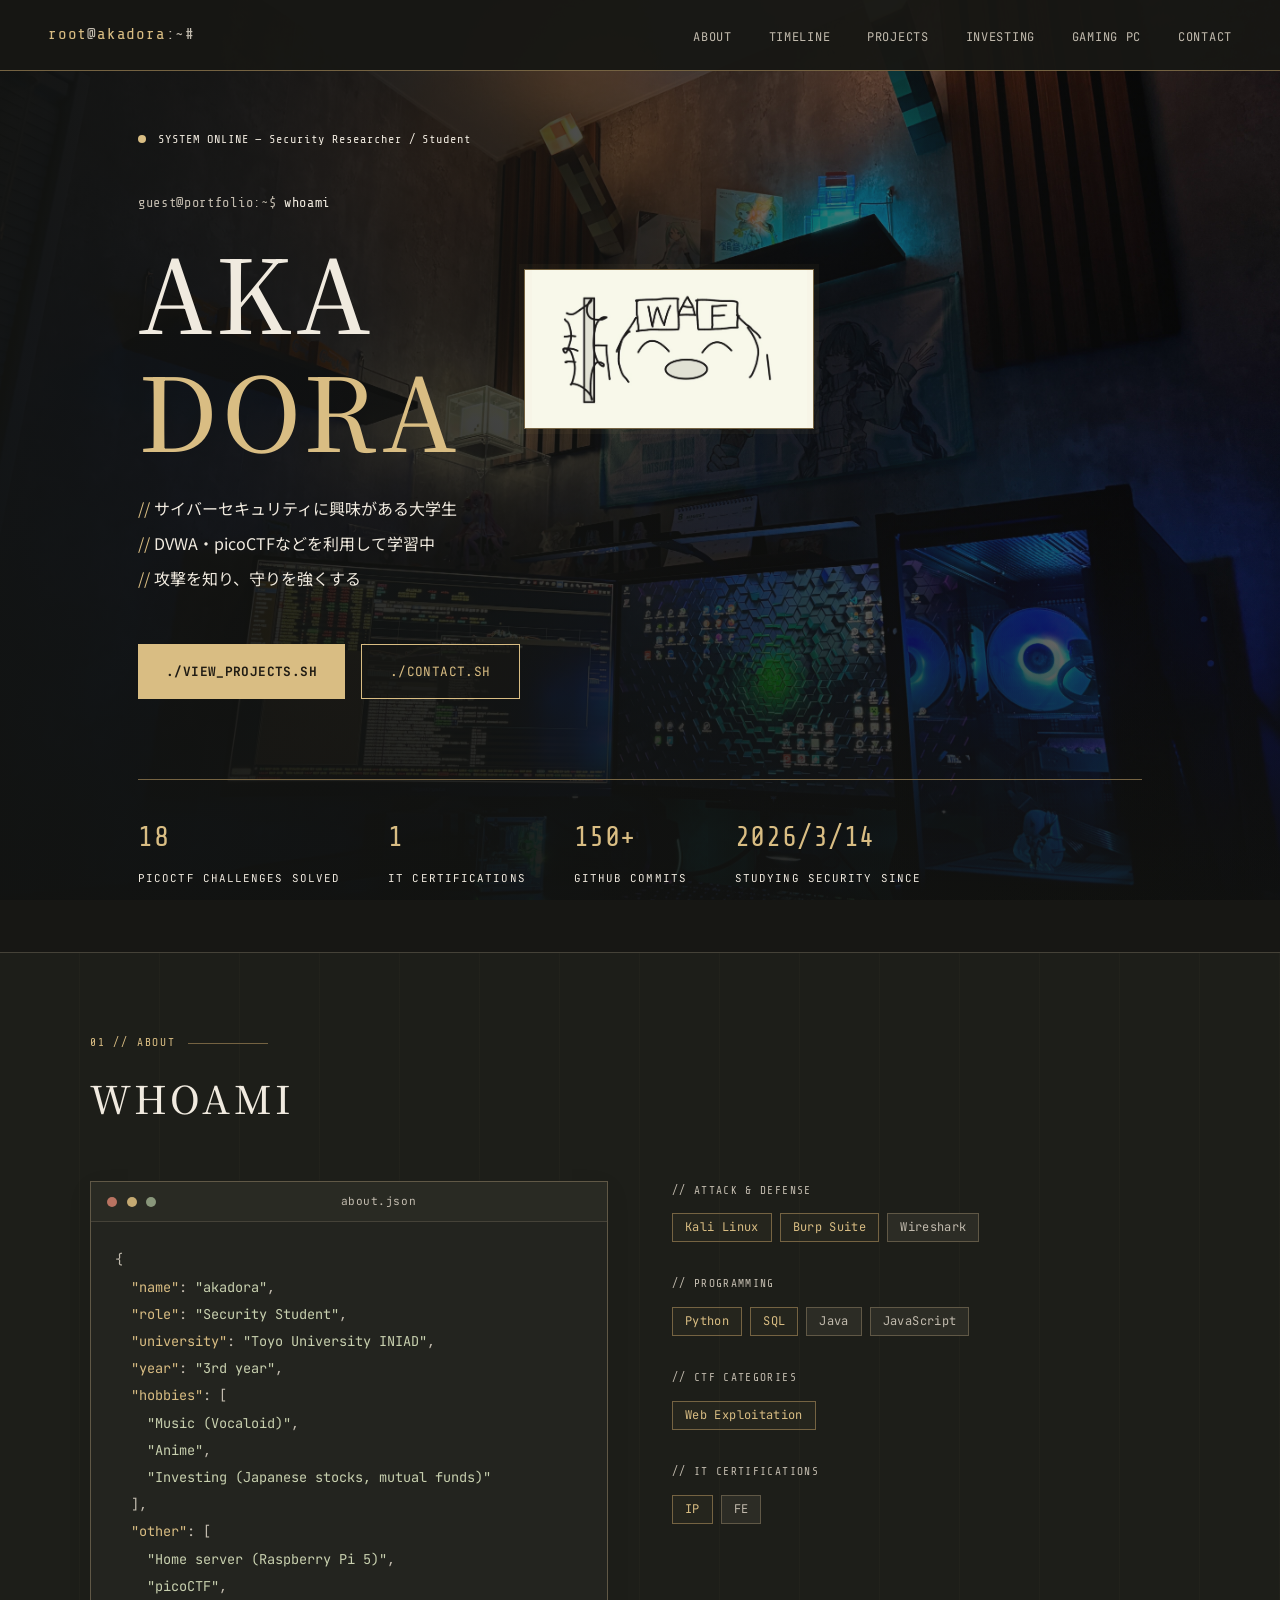
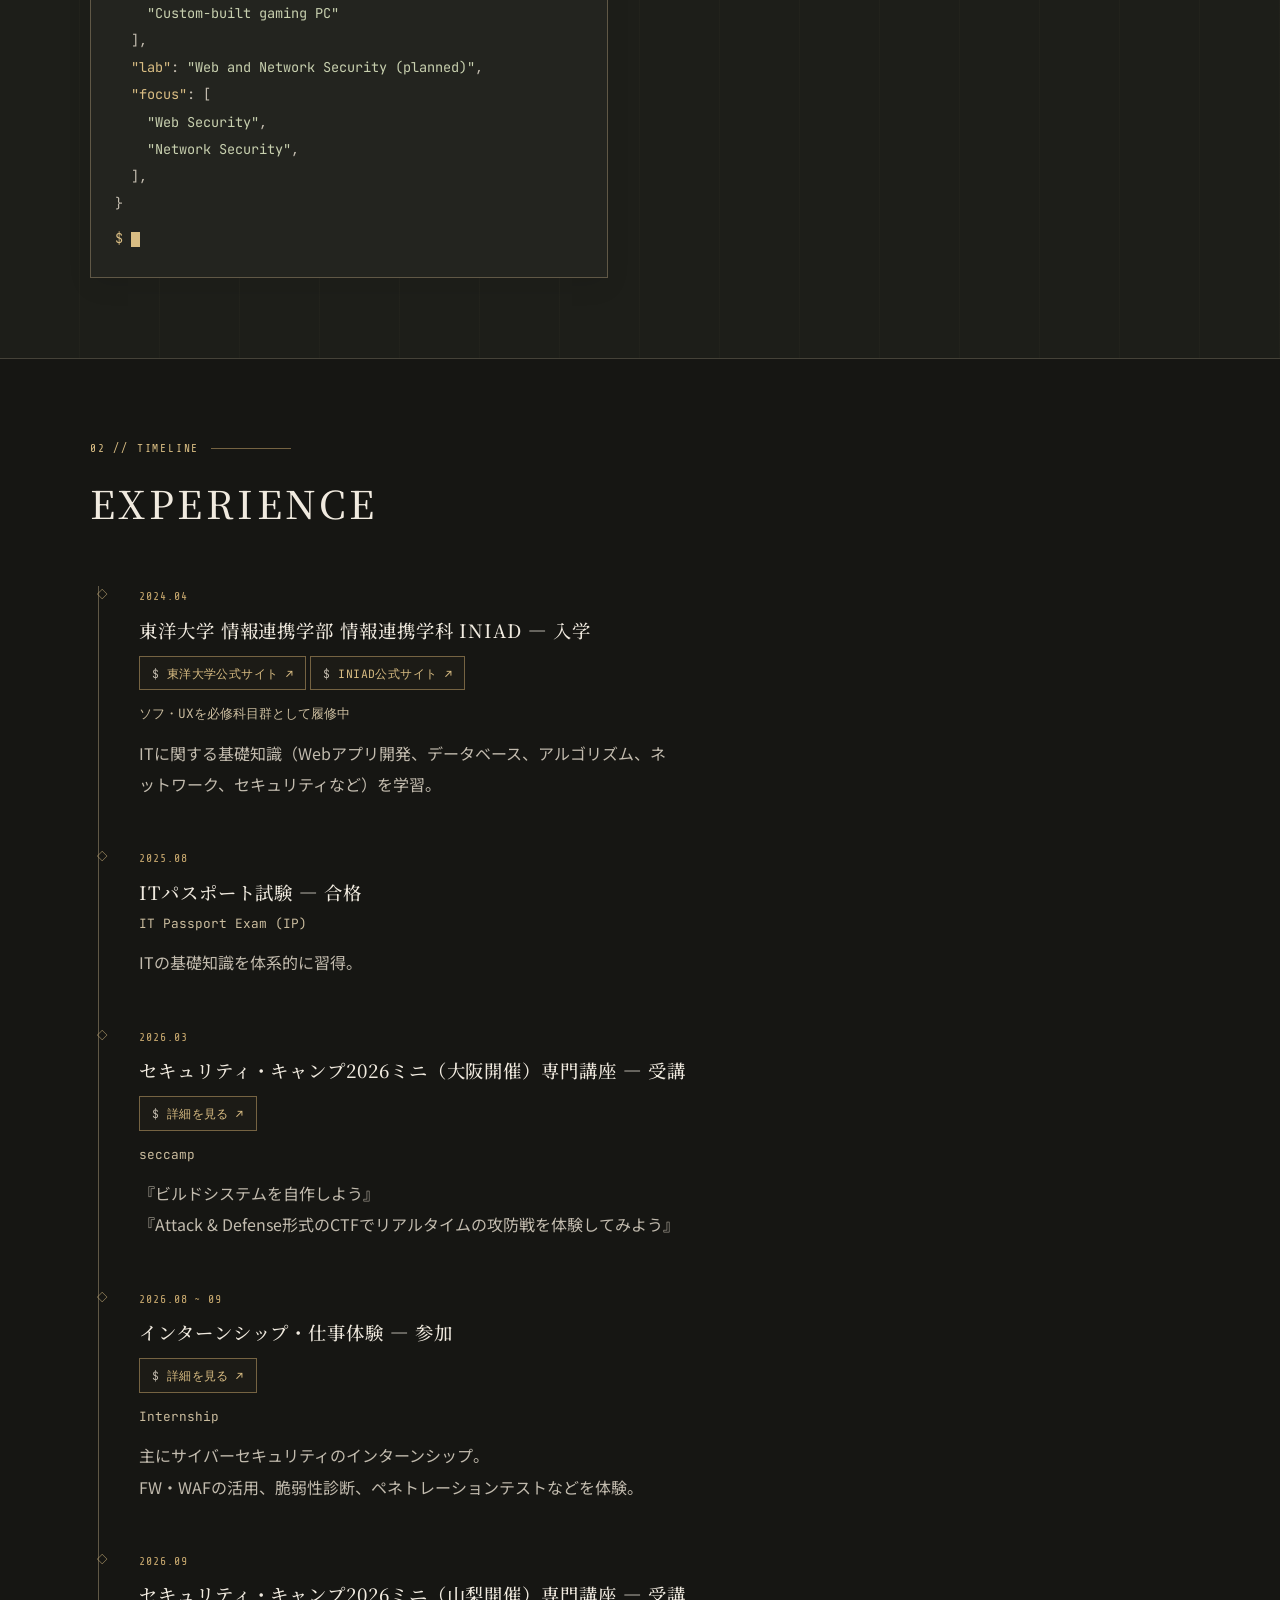
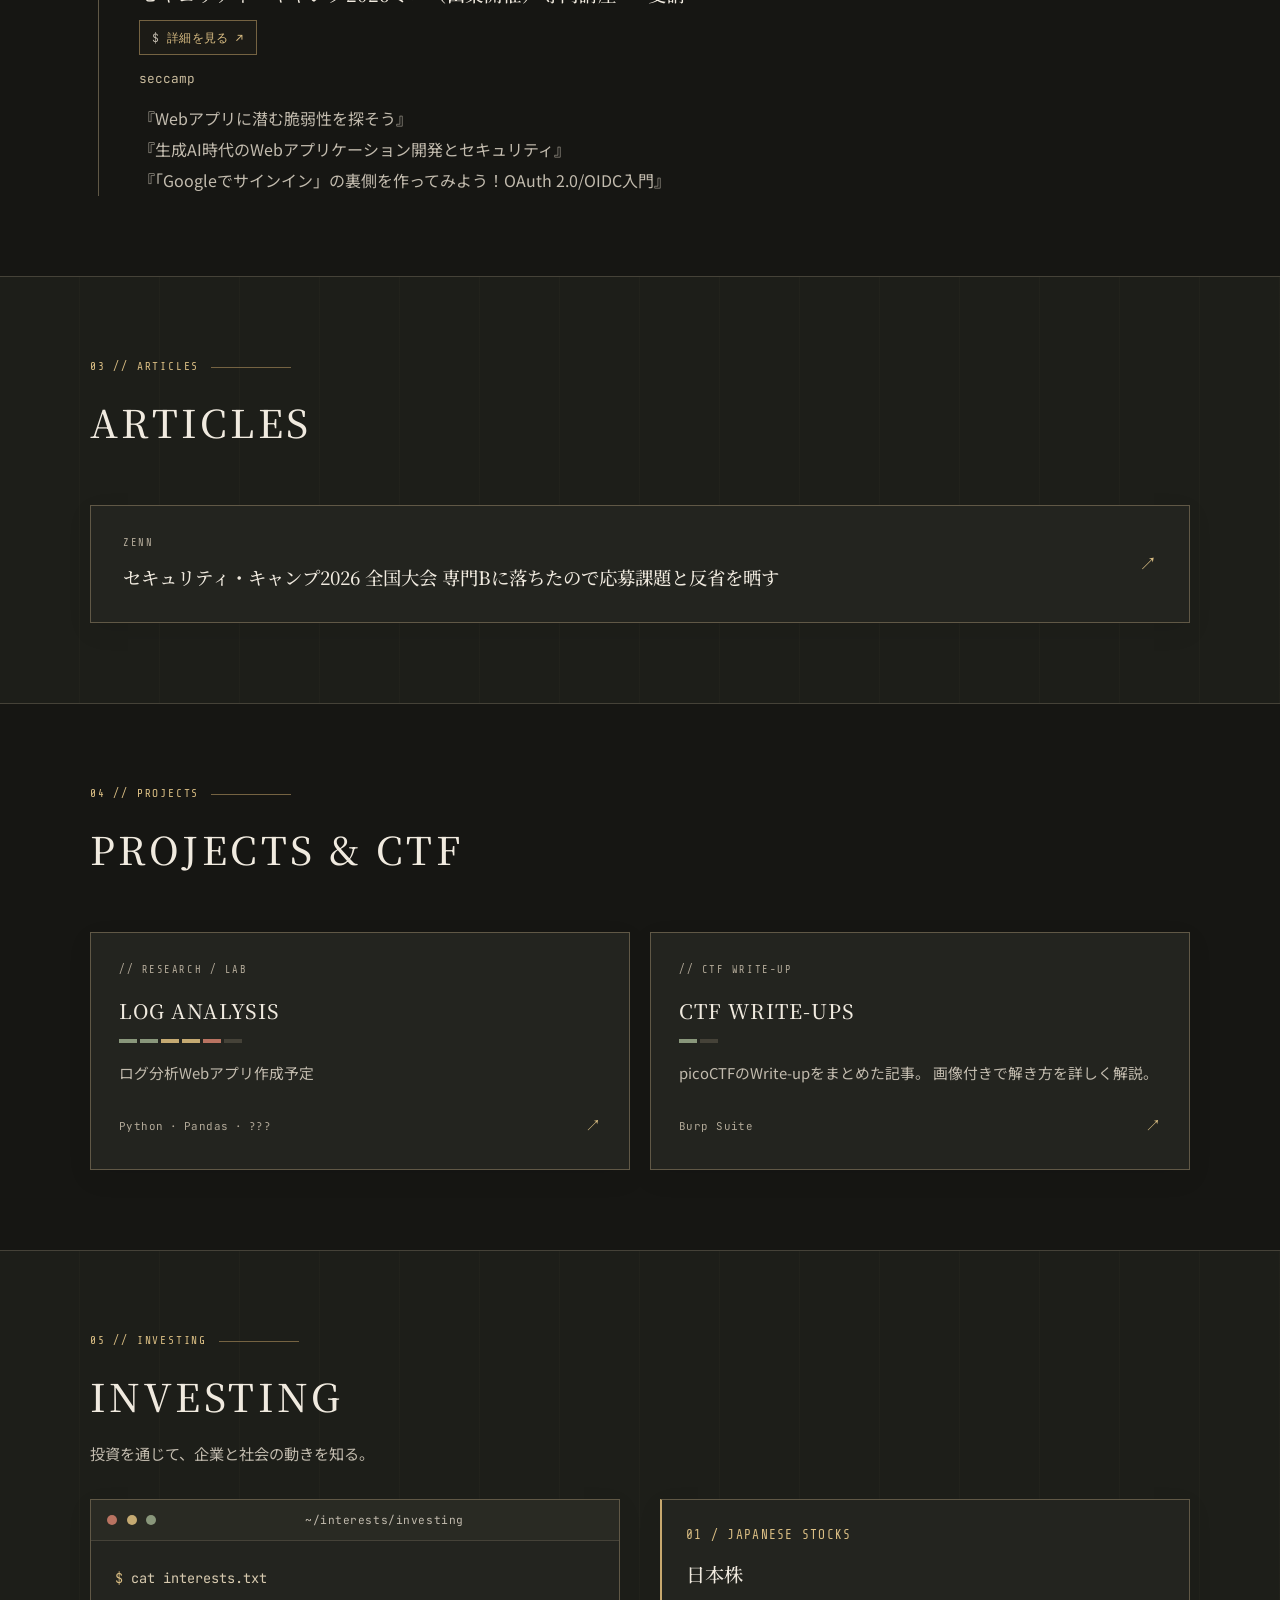
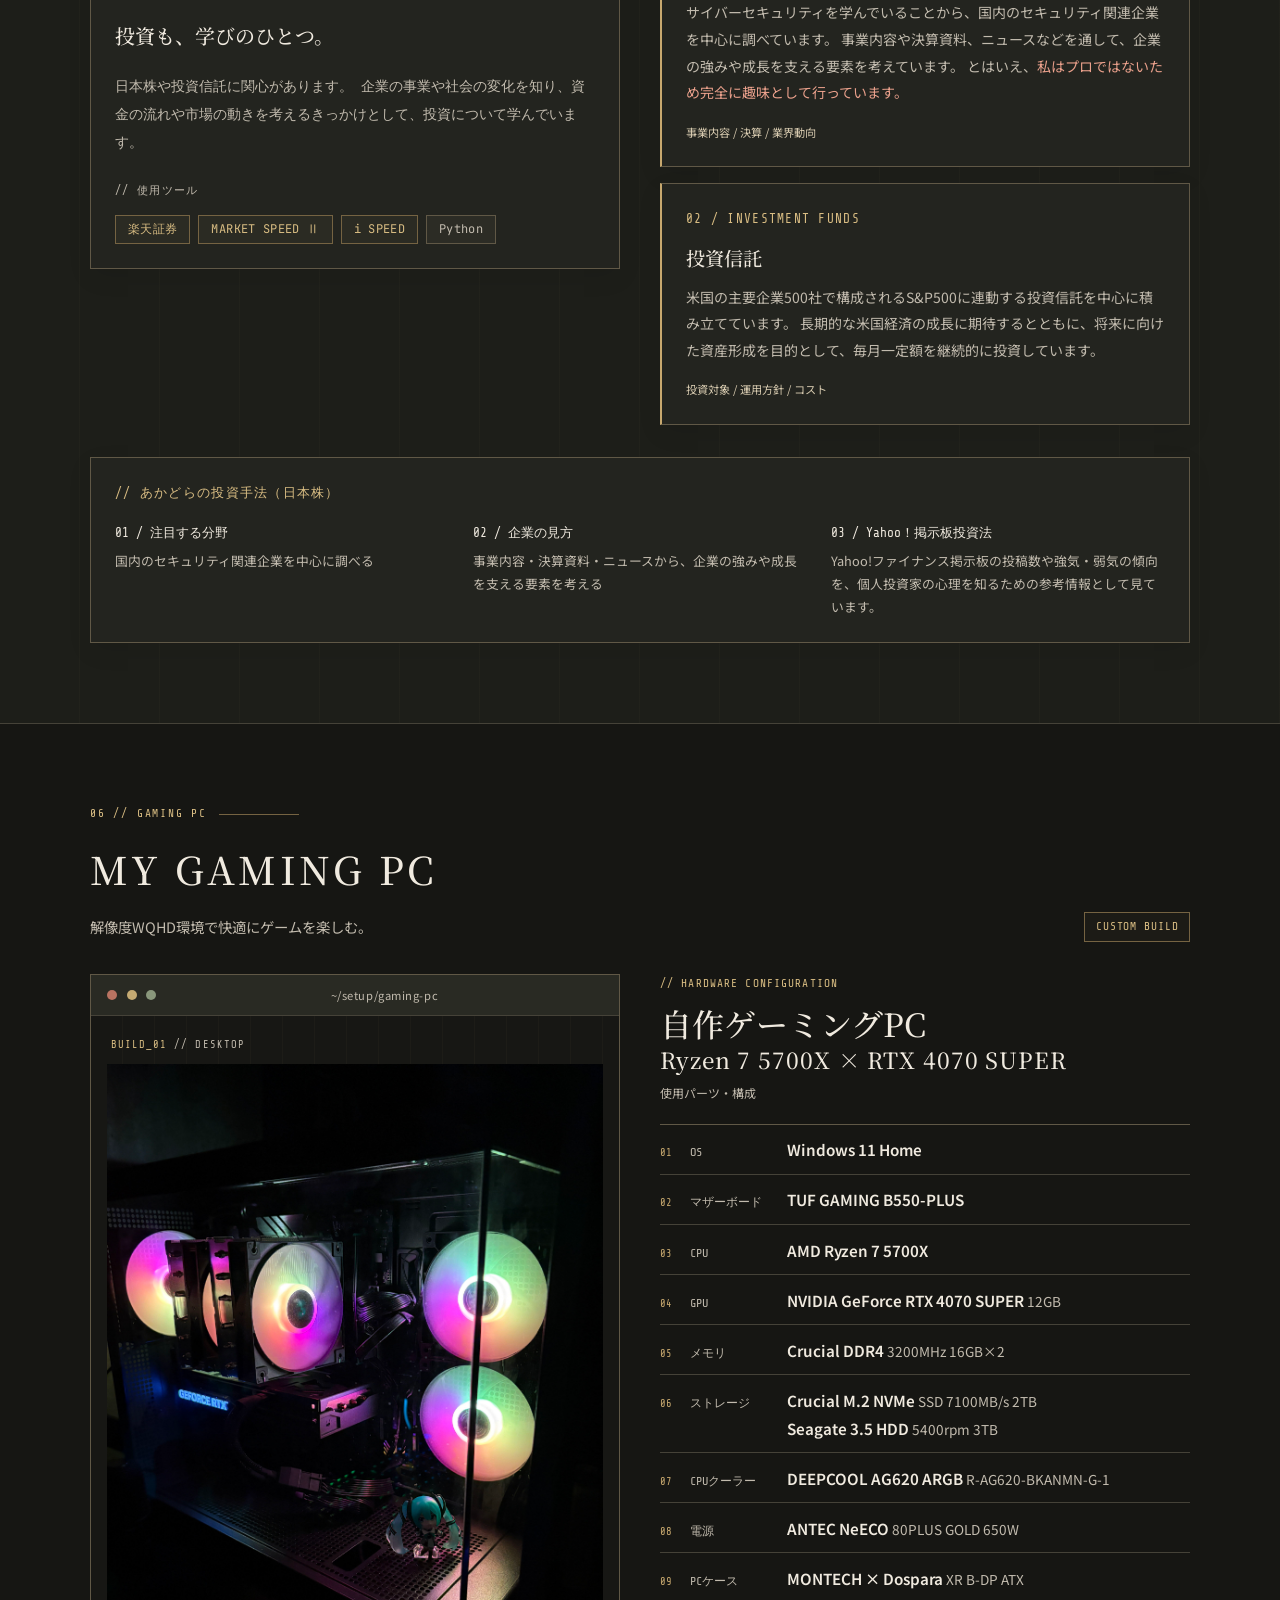
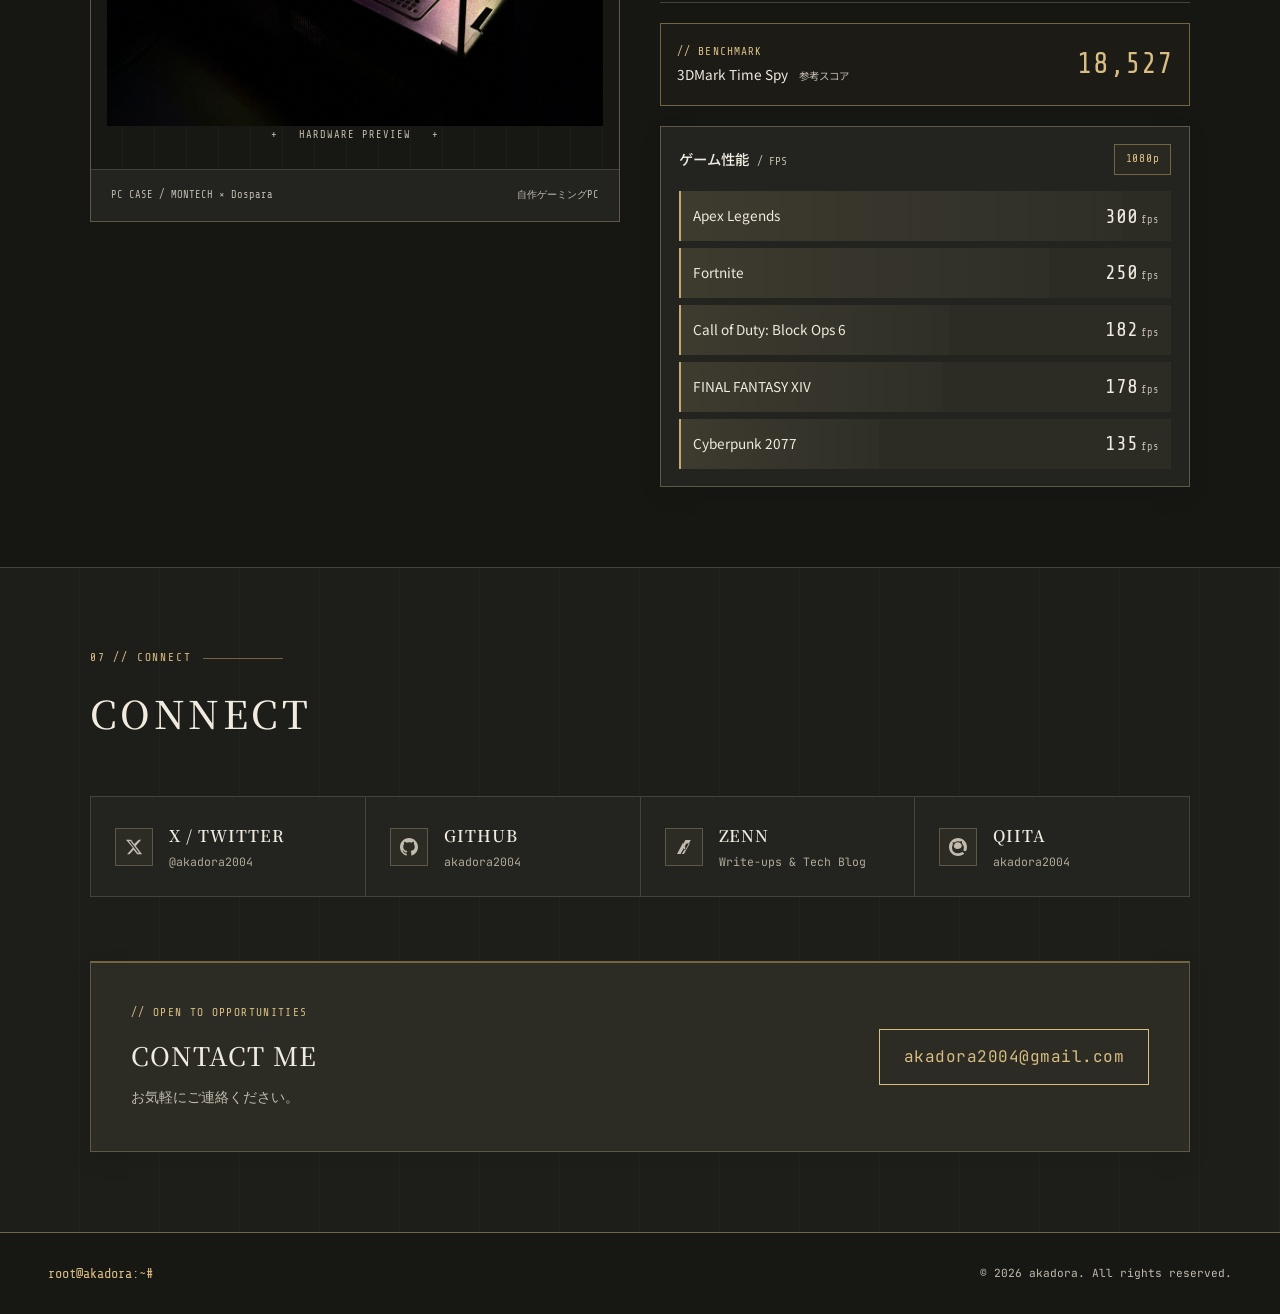
==== index.html @ 21200eb2 "Update contact email link" ====
<!DOCTYPE html>
<html lang="ja">
    <head>
        <meta charset="UTF-8">
        <meta name="viewport" content="width=device-width, initial-scale=1.0">
        <title>AKADORA // Security Researcher</title>
        <link rel="preconnect" href="https://fonts.googleapis.com">
        <link rel="stylesheet" href="css/style.css">
        <link href="https://fonts.googleapis.com/css2?family=Share+Tech+Mono&family=JetBrains+Mono:wght@300;400;700&display=swap" rel="stylesheet">
        <link href="https://fonts.googleapis.com/css2?family=Noto+Sans+JP:wght@400;500;600;700&family=Noto+Serif+JP:wght@400;500;600&display=swap" rel="stylesheet">
        <link rel="stylesheet" href="css/wa-theme.css">
    </head>
    <body>
        <!-- Navigation -->
        <nav>
            <a href="#" class="nav-logo">root<span>@</span>akadora<span>:~#</span></a>
            <ul class="nav-links">
                <li><a href="#about">about</a></li>
                <li><a href="#experience">timeline</a></li>
                <li><a href="#projects">projects</a></li>
                <li><a href="#investing">investing</a></li>
                <li><a href="#gaming-pc">gaming pc</a></li>
                <li><a href="#contact">contact</a></li>
            </ul>
        </nav>

        <!-- Hero -->
        <div class="hero">
            <div class="container">
                <div class="hero-status">
                    <span class="status-dot"></span>
                    <span>SYSTEM ONLINE — Security Researcher / Student</span>
                    </div>
                    <p class="hero-prompt">
                    <span>guest@portfolio</span>:~$ <span class="hero-command">whoami</span>
                    </p>
                    <div class="hero-identity">
                        <h1>aka<span class="accent">dora</span></h1>
                        <div class="avatar-box">
                            <img src="img/myicon/IMG_2033.png" alt="akadora icon">
                        </div>
                    </div>
                    <p class="hero-tagline">
                        <span class="hi">// </span>サイバーセキュリティに興味がある大学生<br>
                        <span class="hi">// </span>DVWA・picoCTFなどを利用して学習中<br>
                        <span class="hi">// </span>攻撃を知り、守りを強くする
                    </p>
                    <div class="hero-cta">
                        <a href="#projects" class="btn btn-primary">./view_projects.sh</a>
                        <a href="#contact" class="btn btn-outline">./contact.sh</a>
                    </div>
                    <div class="hero-stats">
                    <div class="stat">
                        <span class="stat-num">18</span>
                        <span class="stat-label">picoCTF Challenges Solved</span>
                    </div>
                    <div class="stat">
                        <span class="stat-num">1</span>
                        <span class="stat-label">IT Certifications</span>
                    </div>
                    <div class="stat">
                        <span class="stat-num">150+</span>
                        <span class="stat-label">GitHub Commits</span>
                    </div>
                    <div class="stat">
                        <span class="stat-num">2026/3/14</span>
                        <span class="stat-label">Studying Security Since</span>
                    </div>
                </div>
            </div>
        </div>

        <!-- About -->
        <section id="about">
        <div class="container">
        <p class="section-tag">01 // about</p>
        <h2>whoami</h2>
        <div class="about-grid">
        <!-- Terminal card -->
        <div class="terminal">
            <div class="terminal-bar">
            <span class="dot dot-red"></span>
            <span class="dot dot-amber"></span>
            <span class="dot dot-green"></span>
            <span class="terminal-title">about.json</span>
            </div>
            <div class="terminal-body">
            <div><span class="t-muted">{</span></div>
            <div>&nbsp;&nbsp;<span class="t-key">"name"</span><span class="t-muted">:</span> <span class="t-str">"akadora"</span><span class="t-muted">,</span></div>
            <div>&nbsp;&nbsp;<span class="t-key">"role"</span><span class="t-muted">:</span> <span class="t-str">"Security Student"</span><span class="t-muted">,</span></div>
            <div>&nbsp;&nbsp;<span class="t-key">"university"</span><span class="t-muted">:</span> <span class="t-str">"Toyo University INIAD"</span><span class="t-muted">,</span></div>
            <div>&nbsp;&nbsp;<span class="t-key">"year"</span><span class="t-muted">:</span> <span class="t-str">"3rd year"</span><span class="t-muted">,</span></div>
            <div>&nbsp;&nbsp;<span class="t-key">"hobbies"</span><span class="t-muted">: [</span></div>
            <div>&nbsp;&nbsp;&nbsp;&nbsp;<span class="t-str">"Music (Vocaloid)"</span><span class="t-muted">,</span></div>
            <div>&nbsp;&nbsp;&nbsp;&nbsp;<span class="t-str">"Anime"</span><span class="t-muted">,</span></div>
            <div>&nbsp;&nbsp;&nbsp;&nbsp;<span class="t-str">"Investing (Japanese stocks, mutual funds)"</span></div>
            <div>&nbsp;&nbsp;<span class="t-muted">],</span></div>
            <div>&nbsp;&nbsp;<span class="t-key">"other"</span><span class="t-muted">: [</span></div>
            <div>&nbsp;&nbsp;&nbsp;&nbsp;<span class="t-str">"Home server (Raspberry Pi 5)"</span><span class="t-muted">,</span></div>
            <div>&nbsp;&nbsp;&nbsp;&nbsp;<span class="t-str">"picoCTF"</span><span class="t-muted">,</span></div>
            <div>&nbsp;&nbsp;&nbsp;&nbsp;<span class="t-str">"Custom-built gaming PC"</span></div>
            <div>&nbsp;&nbsp;<span class="t-muted">],</span></div>
            <div>&nbsp;&nbsp;<span class="t-key">"lab"</span><span class="t-muted">:</span> <span class="t-str">"Web and Network Security (planned)"</span><span class="t-muted">,</span></div>
            <div>&nbsp;&nbsp;<span class="t-key">"focus"</span><span class="t-muted">: [</span></div>
            <div>&nbsp;&nbsp;&nbsp;&nbsp;<span class="t-str">"Web Security"</span><span class="t-muted">,</span></div>
            <div>&nbsp;&nbsp;&nbsp;&nbsp;<span class="t-str">"Network Security"</span><span class="t-muted">,</span></div>
            <div>&nbsp;&nbsp;<span class="t-muted">],</span></div>
            <div><span class="t-muted">}</span></div>
            <div style="margin-top:0.5rem"><span class="t-prompt">$</span> <span class="t-cursor"></span></div>
            </div>
        </div>

        <!-- Skills -->
        <div class="skills-section">
            <div>
                <p class="skill-label">// Attack & Defense</p>
                <div class="skill-tags">
                    <span class="tag tag-hot">Kali Linux</span>
                    <span class="tag tag-hot">Burp Suite</span>
                    <span class="tag">Wireshark</span>
                </div>
                </div>
                <div>
                <p class="skill-label">// Programming</p>
                <div class="skill-tags">
                    <span class="tag tag-hot">Python</span>
                    <span class="tag tag-hot">SQL</span>
                    <span class="tag">Java</span>
                    <span class="tag">JavaScript</span>
                </div>
                </div>
                <div>
                <p class="skill-label">// CTF Categories</p>
                <div class="skill-tags">
                    <span class="tag tag-hot">Web Exploitation</span>
                </div>
                </div>
                <div>
                <p class="skill-label">// IT Certifications</p>
                <div class="skill-tags">
                    <span class="tag tag-hot">IP</span>
                    <span class="tag">FE</span>
                </div>
                </div>
            </div>
            </div>
        </div>
        </section>

        <!-- Experience -->
        <section id="experience">
            <div class="container">
            <p class="section-tag">02 // timeline</p>
            <h2>Experience</h2>
            <div class="timeline">

            <div class="tl-item">
                <p class="tl-time">2024.04</p>
                <p class="tl-title">東洋大学 情報連携学部 情報連携学科 INIAD — 入学</p>
                <a href="https://www.toyo.ac.jp/" target="_blank" class="tl-link">東洋大学公式サイト</a>
                <a href="https://www.iniad.org/" target="_blank" class="tl-link">INIAD公式サイト</a>
                <p class="tl-org">ソフ・UXを必修科目群として履修中</p>
                <p class="tl-desc">
                    ITに関する基礎知識（Webアプリ開発、データベース、アルゴリズム、ネットワーク、セキュリティなど）を学習。
                </p>
            </div>

            <div class="tl-item">
                <p class="tl-time">2025.08</p>
                <p class="tl-title">ITパスポート試験 — 合格</p>
                <p class="tl-org">IT Passport Exam (IP)</p>
                <p class="tl-desc">
                    ITの基礎知識を体系的に習得。
                </p>
            </div>

            <div class="tl-item">
                <p class="tl-time">2026.03</p>
                <p class="tl-title">セキュリティ・キャンプ2026ミニ（大阪開催）専門講座 — 受講</p>
                <a href="https://www.security-camp.or.jp/minicamp/osaka2026.html" target="_blank" class="tl-link">詳細を見る</a>
                <p class="tl-org">seccamp</p>
                <p class="tl-desc">
                    『ビルドシステムを自作しよう』<br>
                    『Attack & Defense形式のCTFでリアルタイムの攻防戦を体験してみよう』
                </p>
            </div>

            <div class="tl-item">
                <p class="tl-time">2026.08 ~ 09</p>
                <p class="tl-title">インターンシップ・仕事体験 — 参加</p>
                <a href="internship.html" class="tl-link">詳細を見る</a>
                <p class="tl-org">Internship</p>
                <p class="tl-desc">
                    主にサイバーセキュリティのインターンシップ。<br>
                    FW・WAFの活用、脆弱性診断、ペネトレーションテストなどを体験。
                </p>
            </div>

            <div class="tl-item">
                <p class="tl-time">2026.09</p>
                <p class="tl-title">セキュリティ・キャンプ2026ミニ（山梨開催）専門講座 — 受講</p>
                <a href="https://www.security-camp.or.jp/minicamp/yamanashi2026.html" target="_blank" class="tl-link">詳細を見る</a>
                <p class="tl-org">seccamp</p>
                <p class="tl-desc">
                    『Webアプリに潜む脆弱性を探そう』<br>
                    『生成AI時代のWebアプリケーション開発とセキュリティ』<br>
                    『「Googleでサインイン」の裏側を作ってみよう！OAuth 2.0/OIDC入門』
                </p>
            </div>
            </div>

            </div>
        </section>

        <section id="articles">
            <div class="container">
            <p class="section-tag">03 // articles</p>
            <h2>ARTICLES</h2>

            <a href="https://zenn.dev/akadora2004/articles/f4b39bf74d5157" target="_blank" class="article-card">
                <div>
                <p class="article-tag">Zenn</p>
                <p class="article-title">セキュリティ・キャンプ2026 全国大会 専門Bに落ちたので応募課題と反省を晒す</p>
                </div>
                <span class="article-arrow">↗</span>
            </a>
            </div>
        </section>

        <!-- Projects / CTF Write-ups -->
        <section id="projects">
            <div class="container">
            <p class="section-tag">04 // projects</p>
            <h2>Projects & CTF</h2>
            <div class="projects-grid">

            <!--<a href="https://github.com/yourusername/project-a" target="_blank" class="proj-card">
                <p class="proj-type">// Tool / OSS</p>
                <p class="proj-title">Port Scanner CLI</p>
                <div class="diff-bar">
                <div class="diff-pip on"></div>
                <div class="diff-pip on"></div>
                <div class="diff-pip on"></div>
                <div class="diff-pip"></div>
                <div class="diff-pip"></div>
                </div>
                <p class="proj-desc">
                Pythonで実装した高速ポートスキャナ。
                マルチスレッド処理・サービス検出・レポート出力に対応。
                GitHub Stars 40+。
                </p>
                <div class="proj-footer">
                <div class="proj-stack">
                    <span>Python</span><span> · </span><span>socket</span><span> · </span><span>argparse</span>
                </div>
                <span class="proj-arrow">↗</span>
                </div>
            </a>-->

            <!--<a href="https://github.com/yourusername/project-c" target="_blank" class="proj-card">
                <p class="proj-type">// Research / Lab</p>
                <p class="proj-title">Honeypot Network</p>
                <div class="diff-bar">
                <div class="diff-pip on"></div>
                <div class="diff-pip on"></div>
                <div class="diff-pip med"></div>
                <div class="diff-pip med"></div>
                <div class="diff-pip hard"></div>
                </div>
                <p class="proj-desc">
                自宅ラボにハニーポットを構築し、実際の攻撃トラフィックを収集・分析。
                攻撃パターンの可視化ダッシュボードをGrafanaで実装。
                </p>
                <div class="proj-footer">
                <div class="proj-stack">
                    <span>Cowrie</span><span> · </span><span>Docker</span><span> · </span><span>Grafana</span>
                </div>
                <span class="proj-arrow">↗</span>
                </div>
            </a>-->

            <a href="unreleased.html" target="_blank" class="proj-card">
                <p class="proj-type">// Research / Lab</p>
                <p class="proj-title">Log analysis</p>
                <div class="diff-bar">
                <div class="diff-pip on"></div>
                <div class="diff-pip on"></div>
                <div class="diff-pip med"></div>
                <div class="diff-pip med"></div>
                <div class="diff-pip hard"></div>
                <div class="diff-pip"></div>
                </div>
                <p class="proj-desc">
                    ログ分析Webアプリ作成予定
                </p>
                <div class="proj-footer">
                <div class="proj-stack">
                    <span>Python</span><span> · </span><span>Pandas</span><span> · </span><span>???</span>
                </div>
                <span class="proj-arrow">↗</span>
                </div>
            </a>

            <a href="ctf-writeups.html" class="proj-card">
                <p class="proj-type">// CTF Write-up</p>
                <p class="proj-title">CTF Write-ups</p>
                <div class="diff-bar">
                <div class="diff-pip on"></div>
                <div class="diff-pip"></div>
                </div>
                <p class="proj-desc">
                    picoCTFのWrite-upをまとめた記事。
                    画像付きで解き方を詳しく解説。
                </p>
                <div class="proj-footer">
                <div class="proj-stack">
                    <span>Burp Suite</span>
                </div>
                <span class="proj-arrow">↗</span>
                </div>
            </a>

            </div>
            </div>
        </section>

        <!-- Investing -->
        <section id="investing" aria-labelledby="investing-heading">
            <div class="container">
                <p class="section-tag">05 // investing</p>
                <h2 id="investing-heading">Investing</h2>
                <p class="investing-intro">投資を通じて、企業と社会の動きを知る。</p>

                <div class="investing-grid">
                    <div class="terminal investing-terminal">
                        <div class="terminal-bar">
                            <span class="dot dot-red"></span>
                            <span class="dot dot-amber"></span>
                            <span class="dot dot-green"></span>
                            <span class="terminal-title">~/interests/investing</span>
                        </div>
                        <div class="terminal-body">
                            <p><span class="t-prompt">$</span> <span class="t-cmd">cat interests.txt</span></p>
                            <h3>投資も、学びのひとつ。</h3>
                            <p class="investing-copy">
                                日本株や投資信託に関心があります。
                                企業の事業や社会の変化を知り、資金の流れや市場の動きを考えるきっかけとして、投資について学んでいます。
                            </p>
                            <p class="skill-label">// 使用ツール</p>
                            <div class="skill-tags">
                                <span class="tag tag-hot">楽天証券</span>
                                <span class="tag tag-hot">MARKET SPEED Ⅱ</span>
                                <span class="tag tag-hot">i SPEED</span>
                                <span class="tag">Python</span>
                            </div>
                        </div>
                    </div>

                    <div class="investing-topics">
                        <article class="investing-card">
                            <p class="investing-label">01 / JAPANESE STOCKS</p>
                            <h3>日本株</h3>
                            <p>
                                サイバーセキュリティを学んでいることから、国内のセキュリティ関連企業を中心に調べています。
                                事業内容や決算資料、ニュースなどを通して、企業の強みや成長を支える要素を考えています。
                                とはいえ、<span class="notice">私はプロではないため完全に趣味として行っています。</span>
                            </p>
                            <span class="investing-keywords">事業内容 / 決算 / 業界動向</span>
                        </article>
                        <article class="investing-card">
                            <p class="investing-label">02 / INVESTMENT FUNDS</p>
                            <h3>投資信託</h3>
                            <p>
                                米国の主要企業500社で構成されるS&P500に連動する投資信託を中心に積み立てています。
                                長期的な米国経済の成長に期待するとともに、将来に向けた資産形成を目的として、毎月一定額を継続的に投資しています。
                            </p>
                            <span class="investing-keywords">投資対象 / 運用方針 / コスト</span>
                        </article>
                    </div>
                </div>

                <div class="investing-learning">
                    <p class="investing-label">// あかどらの投資手法（日本株）</p>
                    <ul>
                        <li><span>01 / 注目する分野</span> 国内のセキュリティ関連企業を中心に調べる</li>
                        <li><span>02 / 企業の見方</span> 事業内容・決算資料・ニュースから、企業の強みや成長を支える要素を考える</li>
                        <li><span>03 / Yahoo！掲示板投資法</span> Yahoo!ファイナンス掲示板の投稿数や強気・弱気の傾向を、個人投資家の心理を知るための参考情報として見ています。</li>
                    </ul>
                </div>
            </div>
        </section>

        <!-- Gaming PC -->
        <section id="gaming-pc" aria-labelledby="pc-heading">
            <div class="container">
                <p class="section-tag">06 // gaming pc</p>
                <h2 id="pc-heading">My Gaming PC</h2>
                <div class="pc-intro">
                    <p>解像度WQHD環境で快適にゲームを楽しむ。</p>
                    <span class="pc-build-label">CUSTOM BUILD</span>
                </div>

                <div class="pc-grid">
                    <figure class="pc-visual">
                        <div class="terminal-bar">
                            <span class="dot dot-red"></span>
                            <span class="dot dot-amber"></span>
                            <span class="dot dot-green"></span>
                            <span class="terminal-title">~/setup/gaming-pc</span>
                        </div>
                        <div class="pc-image-stage">
                            <span class="pc-image-label">BUILD_01 <span>// DESKTOP</span></span>
                            <img src="img/gaming-pc/IMG_2362.jpeg" alt="RGBファンとGeForce RTXを搭載した自作ゲーミングPCの内部" width="4284" height="5712" loading="lazy">
                            <span class="pc-image-marker" aria-hidden="true">+ &nbsp; HARDWARE PREVIEW &nbsp; +</span>
                        </div>
                        <figcaption>
                            <span>PC CASE / MONTECH × Dospara</span>
                            <span>自作ゲーミングPC</span>
                        </figcaption>
                    </figure>

                    <div>
                        <div class="pc-build-heading">
                            <p class="pc-eyebrow">// hardware configuration</p>
                            <h3>自作ゲーミングPC <span>Ryzen 7 5700X × RTX 4070 SUPER</span></h3>
                            <p class="pc-build-caption">使用パーツ・構成</p>
                        </div>

                        <dl class="pc-specs">
                            <div><dt><span aria-hidden="true">01</span> OS</dt><dd>Windows 11 Home</dd></div>
                            <div><dt><span aria-hidden="true">02</span> マザーボード</dt><dd>TUF GAMING B550-PLUS</dd></div>
                            <div><dt><span aria-hidden="true">03</span> CPU</dt><dd>AMD Ryzen 7 5700X</dd></div>
                            <div><dt><span aria-hidden="true">04</span> GPU</dt><dd>NVIDIA GeForce RTX 4070 SUPER <span>12GB</span></dd></div>
                            <div><dt><span aria-hidden="true">05</span> メモリ</dt><dd>Crucial DDR4 <span>3200MHz 16GB×2</span></dd></div>
                            <div><dt><span aria-hidden="true">06</span> ストレージ</dt><dd>Crucial M.2 NVMe <span>SSD 7100MB/s 2TB</span><br>Seagate 3.5 HDD <span>5400rpm 3TB</span></dd></div>
                            <div><dt><span aria-hidden="true">07</span> CPUクーラー</dt><dd>DEEPCOOL AG620 ARGB <span>R-AG620-BKANMN-G-1</span></dd></div>
                            <div><dt><span aria-hidden="true">08</span> 電源</dt><dd>ANTEC NeECO <span>80PLUS GOLD 650W</span></dd></div>
                            <div><dt><span aria-hidden="true">09</span> PCケース</dt><dd>MONTECH × Dospara <span>XR B-DP ATX</span></dd></div>
                        </dl>

                        <div class="pc-benchmark">
                            <div><p class="pc-eyebrow">// benchmark</p><p>3DMark Time Spy <span>参考スコア</span></p></div>
                            <strong>18,527</strong>
                        </div>

                        <div class="pc-performance">
                            <div class="pc-performance-heading">
                                <h4>ゲーム性能 <span>/ FPS</span></h4>
                                <span class="pc-resolution">1080p</span>
                            </div>
                            <ul class="pc-game-list" aria-label="参考画像に掲載された1080pのフレームレート">
                                <li style="--bar-width: 90%"><span>Apex Legends</span><strong>300<small>fps</small></strong></li>
                                <li style="--bar-width: 75%"><span>Fortnite</span><strong>250<small>fps</small></strong></li>
                                <li style="--bar-width: 54.6%"><span>Call of Duty: Block Ops 6</span><strong>182<small>fps</small></strong></li>
                                <li style="--bar-width: 53.4%"><span>FINAL FANTASY XIV</span><strong>178<small>fps</small></strong></li>
                                <li style="--bar-width: 40.5%"><span>Cyberpunk 2077</span><strong>135<small>fps</small></strong></li>
                            </ul>
                        </div>
                    </div>
                </div>
            </div>
        </section>

        <!-- Contact & Links -->
        <section id="contact">
            <div class="container">
            <p class="section-tag">07 // connect</p>
            <h2>Connect</h2>

            <div class="links-grid">
            <a href="https://x.com/akadora2004" target="_blank" class="link-card">
                <div class="link-icon">
                <svg viewBox="0 0 24 24"><path d="M18.244 2.25h3.308l-7.227 8.26 8.502 11.24H16.17l-4.714-6.231-5.401 6.231H2.744l7.73-8.835L1.254 2.25H8.08l4.259 5.63 5.905-5.63zm-1.161 17.52h1.833L7.084 4.126H5.117z"/></svg>
                </div>
                <div>
                <p class="link-name">X / Twitter</p>
                <p class="link-handle">@akadora2004</p>
                </div>
            </a>

            <a href="https://github.com/akadora2004" target="_blank" class="link-card">
                <div class="link-icon">
                <svg viewBox="0 0 24 24"><path d="M12 0C5.374 0 0 5.373 0 12c0 5.302 3.438 9.8 8.207 11.387.599.111.793-.261.793-.577v-2.234c-3.338.726-4.033-1.416-4.033-1.416-.546-1.387-1.333-1.756-1.333-1.756-1.089-.745.083-.729.083-.729 1.205.084 1.839 1.237 1.839 1.237 1.07 1.834 2.807 1.304 3.492.997.107-.775.418-1.305.762-1.604-2.665-.305-5.467-1.334-5.467-5.931 0-1.311.469-2.381 1.236-3.221-.124-.303-.535-1.524.117-3.176 0 0 1.008-.322 3.301 1.23A11.509 11.509 0 0 1 12 5.803c1.02.005 2.047.138 3.006.404 2.291-1.552 3.297-1.23 3.297-1.23.653 1.653.242 2.874.118 3.176.77.84 1.235 1.911 1.235 3.221 0 4.609-2.807 5.624-5.479 5.921.43.372.823 1.102.823 2.222v3.293c0 .319.192.694.801.576C20.566 21.797 24 17.3 24 12c0-6.627-5.373-12-12-12z"/></svg>
                </div>
                <div>
                <p class="link-name">GitHub</p>
                <p class="link-handle">akadora2004</p>
                </div>
            </a>

            <a href="https://zenn.dev/akadora2004" target="_blank" class="link-card">
                <div class="link-icon">
                <svg viewBox="0 0 88 88"><path d="M9.87 78.65L38.36 24.3 51.67 48.7 33.73 78.65H9.87ZM43.86 78.65L72.16 26.6H55.4L27.1 78.65H43.86ZM51.29 9.35H77.13L48.84 61.3 35.53 36.9 51.29 9.35Z"/></svg>
                </div>
                <div>
                <p class="link-name">Zenn</p>
                <p class="link-handle">Write-ups & Tech Blog</p>
                </div>
            </a>

            <a href="https://qiita.com/akadora2004" target="_blank" class="link-card">
                <div class="link-icon">
                <svg viewBox="0 0 24 24"><path d="M12 0C5.3726 0 0 5.3726 0 12s5.3726 12 12 12c3.3984 0 6.4665-1.413 8.6498-3.6832-.383-.0574-.7746-.2062-1.1466-.4542-.7145-.4763-1.3486-.9263-1.6817-1.674-1.2945 1.3807-3.0532 1.835-5.1822 2.0503-4.311.4359-8.0456-1.4893-8.4979-6.2996-.1922-2.045.2628-3.989 1.1804-5.582l-.5342-2.1009c-.0862-.3652.2498-.7126.6057-.6262l1.8456.448c1.0974-.9012 2.4249-1.49 3.8892-1.638 1.2526-.1267 2.467.0834 3.571.5624l1.7348-1.0494c.3265-.1974.7399.0257.7711.4164l.1 2.4747v.0002c1.334 1.4084 2.2424 3.3319 2.4478 5.516.116 1.2339-.012 2.1776-.339 3.078-.1531.4215-.1992.7778.0776 1.1305.2674.3408.6915 1.0026 1.1644.8917.7107-.1666 1.4718-.1223 1.9422.1715C23.4925 15.9525 24 14.0358 24 12c0-6.6274-5.3726-12-12-12Zm-.0727 5.727a5.2731 5.2731 0 0 0-.6146.0273c-2.2084.2233-3.9572 1.8135-4.4937 3.8484l-1.3176-.1996-.014.2589 1.2972.1407c-.0352.1497-.0643.2384-.086.3923l-1.1319.0902.0103.2025 1.1032-.088c-.0194.1713-.031.2814-.0332.4565l-1.0078.412.0495.2499.9598-.4492c.002.1339.008.2053.0207.3407.2667 2.8371 2.6364 3.3981 5.4677 3.1118 2.8312-.2863 5.0517-1.3114 4.785-4.1486-.013-.1361-.0324-.2068-.0553-.3392l1.0397.2257.0242-.229-1.0906-.207c-.0342-.1687-.0765-.271-.1264-.4327l1.1208-.1374-.0158-.2019-1.1499.1409a5.1093 5.1093 0 0 0-.1665-.4259l1.2665-.4042-.0397-.2536-1.3471.4667c-.819-1.7168-2.5002-2.8224-4.4546-2.8482Z"/></svg>
                </div>
                <div>
                <p class="link-name">Qiita</p>
                <p class="link-handle">akadora2004</p>
                </div>
            </a>

            </div>

            <div class="contact-footer">
            <div>
                <p class="contact-label">// open to opportunities</p>
                <h3>Contact Me</h3>
                <p style="font-family:'JetBrains Mono',monospace;font-size:0.85rem;color:var(--text-muted);margin-top:0.4rem;">
                お気軽にご連絡ください。
                </p>
            </div>
            <a href="mailto:akadora2004@gmail.com" class="contact-email">akadora2004@gmail.com</a>
            </div>

            </div>
        </section>

        <!-- Footer -->
        <footer>
            <span class="footer-logo">root@akadora:~#</span>
            <p>&copy; 2026 akadora. All rights reserved.</p>
        </footer>
    </body>
</html>
---- css/style.css ----
*, *::before, *::after { box-sizing: border-box; margin: 0; padding: 0; }

.avatar-box {
    width: clamp(240px, 26vw, 290px);
    height: 160px;
    position: relative;
    flex-shrink: 0;
    overflow: hidden;
}
.avatar-box img {
    width: 100%;
    height: 100%;
    object-fit: contain;
    object-position: center;
    display: block;
}

html { scroll-behavior: smooth; }

body {
    background: var(--bg);
    color: var(--text);
    overflow-x: hidden;
}

/* Background layer; photo and colors are defined in wa-theme.css. */
body::before {
    content: '';
    position: fixed;
    inset: 0;
    pointer-events: none;
}

/* ── Nav ── */
nav {
    position: fixed;
    top: 0; left: 0; right: 0;
    z-index: 100;
    display: flex;
    justify-content: space-between;
    align-items: center;
    padding: 1.25rem 3rem;
    border-bottom: 1px solid var(--border);
}

.nav-logo {
    font-family: 'Share Tech Mono', monospace;
    font-size: 1rem;
    color: var(--green);
    text-decoration: none;
    letter-spacing: 0.05em;
}

.nav-logo span { color: var(--text-muted); }

.nav-links {
    display: flex;
    list-style: none;
}

.nav-links a {
    font-family: 'JetBrains Mono', monospace;
    font-size: 0.75rem;
    color: var(--text-muted);
    text-decoration: none;
    text-transform: uppercase;
    transition: color 0.2s;
    position: relative;
}

.nav-links a::before {
    color: var(--green);
    opacity: 0;
    transition: opacity 0.2s;
}

.nav-links a:hover { color: var(--green); }
.nav-links a:hover::before { opacity: 1; }

/* ── Hero ── */
.hero {
    min-height: 100vh;
    display: flex;
    flex-direction: column;
    justify-content: center;
    padding: 8rem 3rem 4rem;
    max-width: 1100px;
    margin: 0 auto;
}

.hero-status {
    display: flex;
    align-items: center;
    gap: 0.75rem;
    margin-bottom: 2.5rem;
    font-family: 'Share Tech Mono', monospace;
    font-size: 0.75rem;
}

.status-dot {
    width: 8px;
    height: 8px;
    border-radius: 50%;
}

.hero-prompt {
    font-family: 'Share Tech Mono', monospace;
    font-size: 0.85rem;
    margin-bottom: 1rem;
    letter-spacing: 0.05em;
}

.hero-prompt span { color: var(--text-muted); }

h1 {
    font-size: clamp(3rem, 8vw, 7rem);
    margin-bottom: 1.5rem;
    text-transform: uppercase;
}

.hero-identity {
    display: flex;
    align-items: center;
    gap: clamp(1.5rem, 5vw, 4rem);
    width: fit-content;
    margin-bottom: 1.5rem;
}

.hero-identity h1 { margin-bottom: 0; }

h1 .accent {
    color: var(--green);
    display: block;
}

.hero-tagline {
    font-size: 1rem;
    max-width: 55ch;
    margin-bottom: 3rem;
}

.hero-cta {
    display: flex;
    gap: 1rem;
    flex-wrap: wrap;
}

.btn {
    display: inline-flex;
    align-items: center;
    gap: 0.5rem;
    padding: 0.7rem 1.75rem;
    font-family: 'JetBrains Mono', monospace;
    font-size: 0.8rem;
    text-decoration: none;
    transition: all 0.2s;
    cursor: pointer;
    border: none;
    text-transform: uppercase;
}

.btn-primary {
    font-weight: 700;
}
.btn-primary:hover { background: var(--green-dim); }

.btn-outline {
    color: var(--green);
    border: 1px solid var(--green);
}
.btn-outline:hover {
    background: var(--green-glow);
}

/* hero bottom stats */
.hero-stats {
    display: flex;
    gap: 3rem;
    margin-top: 5rem;
    padding-top: 2rem;
    border-top: 1px solid var(--border);
    flex-wrap: wrap;
}

.stat {
    display: flex;
    flex-direction: column;
    gap: 0.25rem;
}

.stat-num {
    font-family: 'Share Tech Mono', monospace;
    font-size: 1.75rem;
    color: var(--green);
    letter-spacing: 0.02em;
}

.stat-label {
    font-family: 'JetBrains Mono', monospace;
    text-transform: uppercase;
    letter-spacing: 0.1em;
}

/* ── Section base ── */
section { padding: 5rem 3rem; scroll-margin-top: 5rem; }

.container { max-width: 1100px; margin: 0 auto; }

.section-tag {
    font-family: 'Share Tech Mono', monospace;
    font-size: 0.7rem;
    color: var(--green);
    text-transform: uppercase;
    margin-bottom: 0.5rem;
    display: flex;
    align-items: center;
    gap: 0.75rem;
}

.section-tag::after {
    content: '';
    flex: 1;
    height: 1px;
}

h2 {
    font-size: clamp(1.8rem, 3vw, 2.75rem);
    text-transform: uppercase;
    margin-bottom: 3rem;
}

/* ── About ── */

.about-grid {
    display: grid;
    grid-template-columns: 1fr 1fr;
    gap: 4rem;
}

/* Terminal box */
.terminal {
    background: var(--bg3);
    border: 1px solid var(--border2);
    font-family: 'JetBrains Mono', monospace;
    font-size: 0.85rem;
}

.terminal-bar {
    border-bottom: 1px solid var(--border);
    padding: 0.6rem 1rem;
    display: flex;
    align-items: center;
    gap: 0.6rem;
}

.dot { width: 10px; height: 10px; border-radius: 50%; }

.terminal-title {
    font-size: 0.7rem;
    color: var(--text-muted);
    margin-left: auto;
    margin-right: auto;
    letter-spacing: 0.05em;
}

.terminal-body {
    padding: 1.5rem;
    line-height: 2;
}

.t-prompt { color: var(--green); }
.t-cmd    { color: var(--cyan); }
.t-muted  { color: var(--text-muted); }
.t-cursor {
    display: inline-block;
    width: 9px;
    height: 1.1em;
    background: var(--green);
    vertical-align: text-bottom;
    animation: blink 1s step-start infinite;
}

@keyframes blink {
    50% { opacity: 0; }
}

/* skills */
.skills-section { display: flex; flex-direction: column; gap: 2rem; }

.skill-label {
    font-family: 'Share Tech Mono', monospace;
    font-size: 0.7rem;
    color: var(--text-muted);
    letter-spacing: 0.12em;
    text-transform: uppercase;
    margin-bottom: 0.75rem;
}

.skill-tags {
    display: flex;
    flex-wrap: wrap;
    gap: 0.5rem;
}

.tag {
    padding: 0.25rem 0.75rem;
    font-family: 'JetBrains Mono', monospace;
    font-size: 0.75rem;
    border: 1px solid var(--border2);
    color: var(--text-muted);
    background: var(--surface);
    letter-spacing: 0.03em;
    transition: all 0.2s;
    cursor: default;
}

.tag:hover { border-color: var(--green); color: var(--green); }

.tag-hot { border-color: var(--green-mute); color: var(--green); }

/* ── Experience ── */

.timeline {
    border-left: 1px solid var(--border2);
    padding-left: 2.5rem;
    margin-left: 0.5rem;
    display: flex;
    flex-direction: column;
    gap: 0;
}

.tl-item {
    position: relative;
    padding-bottom: 3rem;
}

.tl-item:last-child { padding-bottom: 0; }

.tl-item::before {
    position: absolute;
    left: -2.65rem;
    top: 0;
    font-size: 0.65rem;
    line-height: 1.5;
}

.tl-time {
    font-family: 'Share Tech Mono', monospace;
    font-size: 0.72rem;
    color: var(--green-dim);
    letter-spacing: 0.08em;
    margin-bottom: 0.4rem;
}

.tl-title {
    text-transform: uppercase;
    letter-spacing: 0.05em;
    margin-bottom: 0.15rem;
}

.tl-org {
    font-family: 'JetBrains Mono', monospace;
    font-size: 0.8rem;
    color: var(--cyan-dim);
    margin-bottom: 0.75rem;
}

.tl-link {
    display: inline-flex;
    align-items: center;
    gap: 0.45rem;
    width: fit-content;
    margin: 0.4rem 0 0.75rem;
    padding: 0.35rem 0.75rem;
    border: 1px solid rgba(0, 212, 255, 0.35);
    font-family: 'JetBrains Mono', monospace;
    font-size: 0.72rem;
    letter-spacing: 0.04em;
    text-decoration: none;
    transition: color 0.2s, background-color 0.2s, border-color 0.2s;
}

.tl-link::before {
    color: var(--text-muted);
    content: '$';
}

.tl-link::after {
    content: '↗';
    transition: transform 0.2s;
}

.tl-link:hover::after {
    transform: translate(2px, -2px);
}

.tl-desc {
    font-size: 1rem;
    color: var(--text-muted);
    max-width: 60ch;
    font-weight: 400;
}

/* ── Projects / CTF ── */
.projects-grid {
    display: grid;
    grid-template-columns: repeat(auto-fit, minmax(300px, 1fr));
    gap: 1.25rem;
}

.proj-card {
    background: var(--bg3);
    border: 1px solid var(--border2);
    padding: 1.75rem;
    text-decoration: none;
    color: inherit;
    display: flex;
    flex-direction: column;
    transition: all 0.2s;
    position: relative;
    overflow: hidden;
}

.proj-card::before {
    content: '';
    position: absolute;
    top: 0; left: 0;
    width: 3px;
    height: 0;
    background: var(--green);
    transition: height 0.25s;
}

.proj-card:hover { border-color: var(--border2); background: var(--surface); }
.proj-card:hover::before { height: 100%; }

.proj-type {
    font-family: 'Share Tech Mono', monospace;
    font-size: 0.65rem;
    color: var(--text-dim);
    letter-spacing: 0.15em;
    text-transform: uppercase;
    margin-bottom: 0.75rem;
}

.proj-title {
    text-transform: uppercase;
    letter-spacing: 0.05em;
    margin-bottom: 0.6rem;
}

.proj-desc {
    font-size: 0.925rem;
    color: var(--text-muted);
    flex: 1;
    margin-bottom: 1.5rem;
}

.proj-footer {
    display: flex;
    justify-content: space-between;
    align-items: center;
}

.proj-stack {
    display: flex;
    gap: 0.4rem;
    flex-wrap: wrap;
}

.proj-stack span {
    font-family: 'JetBrains Mono', monospace;
    font-size: 0.68rem;
    color: var(--text-dim);
    letter-spacing: 0.04em;
}

.proj-arrow {
    font-family: 'Share Tech Mono', monospace;
    font-size: 1rem;
    color: var(--green);
    transition: all 0.2s;
}

.proj-card:hover .proj-arrow { opacity: 1; transform: translate(3px, -3px); }

/* difficulty bar */
.diff-bar {
    display: flex;
    gap: 3px;
    margin-bottom: 1rem;
}

.diff-pip {
    width: 18px;
    height: 4px;
    background: var(--border);
}

.diff-pip.on { background: var(--difficulty-easy); }
.diff-pip.med { background: var(--difficulty-medium); }
.diff-pip.hard { background: var(--difficulty-hard); }

/* ── Investing ── */

#investing h2 { margin-bottom: 0.5rem; }
.investing-intro { color: var(--investing-muted); font-size: 0.95rem; margin-bottom: 2rem; }
.investing-grid { display: grid; grid-template-columns: minmax(0, 1fr) minmax(0, 1fr); gap: 2.5rem; align-items: start; }
.investing-terminal h3 { font-size: 1.25rem; margin: 1.5rem 0 1rem; }
.investing-copy { color: var(--investing-muted); font-size: 0.875rem; line-height: 2; margin-bottom: 1.5rem; }
.investing-topics { display: grid; gap: 1rem; }
.investing-card { padding: 1.5rem; background: var(--bg3); border: 1px solid var(--border2); border-left: 2px solid var(--green-mute); }
.investing-label { font-family: 'Share Tech Mono', monospace; font-size: 0.8rem; letter-spacing: 0.1em; color: var(--green); }
.investing-card h3 { font-size: 1.2rem; margin: 0.5rem 0; }
.investing-card h3 + p { color: var(--investing-muted); font-size: 0.875rem; line-height: 1.9; }
.investing-keywords { display: block; color: var(--cyan); font-size: 0.7rem; margin-top: 1rem; }
.investing-learning { padding: 1.5rem; margin-top: 2rem; border: 1px solid var(--border2); background: var(--bg3); }
.investing-learning ul { display: grid; grid-template-columns: repeat(3, minmax(0, 1fr)); gap: 1.5rem; list-style: none; margin-top: 1rem; }
.investing-learning li { color: var(--investing-muted); font-size: 0.8rem; line-height: 1.8; }
.investing-learning li span { display: block; font-family: 'Share Tech Mono', monospace; font-size: 0.8rem; color: var(--text); margin-bottom: 0.25rem; }

/* ── Gaming PC ── */

#gaming-pc h2 { margin-bottom: 0.5rem; }

.pc-intro {
    display: flex;
    justify-content: space-between;
    align-items: center;
    flex-wrap: wrap;
    gap: 1rem;
    margin-bottom: 2rem;
    color: var(--pc-muted);
    font-size: 0.9rem;
}

.pc-build-label, .pc-resolution {
    padding: 0.25rem 0.65rem;
    border: 1px solid var(--green-mute);
    color: var(--green);
    font-family: 'Share Tech Mono', monospace;
    font-size: 0.7rem;
    letter-spacing: 0.08em;
}

.pc-grid {
    display: grid;
    grid-template-columns: minmax(0, 1fr) minmax(0, 1fr);
    align-items: start;
    gap: 2.5rem;
}

.pc-visual {
    overflow: hidden;
    border: 1px solid var(--border2);
    background: var(--bg);
}

.pc-image-stage {
    position: relative;
    padding: 3rem 1rem 1rem;
}

.pc-image-stage img { display: block; width: 100%; height: auto; }
.pc-image-label, .pc-image-marker {
    font-family: 'Share Tech Mono', monospace;
    font-size: 0.65rem;
    letter-spacing: 0.1em;
    color: var(--green);
}
.pc-image-label { position: absolute; top: 1.25rem; left: 1.25rem; }
.pc-image-label span { color: var(--pc-muted); }
.pc-image-marker { display: block; text-align: center; margin-bottom: 0.5rem; color: var(--pc-muted); }
.pc-visual figcaption {
    display: flex;
    justify-content: space-between;
    flex-wrap: wrap;
    gap: 0.5rem;
    padding: 1rem 1.25rem;
    border-top: 1px solid var(--border);
    background: var(--bg3);
    font-family: 'Share Tech Mono', monospace;
    font-size: 0.65rem;
    color: var(--pc-muted);
}

.pc-eyebrow {
    font-family: 'Share Tech Mono', monospace;
    font-size: 0.7rem;
    letter-spacing: 0.1em;
    text-transform: uppercase;
    color: var(--green);
}
.pc-build-heading h3 { font-size: clamp(1.5rem, 2.5vw, 2rem); line-height: 1.3; margin: 0.5rem 0; }
.pc-build-heading h3 span { display: block; font-weight: 500; font-size: 0.7em; letter-spacing: 0.04em; }
.pc-build-caption { font-size: 0.75rem; color: var(--pc-muted); }
.pc-specs { margin: 1.25rem 0; border-top: 1px solid var(--border2); }
.pc-specs > div {
    display: grid;
    grid-template-columns: 115px minmax(0, 1fr);
    gap: 0.75rem;
    align-items: baseline;
    padding: 0.65rem 0;
    border-bottom: 1px solid var(--border);
}
.pc-specs dt { font-family: 'Share Tech Mono', monospace; font-size: 0.75rem; color: var(--pc-muted); }
.pc-specs dt span { margin-right: 0.75rem; color: var(--green-dim); font-size: 0.65rem; }
.pc-specs dd { font-weight: 600; overflow-wrap: anywhere; }
.pc-specs dd span { color: var(--pc-muted); font-size: 0.85rem; font-weight: 400; }
.pc-benchmark {
    display: flex;
    justify-content: space-between;
    align-items: center;
    flex-wrap: wrap;
    gap: 0.5rem 1rem;
    padding: 0.85rem 1rem;
    border: 1px solid var(--green-mute);
    margin-bottom: 1.25rem;
}
.pc-benchmark p + p { font-size: 0.85rem; }
.pc-benchmark p span { margin-left: 0.5rem; font-size: 0.65rem; color: var(--pc-muted); }
.pc-benchmark strong { font-family: 'Share Tech Mono', monospace; font-size: 1.8rem; color: var(--green); font-weight: 400; }
.pc-performance { padding: 1.1rem; background: var(--bg3); border: 1px solid var(--border2); }
.pc-performance-heading { display: flex; justify-content: space-between; align-items: center; gap: 1rem; margin-bottom: 1rem; }
.pc-performance-heading h4 { font-size: 0.9rem; font-weight: 500; }
.pc-performance-heading h4 span { font-family: 'Share Tech Mono', monospace; color: var(--pc-muted); font-size: 0.7rem; margin-left: 0.35rem; }
.pc-game-list { list-style: none; display: grid; gap: 0.45rem; }
.pc-game-list li {
    position: relative;
    display: flex;
    justify-content: space-between;
    align-items: center;
    gap: 0.75rem;
    padding: 0.4rem 0.75rem;
    background: var(--surface);
    border-left: 2px solid var(--green-dim);
}
.pc-game-list li::before {
    content: '';
    position: absolute;
    inset: 0 auto 0 0;
    width: var(--bar-width);
    pointer-events: none;
}
.pc-game-list li > * { position: relative; }
.pc-game-list li > span { font-size: 0.85rem; }
.pc-game-list strong { flex-shrink: 0; font-family: 'Share Tech Mono', monospace; font-size: 1.25rem; font-weight: 400; }
.pc-game-list small { font-size: 0.65rem; color: var(--pc-muted); margin-left: 0.2rem; }
.nav-links a:focus-visible { color: var(--green); outline: 1px solid var(--green); outline-offset: 5px; }

/* ── Links ── */

.links-grid {
    display: grid;
    grid-template-columns: repeat(auto-fit, minmax(220px, 1fr));
    gap: 1px;
    background: var(--border);
    border: 1px solid var(--border);
    margin-bottom: 4rem;
}

.link-card {
    display: flex;
    align-items: center;
    gap: 1rem;
    padding: 1.5rem;
    background: var(--bg3);
    text-decoration: none;
    color: var(--text);
    transition: all 0.2s;
}

.link-card:hover { background: var(--surface); }
.link-card:hover .link-name { color: var(--green); }

.link-icon {
    width: 38px;
    height: 38px;
    border: 1px solid var(--border2);
    display: flex;
    align-items: center;
    justify-content: center;
    flex-shrink: 0;
    background: var(--surface);
    transition: border-color 0.2s;
}

.link-card:hover .link-icon { border-color: var(--green); }
.link-icon svg { width: 18px; height: 18px; fill: var(--text-muted); transition: fill 0.2s; }
.link-card:hover .link-icon svg { fill: var(--green); }

.link-name {
    font-weight: 600;
    font-size: 1rem;
    text-transform: uppercase;
    transition: color 0.2s;
}

.link-handle {
    font-family: 'JetBrains Mono', monospace;
    font-size: 0.72rem;
    color: var(--text-dim);
}

.contact-footer {
    display: grid;
    grid-template-columns: 1fr auto;
    align-items: center;
    gap: 2rem;
    padding: 2.5rem;
    background: var(--surface);
    border: 1px solid var(--border2);
}

.contact-label {
    font-family: 'Share Tech Mono', monospace;
    font-size: 0.7rem;
    color: var(--green);
    letter-spacing: 0.12em;
    text-transform: uppercase;
    margin-bottom: 0.5rem;
}

.contact-footer h3 {
    font-size: 1.6rem;
    text-transform: uppercase;
    letter-spacing: 0.04em;
}

.contact-email {
    font-family: 'JetBrains Mono', monospace;
    font-size: 1rem;
    color: var(--green);
    text-decoration: none;
    border: 1px solid var(--green);
    padding: 0.75rem 1.5rem;
    transition: all 0.2s;
    white-space: normal;
    overflow-wrap: anywhere;
    text-align: center;
    letter-spacing: 0.03em;
}

.contact-email:hover { background: var(--green-glow); }

/* ── Footer ── */
footer {
    border-top: 1px solid var(--border);
    padding: 1.75rem 3rem;
    display: flex;
    justify-content: space-between;
    align-items: center;
    flex-wrap: wrap;
    gap: 1rem;
}

.footer-logo {
    font-family: 'Share Tech Mono', monospace;
    font-size: 0.85rem;
    color: var(--green);
}

footer p {
    font-family: 'JetBrains Mono', monospace;
    font-size: 0.7rem;
}

/* ── Animations ── */
@keyframes fadeUp {
    from { opacity: 0; transform: translateY(20px); }
    to   { opacity: 1; transform: translateY(0); }
}

.hero-status  { animation: fadeUp 0.5s ease 0.1s both; }
.hero-prompt  { animation: fadeUp 0.5s ease 0.2s both; }
h1            { animation: fadeUp 0.5s ease 0.3s both; }
.hero-tagline { animation: fadeUp 0.5s ease 0.45s both; }
.hero-cta     { animation: fadeUp 0.5s ease 0.6s both; }
.hero-stats   { animation: fadeUp 0.5s ease 0.75s both; }
.avatar-box   { animation: fadeUp 0.5s ease 0.3s both; }

/* ── Responsive ── */
@media (min-width: 769px) and (max-width: 1000px) {
    nav { padding-inline: 1.5rem; flex-wrap: wrap; gap: 0.5rem 1.5rem; }
    section { scroll-margin-top: 8rem; }
    .hero { padding-top: 9rem; }
}

@media (max-width: 768px) {
    nav { padding: 0.75rem 1.5rem; flex-wrap: wrap; gap: 0.5rem 1.5rem; }
    .nav-links { flex-wrap: wrap; }
    .nav-links a { font-size: 0.65rem; display: inline-block; padding: 0.3rem 0; }
    .hero { padding: 9rem 1.5rem 3rem; }
    .hero-identity { gap: 1.25rem; }
    .avatar-box { width: clamp(180px, 45vw, 220px); height: 130px; }
    section { padding: 3.5rem 1.5rem; scroll-margin-top: 8rem; }
    .about-grid { grid-template-columns: 1fr; gap: 2.5rem; }
    .pc-grid { grid-template-columns: 1fr; gap: 2rem; }
    .investing-grid { grid-template-columns: 1fr; gap: 1.5rem; }
    .investing-learning ul { grid-template-columns: 1fr; gap: 1rem; }
    .pc-image-stage img { max-width: 440px; margin-inline: auto; }
    .contact-footer { grid-template-columns: 1fr; }
    footer { padding: 1.5rem; }
}

@media (max-width: 380px) {
    .pc-specs > div { grid-template-columns: 90px minmax(0, 1fr); gap: 0.5rem; }
    .pc-specs dt span { margin-right: 0.35rem; }
    .pc-performance { padding: 0.8rem; }
}

.article-card {
    display: flex; align-items: center; justify-content: space-between; gap: 2rem;
    padding: 1.75rem 2rem;
    background: var(--bg3);
    border: 1px solid var(--border2);
    text-decoration: none; color: inherit;
    transition: all 0.2s;
}

.article-card:hover { border-color: var(--green-mute); background: var(--surface); }

.article-tag {
    font-family: 'Share Tech Mono', monospace; font-size: 0.65rem;
    color: var(--text-dim); letter-spacing: 0.15em; text-transform: uppercase;
    margin-bottom: 0.5rem;
}

.article-title {
    font-size: 1.15rem;
}

.article-arrow { font-family: 'Share Tech Mono', monospace; font-size: 1.1rem; color: var(--green); flex-shrink: 0; transition: transform 0.2s; }
.article-card:hover .article-arrow { transform: translate(3px, -3px); }
---- css/wa-theme.css ----
/* Visual theme only: page content, section order and grids stay in style.css. */
:root {
    color-scheme: dark;
    --bg: #171714;
    --bg3: #23241f;
    --surface: #2c2c25;
    --border: #454238;
    --border2: #605846;
    --green: #d9bd83;
    --green-dim: #c7a86e;
    --green-mute: #756342;
    --green-glow: #d9bd8318;
    --difficulty-easy: #89977b;
    --difficulty-medium: #c5aa72;
    --difficulty-hard: #b97361;
    --cyan: #d8cbb0;
    --cyan-dim: #cabc9e;
    --text: #f0eadf;
    --text-muted: #c2bbae;
    --text-dim: #b3aa99;
    --font-serif: 'Noto Serif JP', 'Yu Mincho', serif;
    --font-sans: 'Noto Sans JP', 'Yu Gothic', sans-serif;
    --room-photo: url('../img/IMG_2376.jpeg');
}

body {
    font-family: var(--font-sans);
    isolation: isolate;
    line-height: 1.85;
}

/* The photo stays behind the page; opaque reading surfaces protect contrast. */
body::before {
    z-index: -1;
    background-color: var(--bg);
    background-image:
        linear-gradient(90deg, rgba(18, 19, 17, 0.94), rgba(18, 19, 17, 0.78) 42%, rgba(18, 19, 17, 0.3)),
        linear-gradient(0deg, rgba(18, 19, 17, 0.8), transparent 55%),
        var(--room-photo);
    background-size: cover;
    background-position: center;
}

::selection { color: var(--bg); background: var(--green); }
a:focus-visible { outline: 2px solid var(--green); outline-offset: 5px; }

nav {
    background: rgba(23, 23, 20, 0.96);
    border-bottom-color: var(--green-mute);
}
.nav-links { gap: 1.5rem; }
.nav-links a { letter-spacing: 0.06em; }
.nav-links a::before { content: '・'; }

h1, h2, .tl-title, .proj-title, .article-title, .contact-footer h3,
.investing-card h3, .investing-terminal h3, .pc-build-heading h3 {
    font-family: var(--font-serif);
    color: var(--text);
    font-weight: 500;
}
h1 { line-height: 1.15; letter-spacing: 0.04em; }
h2 { letter-spacing: 0.09em; }

.hero > .container { width: 100%; }
.hero-status { color: var(--text); letter-spacing: 0.08em; }
.status-dot { background: var(--green); }
.hero-prompt { color: var(--text-muted); }
.hero-prompt .hero-command { color: var(--text); }
.hero-tagline { font-family: var(--font-sans); font-weight: 400; line-height: 2.2; color: var(--text); }
.hero-tagline .hi { color: var(--green); }
.hero-stats { border-top-color: var(--green-mute); }
.stat-label { color: var(--text); font-size: 0.68rem; }
.avatar-box { border: 1px solid var(--green-mute); box-shadow: 0 0 0 5px #d9bd830a; background: #f7f5e7; }
.btn { padding-block: 0.9rem; letter-spacing: 0.03em; }
.btn-primary { color: #201c14; background: var(--green); }
.btn-outline { background: rgba(23, 23, 20, 0.7); }

body > section:nth-of-type(odd), body > section:nth-of-type(even) {
    border-top: 1px solid var(--border);
    border-bottom: 0;
    background-color: rgba(23, 23, 20, 0.97);
}
body > section:nth-of-type(odd) {
    background-color: rgba(30, 31, 26, 0.97);
    background-image: repeating-linear-gradient(90deg, transparent, transparent 79px, rgba(217, 189, 131, 0.025) 79px, rgba(217, 189, 131, 0.025) 80px);
}
.section-tag { letter-spacing: 0.16em; }
.section-tag::after { background: var(--green-mute); max-width: 80px; }

.terminal, .proj-card, .article-card, .investing-card, .investing-learning,
.pc-performance, .contact-footer { box-shadow: 0 8px 24px #00000012; }
.terminal-bar { background: #292a23; }
.terminal-body { overflow-wrap: anywhere; }
.about-grid > *, .pc-grid > *, .investing-grid > * { min-width: 0; }
.dot-red { background: #b97361; }
.dot-amber { background: #c5aa72; }
.dot-green { background: #89977b; }
.t-str { color: #c8d0af; }
.t-key { color: var(--green); }
.tag-hot, .tag:hover { background: #d9bd830a; }
.tag { line-height: 1.6; }
.tl-item::before { content: '◇'; color: var(--green); }
.tl-desc, .proj-desc { line-height: 1.95; }
.tl-title { font-size: 1.15rem; line-height: 1.8; }
.tl-link { color: var(--green); background: #d9bd8308; border-color: var(--green-mute); }
.tl-link:hover { color: var(--text); background: #d9bd8314; border-color: var(--green); }
.proj-title { font-size: 1.25rem; }
.proj-arrow { opacity: 1; }
.article-title { line-height: 1.8; }

#investing { --investing-muted: var(--text-muted); }
#gaming-pc { --pc-muted: var(--text-muted); }
.notice { color: #eba18c; }
.investing-card { border-left-color: var(--green-dim); }
.pc-build-label, .pc-resolution, .pc-benchmark { background: #d9bd8308; }
.pc-image-stage {
    background-image: repeating-linear-gradient(90deg, transparent, transparent 31px, #d9bd8308 31px, #d9bd8308 32px);
    background-size: auto;
}
.pc-game-list li::before { background: linear-gradient(90deg, #d9bd831a, #d9bd8305); }
.pc-game-list strong { color: var(--text); }
.pc-specs dd { font-size: 0.95rem; }
.link-name { font-family: var(--font-serif); letter-spacing: 0.06em; }
.contact-footer { border-top: 2px solid var(--green-mute); }
footer { background: #171714; border-top-color: var(--green-mute); }
footer p, .writeups-page footer p { color: var(--text-muted); }

/* Keep the two detail pages consistent with the same reading surfaces. */
.internship-page { --internship-muted: var(--text-muted); }
.internship-main > .container, .writeups-main > .container {
    background: rgba(23, 23, 20, 0.96);
    border-top: 2px solid var(--green-mute);
    padding: clamp(1.25rem, 4vw, 3rem);
}
.internship-content { line-height: 2.1; }
.writeups-list { padding-left: 1.25rem; }
.writeups-list li::marker { color: var(--green); }
.writeups-list a { line-height: 2; }

@media (max-width: 1000px) {
    .nav-links { gap: 0.35rem 1rem; }
}

@media (max-width: 768px) {
    body::before {
        background-image: linear-gradient(90deg, rgba(18, 19, 17, 0.9), rgba(18, 19, 17, 0.68)), var(--room-photo);
        background-position: 60% center;
    }
    .hero-identity { flex-wrap: wrap; }
    .hero-tagline { font-size: 0.9rem; }
    .hero-stats { gap: 1.75rem 2rem; }
    .projects-grid { grid-template-columns: minmax(0, 1fr); }
    .article-card { padding: 1.25rem; gap: 1rem; }
    .contact-footer { padding: 1.5rem; }
    .contact-email { white-space: normal; overflow-wrap: anywhere; text-align: center; }
    .pc-game-list li { flex-wrap: wrap; }
    .internship-main h1, .writeups-main h1 { overflow-wrap: anywhere; }
}

@media (prefers-reduced-motion: reduce) {
    html { scroll-behavior: auto; }
    *, *::before, *::after { animation: none !important; transition: none !important; }
}
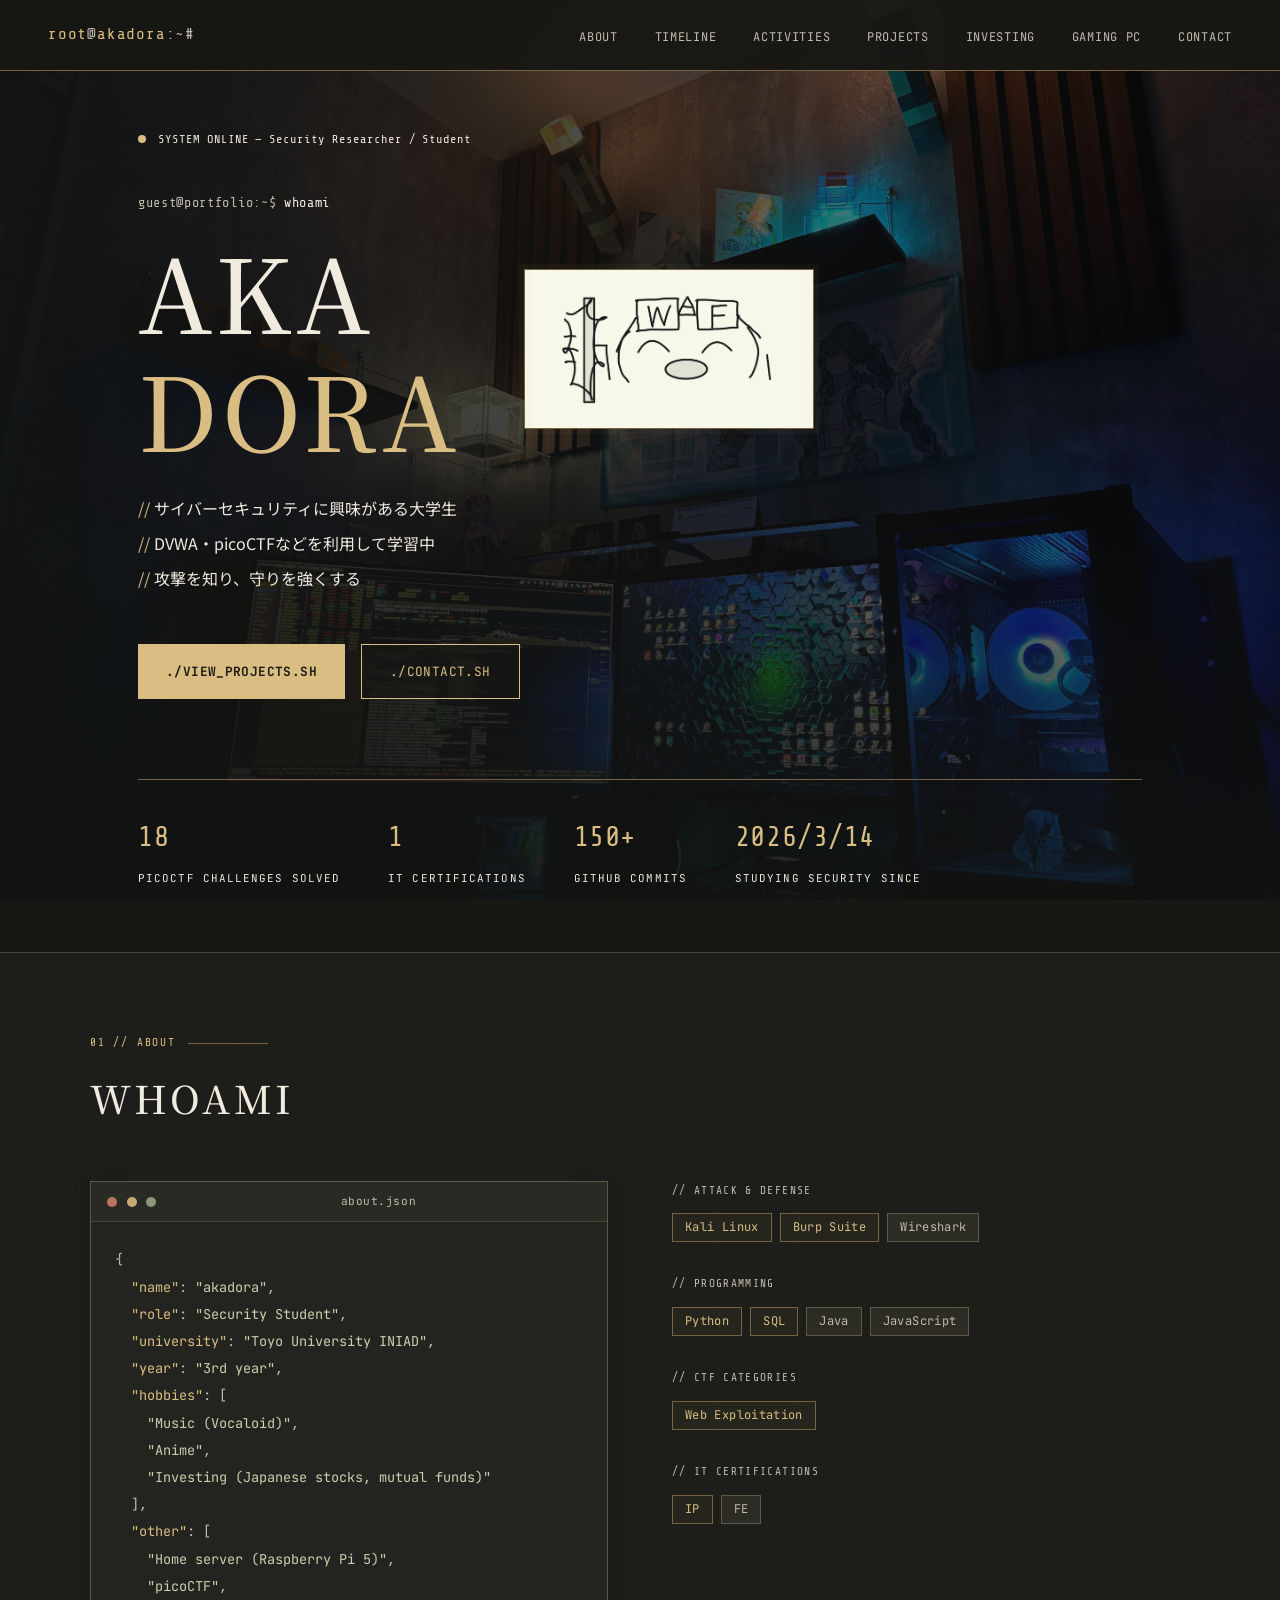
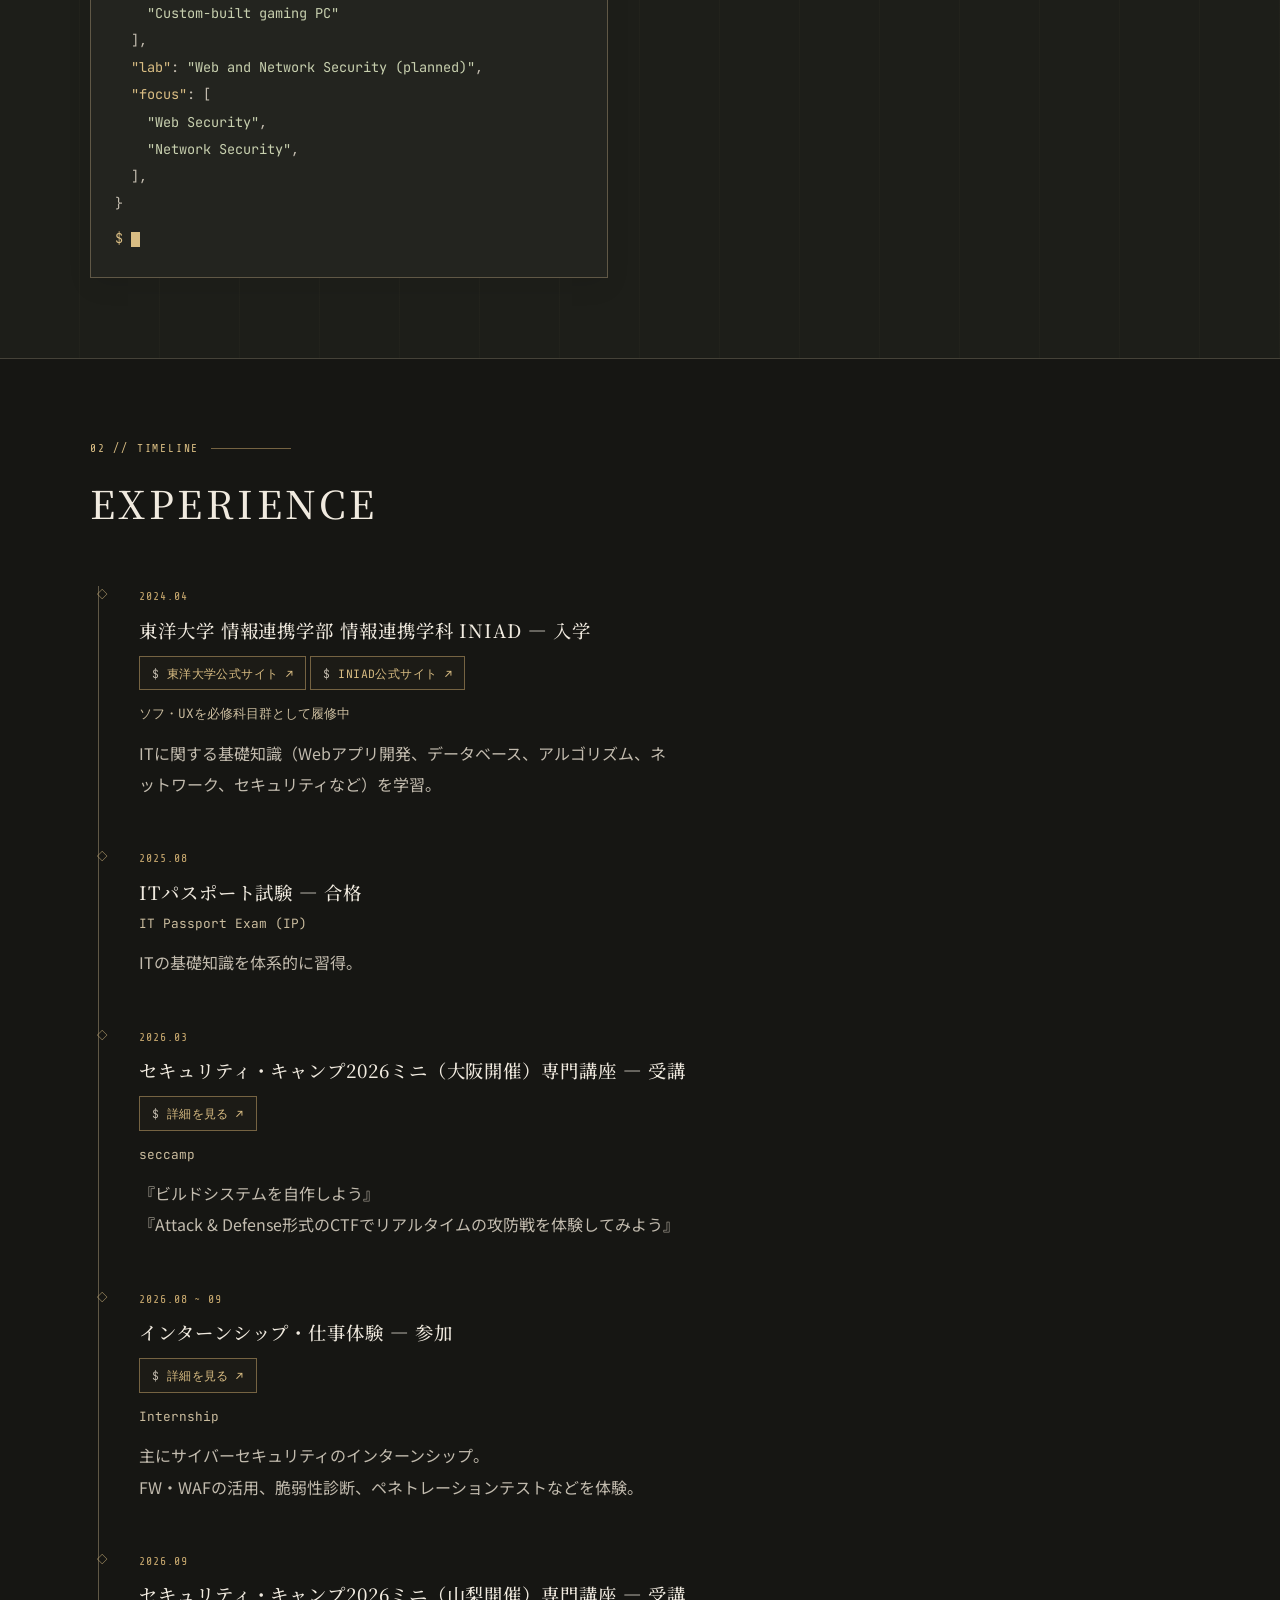
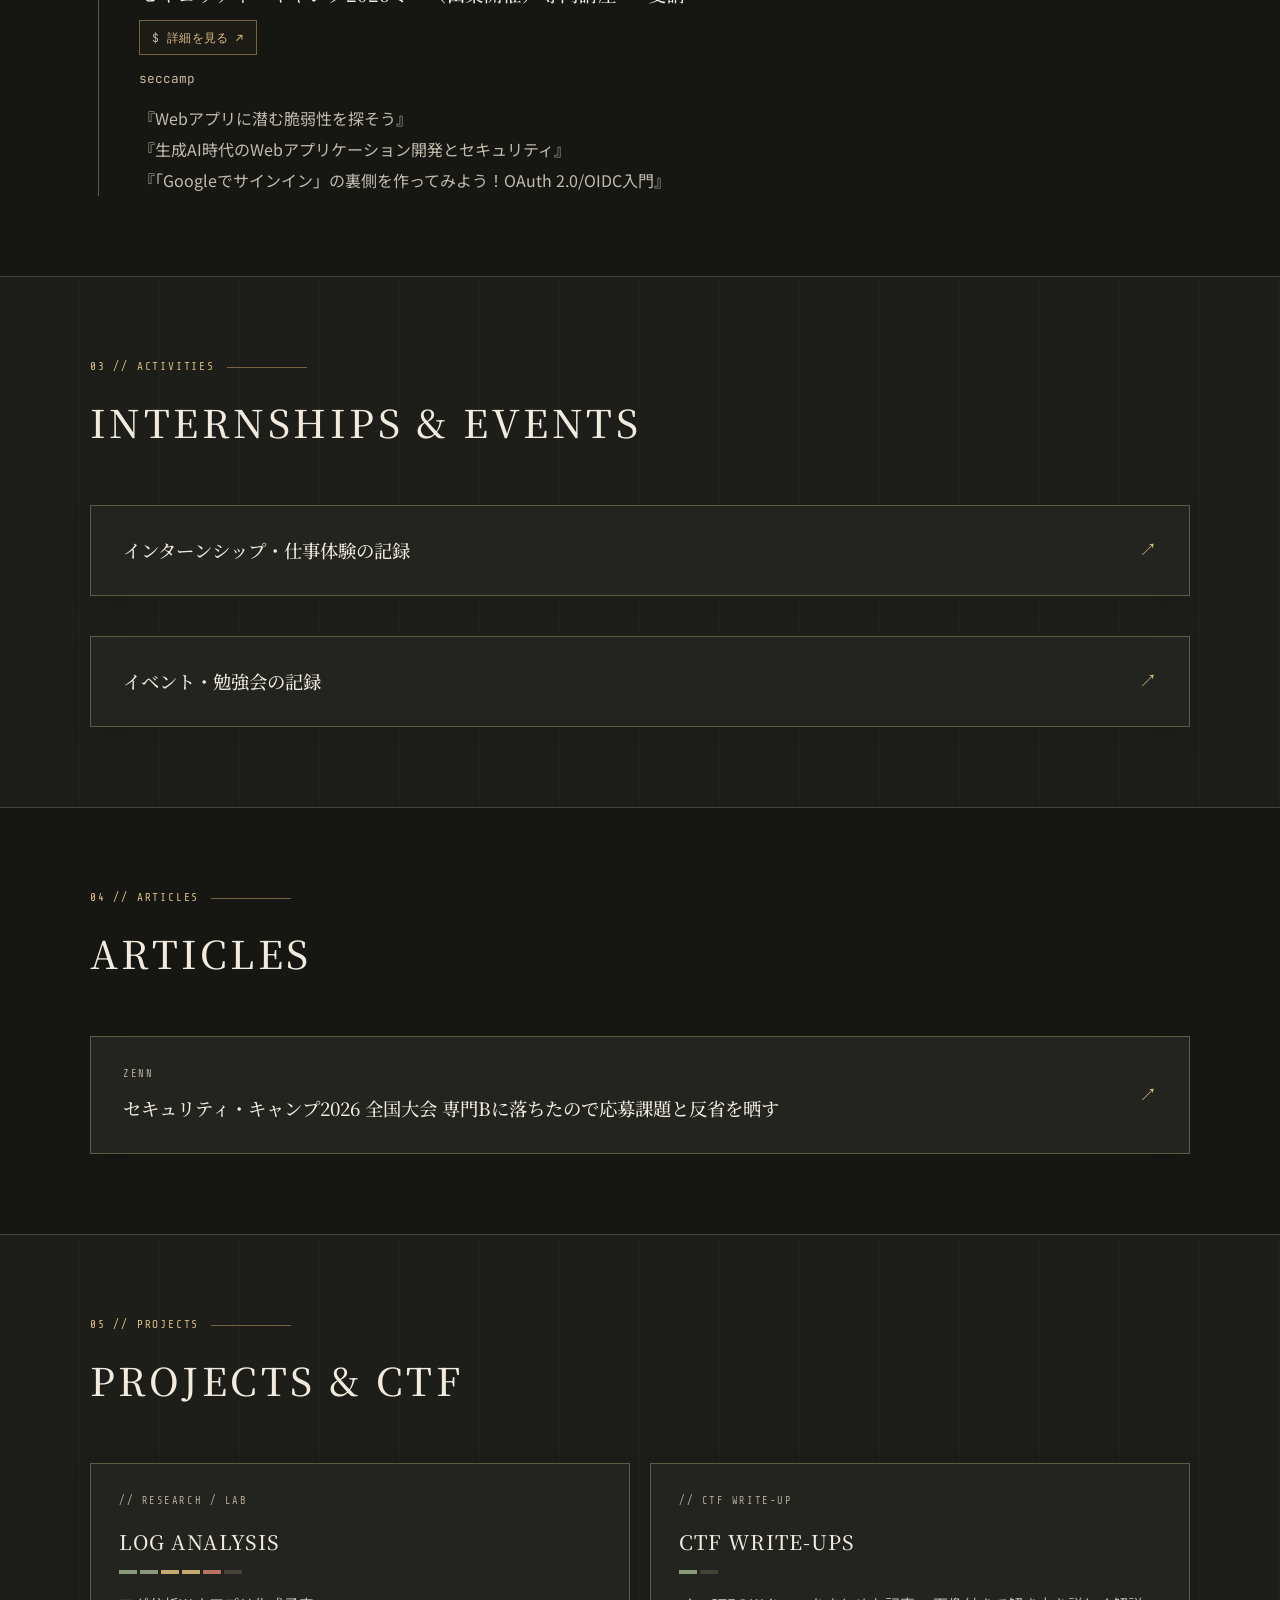
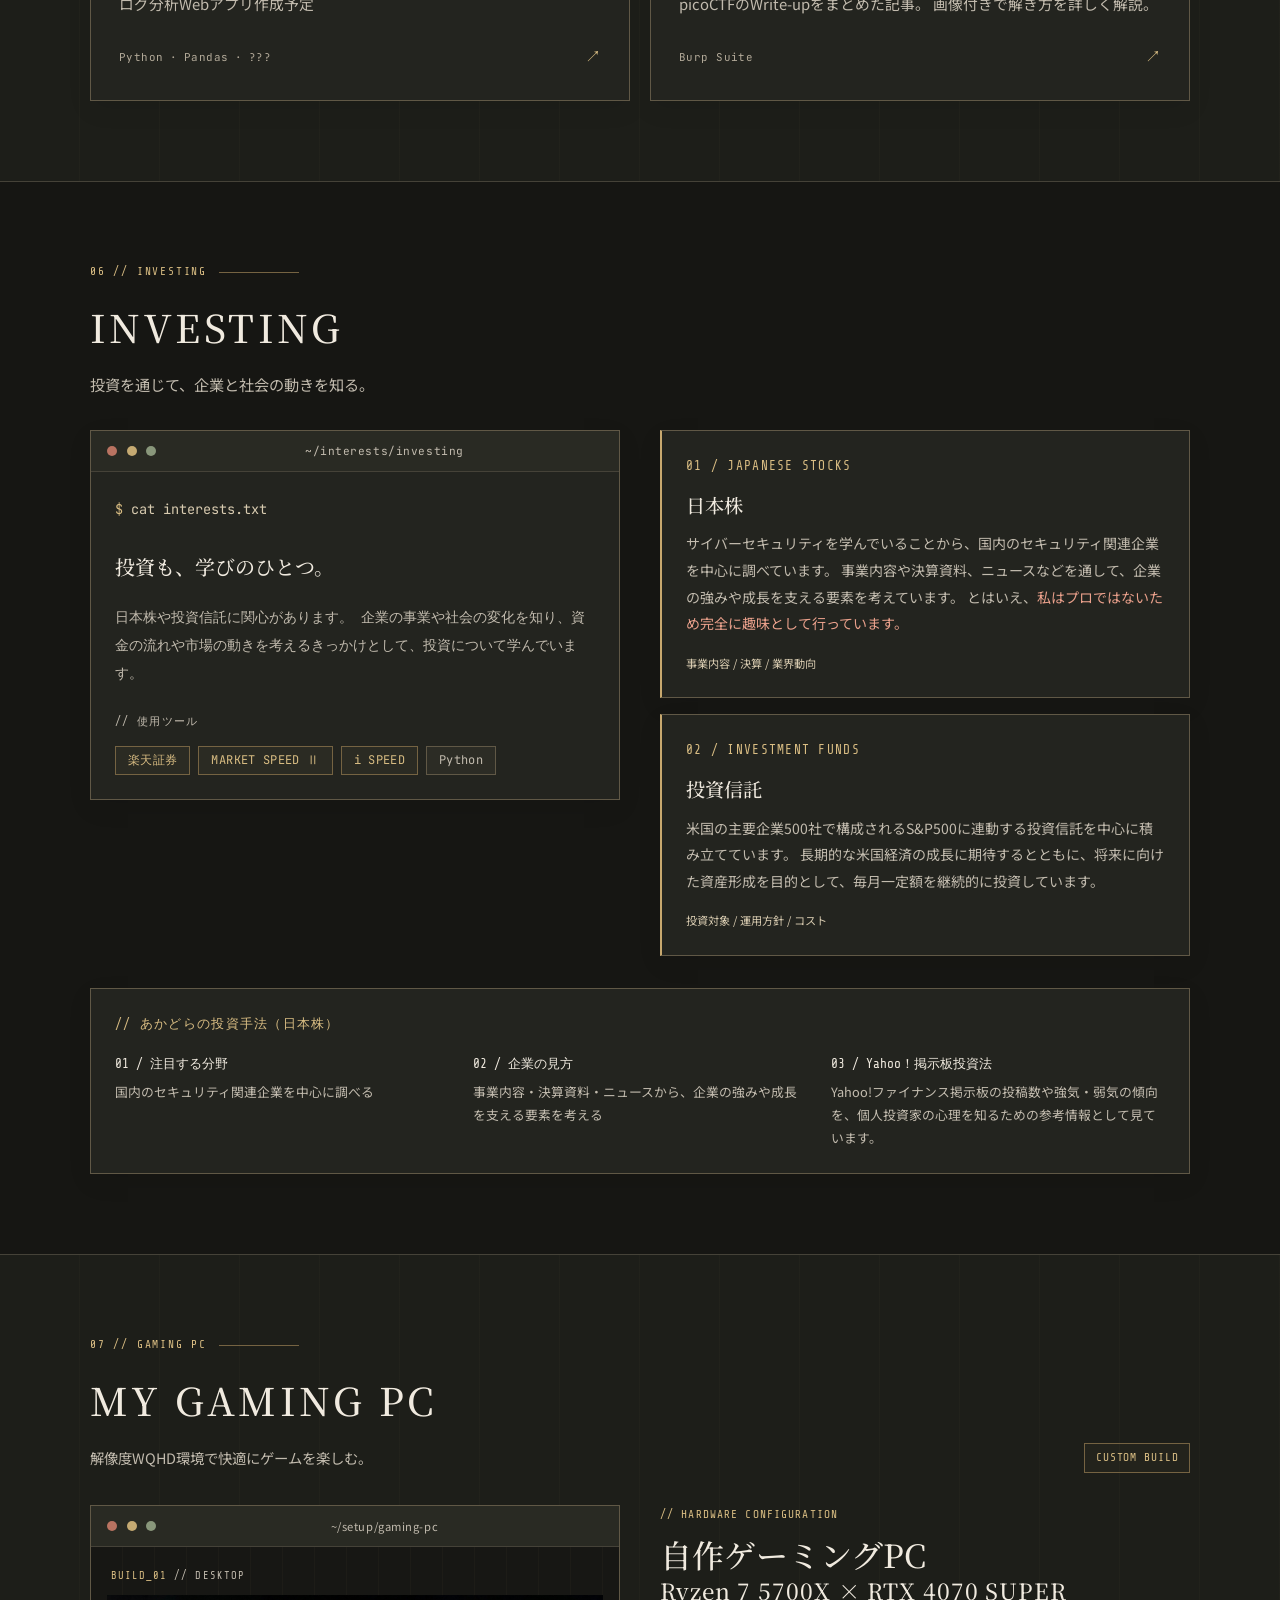
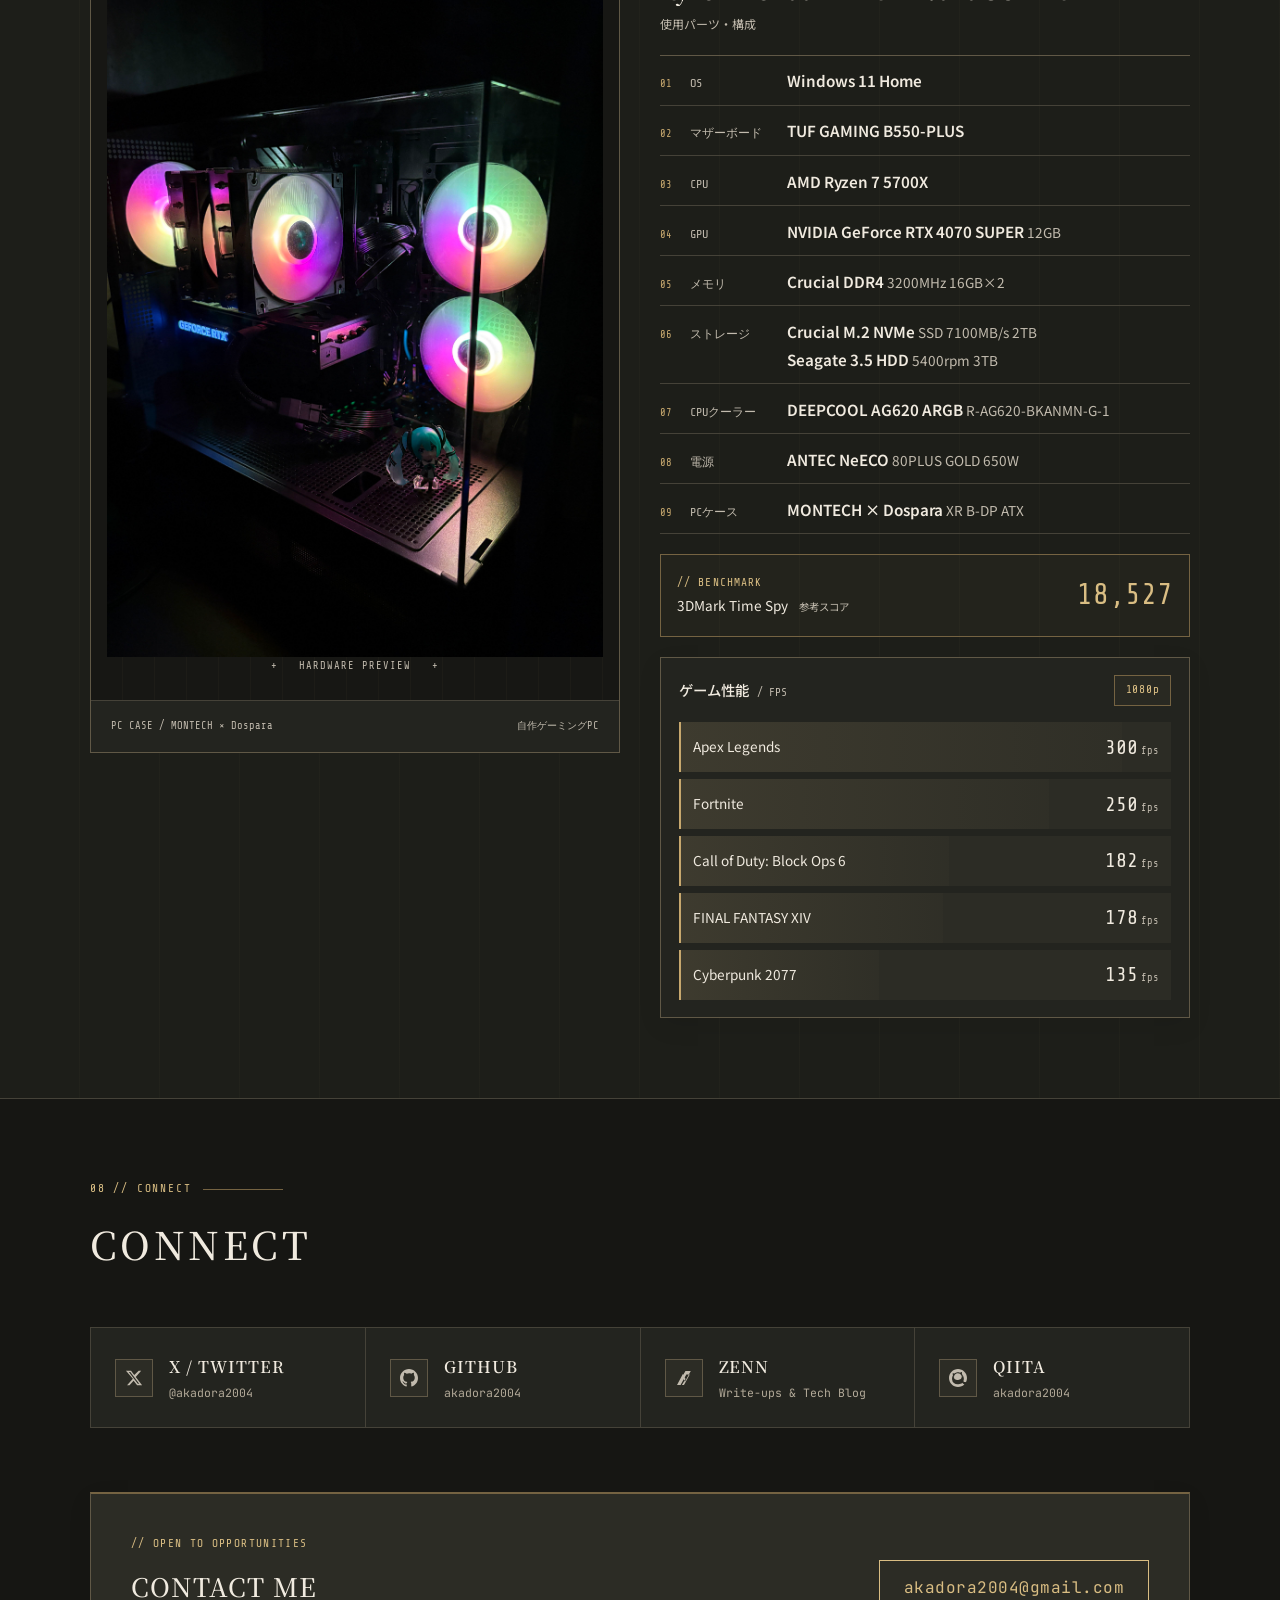
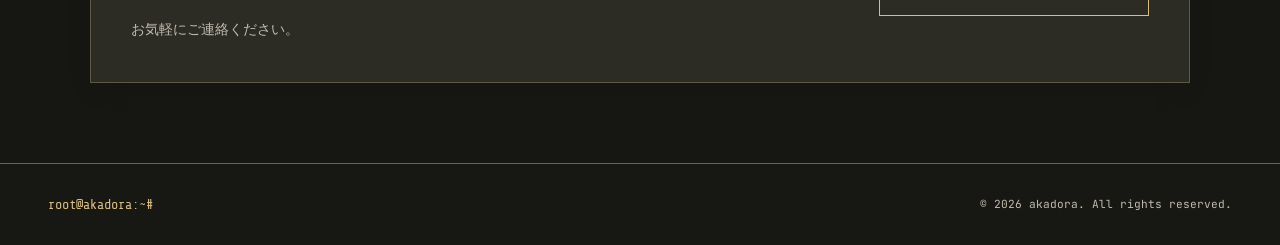
==== commit 22ca17e0: "Clean up page markup and shared styles" ====
--- a/index.html
+++ b/index.html
@@ -6,8 +6,8 @@
         <title>AKADORA // Security Researcher</title>
         <link rel="preconnect" href="https://fonts.googleapis.com">
         <link rel="stylesheet" href="css/style.css">
-        <link href="https://fonts.googleapis.com/css2?family=Share+Tech+Mono&family=JetBrains+Mono:wght@300;400;700&display=swap" rel="stylesheet">
-        <link href="https://fonts.googleapis.com/css2?family=Noto+Sans+JP:wght@400;500;600;700&family=Noto+Serif+JP:wght@400;500;600&display=swap" rel="stylesheet">
+        <link href="https://fonts.googleapis.com/css2?family=Share+Tech+Mono&amp;family=JetBrains+Mono:wght@300;400;700&amp;display=swap" rel="stylesheet">
+        <link href="https://fonts.googleapis.com/css2?family=Noto+Sans+JP:wght@400;500;600;700&amp;family=Noto+Serif+JP:wght@400;500;600&amp;display=swap" rel="stylesheet">
         <link rel="stylesheet" href="css/wa-theme.css">
     </head>
     <body>
@@ -17,6 +17,7 @@
             <ul class="nav-links">
                 <li><a href="#about">about</a></li>
                 <li><a href="#experience">timeline</a></li>
+                <li><a href="#activities">activities</a></li>
                 <li><a href="#projects">projects</a></li>
                 <li><a href="#investing">investing</a></li>
                 <li><a href="#gaming-pc">gaming pc</a></li>
@@ -113,7 +114,7 @@
         <!-- Skills -->
         <div class="skills-section">
             <div>
-                <p class="skill-label">// Attack & Defense</p>
+                <p class="skill-label">// Attack &amp; Defense</p>
                 <div class="skill-tags">
                     <span class="tag tag-hot">Kali Linux</span>
                     <span class="tag tag-hot">Burp Suite</span>
@@ -157,8 +158,8 @@
             <div class="tl-item">
                 <p class="tl-time">2024.04</p>
                 <p class="tl-title">東洋大学 情報連携学部 情報連携学科 INIAD — 入学</p>
-                <a href="https://www.toyo.ac.jp/" target="_blank" class="tl-link">東洋大学公式サイト</a>
-                <a href="https://www.iniad.org/" target="_blank" class="tl-link">INIAD公式サイト</a>
+                <a href="https://www.toyo.ac.jp/" target="_blank" class="action-link">東洋大学公式サイト</a>
+                <a href="https://www.iniad.org/" target="_blank" class="action-link">INIAD公式サイト</a>
                 <p class="tl-org">ソフ・UXを必修科目群として履修中</p>
                 <p class="tl-desc">
                     ITに関する基礎知識（Webアプリ開発、データベース、アルゴリズム、ネットワーク、セキュリティなど）を学習。
@@ -177,18 +178,18 @@
             <div class="tl-item">
                 <p class="tl-time">2026.03</p>
                 <p class="tl-title">セキュリティ・キャンプ2026ミニ（大阪開催）専門講座 — 受講</p>
-                <a href="https://www.security-camp.or.jp/minicamp/osaka2026.html" target="_blank" class="tl-link">詳細を見る</a>
+                <a href="https://www.security-camp.or.jp/minicamp/osaka2026.html" target="_blank" class="action-link">詳細を見る</a>
                 <p class="tl-org">seccamp</p>
                 <p class="tl-desc">
                     『ビルドシステムを自作しよう』<br>
-                    『Attack & Defense形式のCTFでリアルタイムの攻防戦を体験してみよう』
+                    『Attack &amp; Defense形式のCTFでリアルタイムの攻防戦を体験してみよう』
                 </p>
             </div>
 
             <div class="tl-item">
                 <p class="tl-time">2026.08 ~ 09</p>
                 <p class="tl-title">インターンシップ・仕事体験 — 参加</p>
-                <a href="internship.html" class="tl-link">詳細を見る</a>
+                <a href="internship.html" class="action-link">詳細を見る</a>
                 <p class="tl-org">Internship</p>
                 <p class="tl-desc">
                     主にサイバーセキュリティのインターンシップ。<br>
@@ -199,7 +200,7 @@
             <div class="tl-item">
                 <p class="tl-time">2026.09</p>
                 <p class="tl-title">セキュリティ・キャンプ2026ミニ（山梨開催）専門講座 — 受講</p>
-                <a href="https://www.security-camp.or.jp/minicamp/yamanashi2026.html" target="_blank" class="tl-link">詳細を見る</a>
+                <a href="https://www.security-camp.or.jp/minicamp/yamanashi2026.html" target="_blank" class="action-link">詳細を見る</a>
                 <p class="tl-org">seccamp</p>
                 <p class="tl-desc">
                     『Webアプリに潜む脆弱性を探そう』<br>
@@ -212,17 +213,39 @@
             </div>
         </section>
 
+        <!-- Internship and event links -->
+        <section id="activities" aria-labelledby="activities-heading">
+            <div class="container">
+                <p class="section-tag">03 // activities</p>
+                <h2 id="activities-heading">Internships &amp; Events</h2>
+                <div class="activity-links">
+                    <a href="internship.html" class="resource-card">
+                        <div>
+                            <p class="resource-title">インターンシップ・仕事体験の記録</p>
+                        </div>
+                        <span class="resource-arrow" aria-hidden="true">↗</span>
+                    </a>
+                    <a href="event.html" class="resource-card">
+                        <div>
+                            <p class="resource-title">イベント・勉強会の記録</p>
+                        </div>
+                        <span class="resource-arrow" aria-hidden="true">↗</span>
+                    </a>
+                </div>
+            </div>
+        </section>
+
         <section id="articles">
             <div class="container">
-            <p class="section-tag">03 // articles</p>
+            <p class="section-tag">04 // articles</p>
             <h2>ARTICLES</h2>
 
-            <a href="https://zenn.dev/akadora2004/articles/f4b39bf74d5157" target="_blank" class="article-card">
-                <div>
-                <p class="article-tag">Zenn</p>
-                <p class="article-title">セキュリティ・キャンプ2026 全国大会 専門Bに落ちたので応募課題と反省を晒す</p>
-                </div>
-                <span class="article-arrow">↗</span>
+            <a href="https://zenn.dev/akadora2004/articles/f4b39bf74d5157" target="_blank" class="resource-card">
+                <div>
+                <p class="resource-label">Zenn</p>
+                <p class="resource-title">セキュリティ・キャンプ2026 全国大会 専門Bに落ちたので応募課題と反省を晒す</p>
+                </div>
+                <span class="resource-arrow">↗</span>
             </a>
             </div>
         </section>
@@ -230,54 +253,9 @@
         <!-- Projects / CTF Write-ups -->
         <section id="projects">
             <div class="container">
-            <p class="section-tag">04 // projects</p>
-            <h2>Projects & CTF</h2>
+            <p class="section-tag">05 // projects</p>
+            <h2>Projects &amp; CTF</h2>
             <div class="projects-grid">
-
-            <!--<a href="https://github.com/yourusername/project-a" target="_blank" class="proj-card">
-                <p class="proj-type">// Tool / OSS</p>
-                <p class="proj-title">Port Scanner CLI</p>
-                <div class="diff-bar">
-                <div class="diff-pip on"></div>
-                <div class="diff-pip on"></div>
-                <div class="diff-pip on"></div>
-                <div class="diff-pip"></div>
-                <div class="diff-pip"></div>
-                </div>
-                <p class="proj-desc">
-                Pythonで実装した高速ポートスキャナ。
-                マルチスレッド処理・サービス検出・レポート出力に対応。
-                GitHub Stars 40+。
-                </p>
-                <div class="proj-footer">
-                <div class="proj-stack">
-                    <span>Python</span><span> · </span><span>socket</span><span> · </span><span>argparse</span>
-                </div>
-                <span class="proj-arrow">↗</span>
-                </div>
-            </a>-->
-
-            <!--<a href="https://github.com/yourusername/project-c" target="_blank" class="proj-card">
-                <p class="proj-type">// Research / Lab</p>
-                <p class="proj-title">Honeypot Network</p>
-                <div class="diff-bar">
-                <div class="diff-pip on"></div>
-                <div class="diff-pip on"></div>
-                <div class="diff-pip med"></div>
-                <div class="diff-pip med"></div>
-                <div class="diff-pip hard"></div>
-                </div>
-                <p class="proj-desc">
-                自宅ラボにハニーポットを構築し、実際の攻撃トラフィックを収集・分析。
-                攻撃パターンの可視化ダッシュボードをGrafanaで実装。
-                </p>
-                <div class="proj-footer">
-                <div class="proj-stack">
-                    <span>Cowrie</span><span> · </span><span>Docker</span><span> · </span><span>Grafana</span>
-                </div>
-                <span class="proj-arrow">↗</span>
-                </div>
-            </a>-->
 
             <a href="unreleased.html" target="_blank" class="proj-card">
                 <p class="proj-type">// Research / Lab</p>
@@ -327,7 +305,7 @@
         <!-- Investing -->
         <section id="investing" aria-labelledby="investing-heading">
             <div class="container">
-                <p class="section-tag">05 // investing</p>
+                <p class="section-tag">06 // investing</p>
                 <h2 id="investing-heading">Investing</h2>
                 <p class="investing-intro">投資を通じて、企業と社会の動きを知る。</p>
 
@@ -371,7 +349,7 @@
                             <p class="investing-label">02 / INVESTMENT FUNDS</p>
                             <h3>投資信託</h3>
                             <p>
-                                米国の主要企業500社で構成されるS&P500に連動する投資信託を中心に積み立てています。
+                                米国の主要企業500社で構成されるS&amp;P500に連動する投資信託を中心に積み立てています。
                                 長期的な米国経済の成長に期待するとともに、将来に向けた資産形成を目的として、毎月一定額を継続的に投資しています。
                             </p>
                             <span class="investing-keywords">投資対象 / 運用方針 / コスト</span>
@@ -379,7 +357,7 @@
                     </div>
                 </div>
 
-                <div class="investing-learning">
+                <div class="investing-strategy">
                     <p class="investing-label">// あかどらの投資手法（日本株）</p>
                     <ul>
                         <li><span>01 / 注目する分野</span> 国内のセキュリティ関連企業を中心に調べる</li>
@@ -393,7 +371,7 @@
         <!-- Gaming PC -->
         <section id="gaming-pc" aria-labelledby="pc-heading">
             <div class="container">
-                <p class="section-tag">06 // gaming pc</p>
+                <p class="section-tag">07 // gaming pc</p>
                 <h2 id="pc-heading">My Gaming PC</h2>
                 <div class="pc-intro">
                     <p>解像度WQHD環境で快適にゲームを楽しむ。</p>
@@ -448,7 +426,7 @@
                                 <h4>ゲーム性能 <span>/ FPS</span></h4>
                                 <span class="pc-resolution">1080p</span>
                             </div>
-                            <ul class="pc-game-list" aria-label="参考画像に掲載された1080pのフレームレート">
+                            <ul class="pc-game-list" aria-label="1080pの参考フレームレート">
                                 <li style="--bar-width: 90%"><span>Apex Legends</span><strong>300<small>fps</small></strong></li>
                                 <li style="--bar-width: 75%"><span>Fortnite</span><strong>250<small>fps</small></strong></li>
                                 <li style="--bar-width: 54.6%"><span>Call of Duty: Block Ops 6</span><strong>182<small>fps</small></strong></li>
@@ -461,10 +439,10 @@
             </div>
         </section>
 
-        <!-- Contact & Links -->
+        <!-- Contact &amp; Links -->
         <section id="contact">
             <div class="container">
-            <p class="section-tag">07 // connect</p>
+            <p class="section-tag">08 // connect</p>
             <h2>Connect</h2>
 
             <div class="links-grid">
@@ -494,7 +472,7 @@
                 </div>
                 <div>
                 <p class="link-name">Zenn</p>
-                <p class="link-handle">Write-ups & Tech Blog</p>
+                <p class="link-handle">Write-ups &amp; Tech Blog</p>
                 </div>
             </a>
 
--- a/css/style.css
+++ b/css/style.css
@@ -365,7 +365,7 @@
     margin-bottom: 0.75rem;
 }
 
-.tl-link {
+.action-link {
     display: inline-flex;
     align-items: center;
     gap: 0.45rem;
@@ -380,17 +380,17 @@
     transition: color 0.2s, background-color 0.2s, border-color 0.2s;
 }
 
-.tl-link::before {
+.action-link::before {
     color: var(--text-muted);
     content: '$';
 }
 
-.tl-link::after {
+.action-link::after {
     content: '↗';
     transition: transform 0.2s;
 }
 
-.tl-link:hover::after {
+.action-link:hover::after {
     transform: translate(2px, -2px);
 }
 
@@ -514,10 +514,10 @@
 .investing-card h3 { font-size: 1.2rem; margin: 0.5rem 0; }
 .investing-card h3 + p { color: var(--investing-muted); font-size: 0.875rem; line-height: 1.9; }
 .investing-keywords { display: block; color: var(--cyan); font-size: 0.7rem; margin-top: 1rem; }
-.investing-learning { padding: 1.5rem; margin-top: 2rem; border: 1px solid var(--border2); background: var(--bg3); }
-.investing-learning ul { display: grid; grid-template-columns: repeat(3, minmax(0, 1fr)); gap: 1.5rem; list-style: none; margin-top: 1rem; }
-.investing-learning li { color: var(--investing-muted); font-size: 0.8rem; line-height: 1.8; }
-.investing-learning li span { display: block; font-family: 'Share Tech Mono', monospace; font-size: 0.8rem; color: var(--text); margin-bottom: 0.25rem; }
+.investing-strategy { padding: 1.5rem; margin-top: 2rem; border: 1px solid var(--border2); background: var(--bg3); }
+.investing-strategy ul { display: grid; grid-template-columns: repeat(3, minmax(0, 1fr)); gap: 1.5rem; list-style: none; margin-top: 1rem; }
+.investing-strategy li { color: var(--investing-muted); font-size: 0.8rem; line-height: 1.8; }
+.investing-strategy li span { display: block; font-family: 'Share Tech Mono', monospace; font-size: 0.8rem; color: var(--text); margin-bottom: 0.25rem; }
 
 /* ── Gaming PC ── */
 
@@ -797,7 +797,7 @@
     .about-grid { grid-template-columns: 1fr; gap: 2.5rem; }
     .pc-grid { grid-template-columns: 1fr; gap: 2rem; }
     .investing-grid { grid-template-columns: 1fr; gap: 1.5rem; }
-    .investing-learning ul { grid-template-columns: 1fr; gap: 1rem; }
+    .investing-strategy ul { grid-template-columns: 1fr; gap: 1rem; }
     .pc-image-stage img { max-width: 440px; margin-inline: auto; }
     .contact-footer { grid-template-columns: 1fr; }
     footer { padding: 1.5rem; }
@@ -809,7 +809,7 @@
     .pc-performance { padding: 0.8rem; }
 }
 
-.article-card {
+.resource-card {
     display: flex; align-items: center; justify-content: space-between; gap: 2rem;
     padding: 1.75rem 2rem;
     background: var(--bg3);
@@ -818,17 +818,20 @@
     transition: all 0.2s;
 }
 
-.article-card:hover { border-color: var(--green-mute); background: var(--surface); }
-
-.article-tag {
+.resource-card:hover { border-color: var(--green-mute); background: var(--surface); }
+
+.resource-label {
     font-family: 'Share Tech Mono', monospace; font-size: 0.65rem;
     color: var(--text-dim); letter-spacing: 0.15em; text-transform: uppercase;
     margin-bottom: 0.5rem;
 }
 
-.article-title {
+.resource-title {
     font-size: 1.15rem;
 }
 
-.article-arrow { font-family: 'Share Tech Mono', monospace; font-size: 1.1rem; color: var(--green); flex-shrink: 0; transition: transform 0.2s; }
-.article-card:hover .article-arrow { transform: translate(3px, -3px); }
+.resource-arrow { font-family: 'Share Tech Mono', monospace; font-size: 1.1rem; color: var(--green); flex-shrink: 0; transition: transform 0.2s; }
+.resource-card:hover .resource-arrow { transform: translate(3px, -3px); }
+
+/* Link lists for internships and events. */
+.activity-links { display: grid; gap: 2.5rem; }
--- a/css/wa-theme.css
+++ b/css/wa-theme.css
@@ -52,7 +52,7 @@
 .nav-links a { letter-spacing: 0.06em; }
 .nav-links a::before { content: '・'; }
 
-h1, h2, .tl-title, .proj-title, .article-title, .contact-footer h3,
+h1, h2, .tl-title, .proj-title, .resource-title, .contact-footer h3,
 .investing-card h3, .investing-terminal h3, .pc-build-heading h3 {
     font-family: var(--font-serif);
     color: var(--text);
@@ -87,7 +87,7 @@
 .section-tag { letter-spacing: 0.16em; }
 .section-tag::after { background: var(--green-mute); max-width: 80px; }
 
-.terminal, .proj-card, .article-card, .investing-card, .investing-learning,
+.terminal, .proj-card, .resource-card, .investing-card, .investing-strategy,
 .pc-performance, .contact-footer { box-shadow: 0 8px 24px #00000012; }
 .terminal-bar { background: #292a23; }
 .terminal-body { overflow-wrap: anywhere; }
@@ -102,11 +102,11 @@
 .tl-item::before { content: '◇'; color: var(--green); }
 .tl-desc, .proj-desc { line-height: 1.95; }
 .tl-title { font-size: 1.15rem; line-height: 1.8; }
-.tl-link { color: var(--green); background: #d9bd8308; border-color: var(--green-mute); }
-.tl-link:hover { color: var(--text); background: #d9bd8314; border-color: var(--green); }
+.action-link { color: var(--green); background: #d9bd8308; border-color: var(--green-mute); }
+.action-link:hover { color: var(--text); background: #d9bd8314; border-color: var(--green); }
 .proj-title { font-size: 1.25rem; }
 .proj-arrow { opacity: 1; }
-.article-title { line-height: 1.8; }
+.resource-title { line-height: 1.8; }
 
 #investing { --investing-muted: var(--text-muted); }
 #gaming-pc { --pc-muted: var(--text-muted); }
@@ -123,16 +123,15 @@
 .link-name { font-family: var(--font-serif); letter-spacing: 0.06em; }
 .contact-footer { border-top: 2px solid var(--green-mute); }
 footer { background: #171714; border-top-color: var(--green-mute); }
-footer p, .writeups-page footer p { color: var(--text-muted); }
+footer p { color: var(--text-muted); }
 
-/* Keep the two detail pages consistent with the same reading surfaces. */
-.internship-page { --internship-muted: var(--text-muted); }
-.internship-main > .container, .writeups-main > .container {
+/* Shared reading surfaces for detail pages. */
+.detail-main > .container {
     background: rgba(23, 23, 20, 0.96);
     border-top: 2px solid var(--green-mute);
     padding: clamp(1.25rem, 4vw, 3rem);
 }
-.internship-content { line-height: 2.1; }
+.detail-content { line-height: 2.1; }
 .writeups-list { padding-left: 1.25rem; }
 .writeups-list li::marker { color: var(--green); }
 .writeups-list a { line-height: 2; }
@@ -150,11 +149,11 @@
     .hero-tagline { font-size: 0.9rem; }
     .hero-stats { gap: 1.75rem 2rem; }
     .projects-grid { grid-template-columns: minmax(0, 1fr); }
-    .article-card { padding: 1.25rem; gap: 1rem; }
+    .resource-card { padding: 1.25rem; gap: 1rem; }
     .contact-footer { padding: 1.5rem; }
     .contact-email { white-space: normal; overflow-wrap: anywhere; text-align: center; }
     .pc-game-list li { flex-wrap: wrap; }
-    .internship-main h1, .writeups-main h1 { overflow-wrap: anywhere; }
+    .detail-main h1 { overflow-wrap: anywhere; }
 }
 
 @media (prefers-reduced-motion: reduce) {
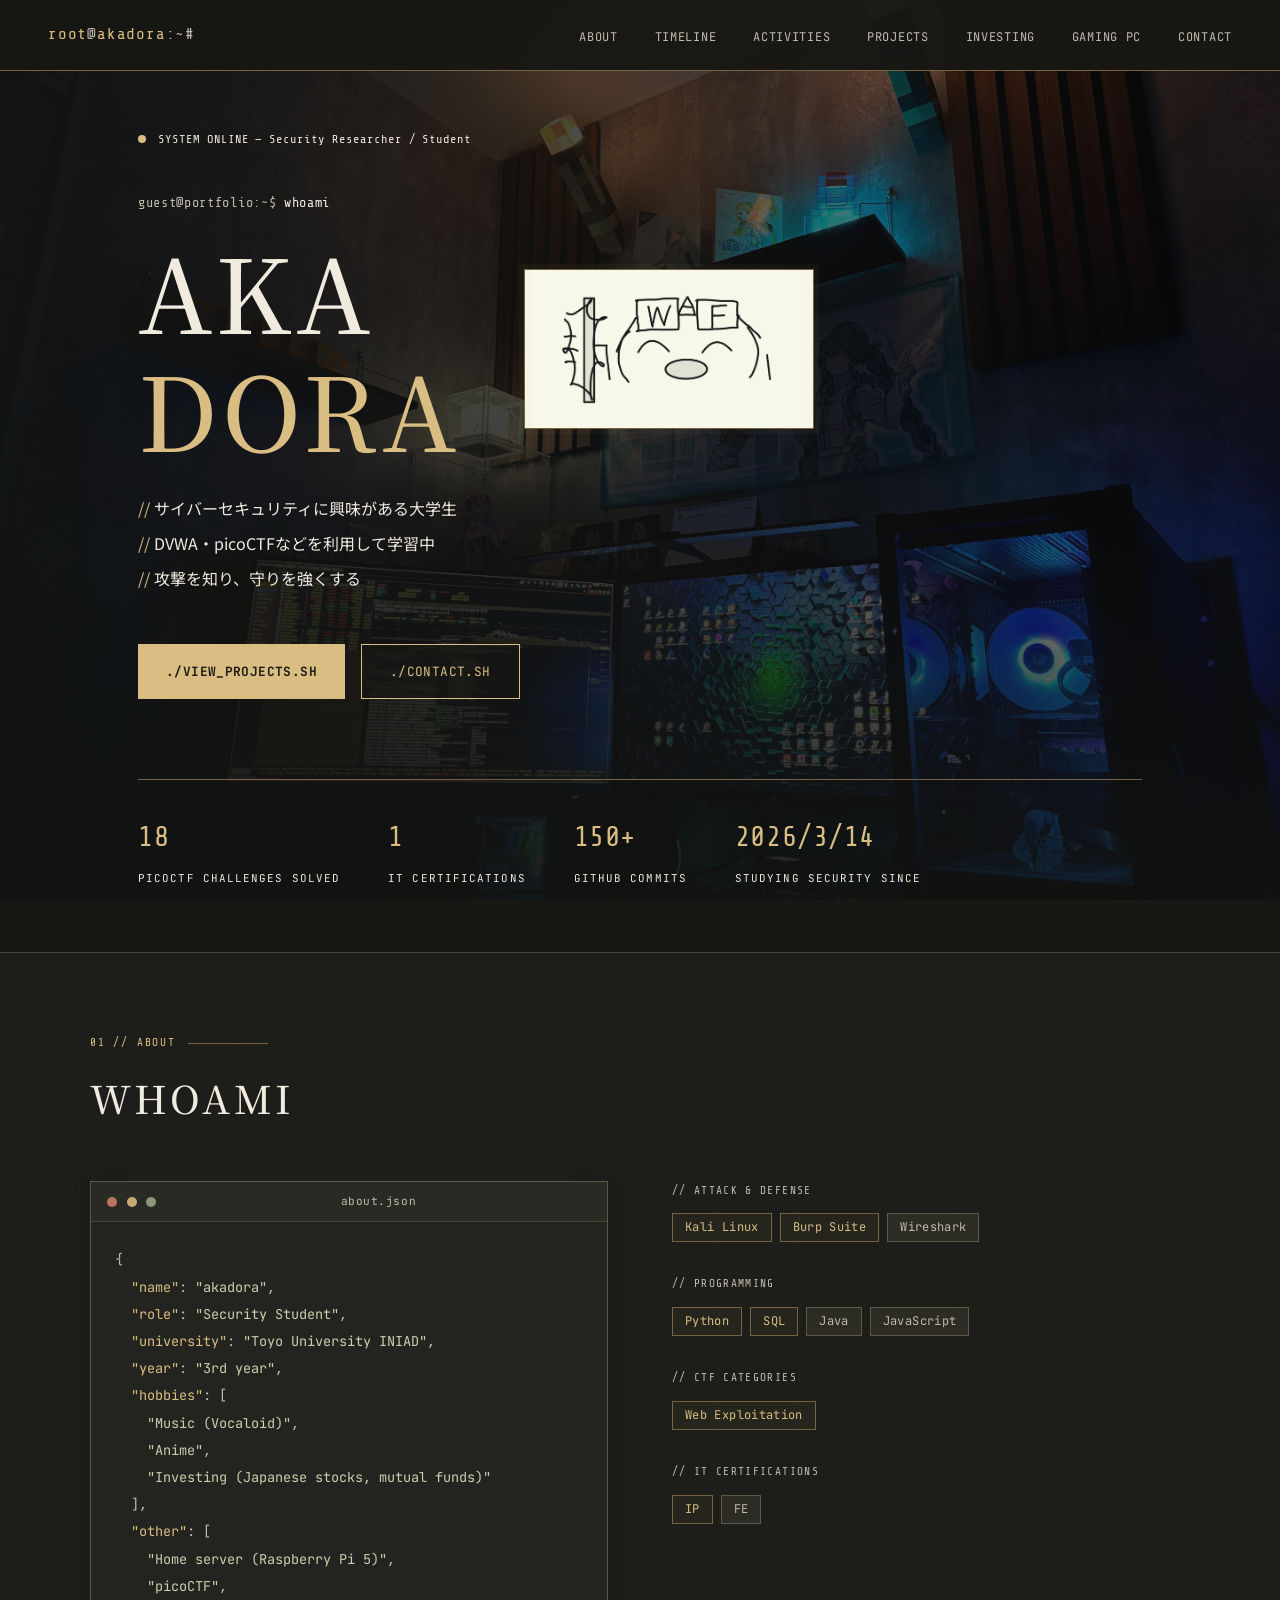
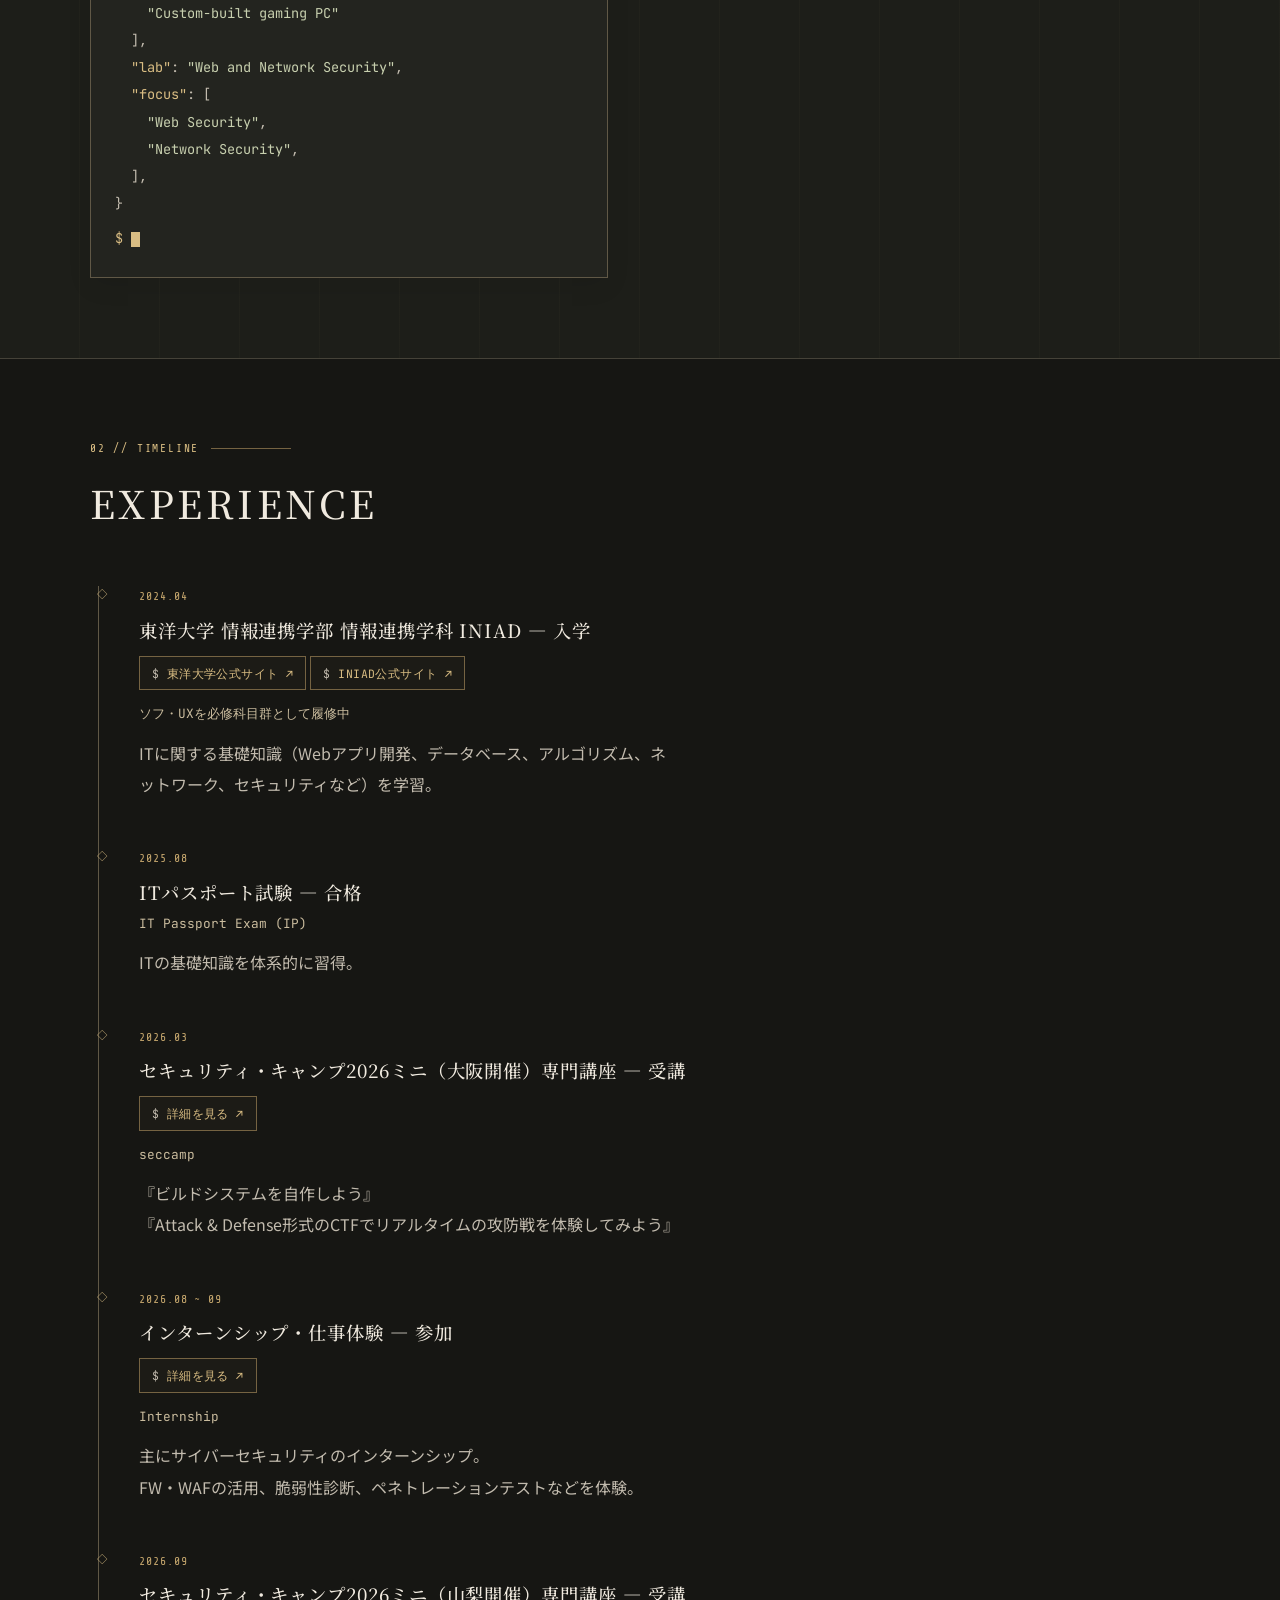
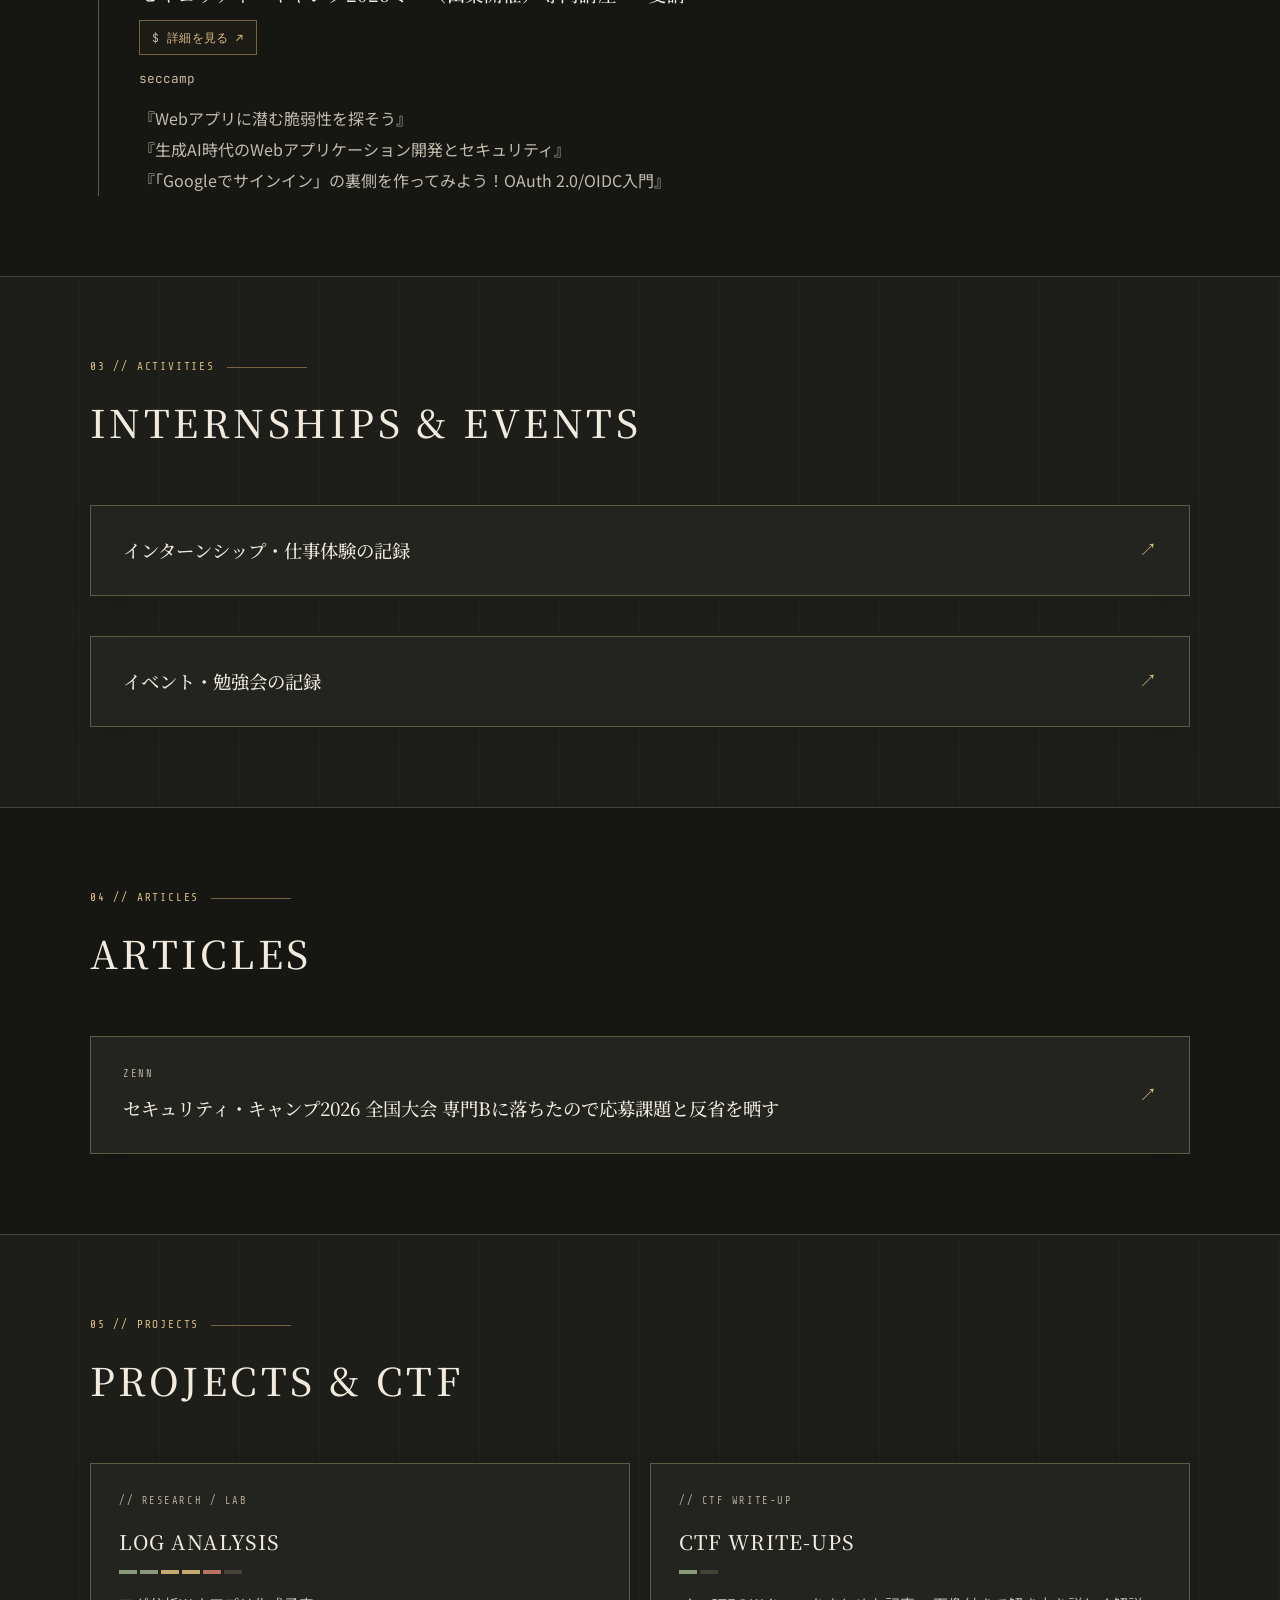
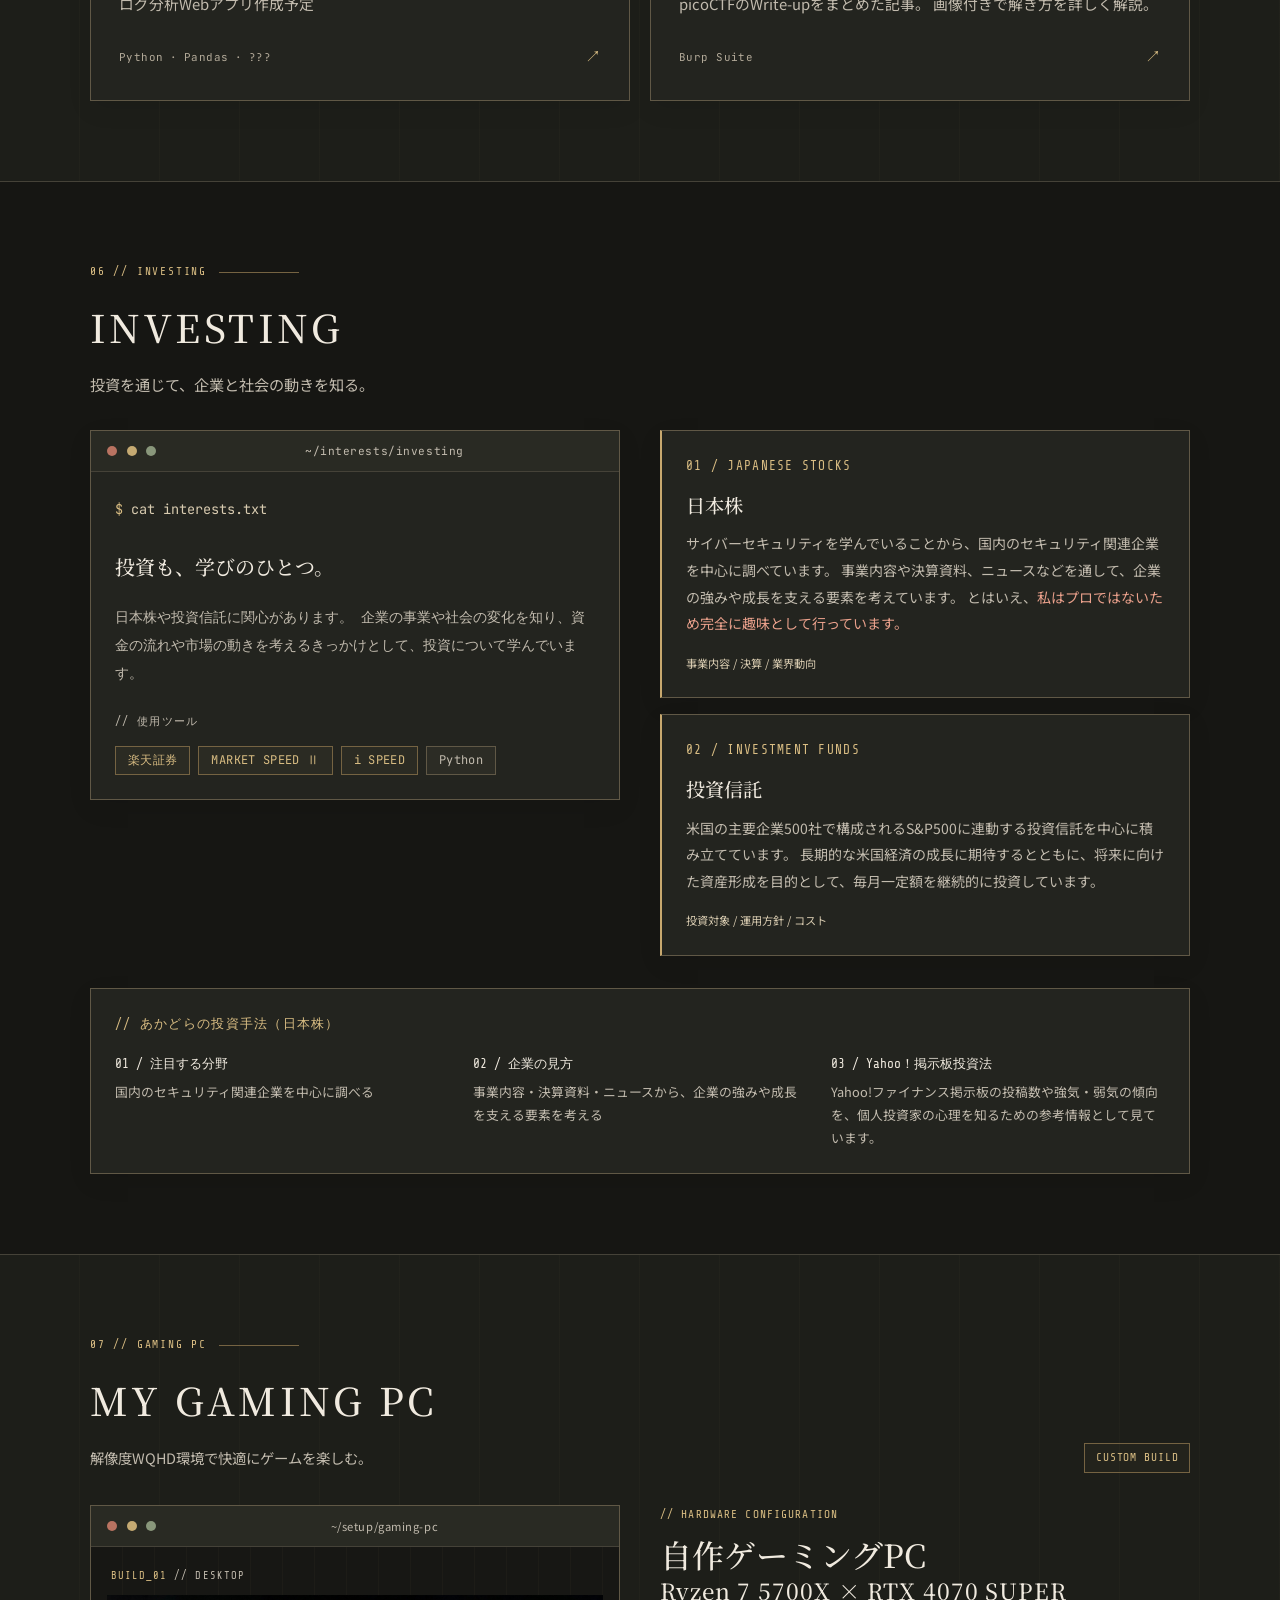
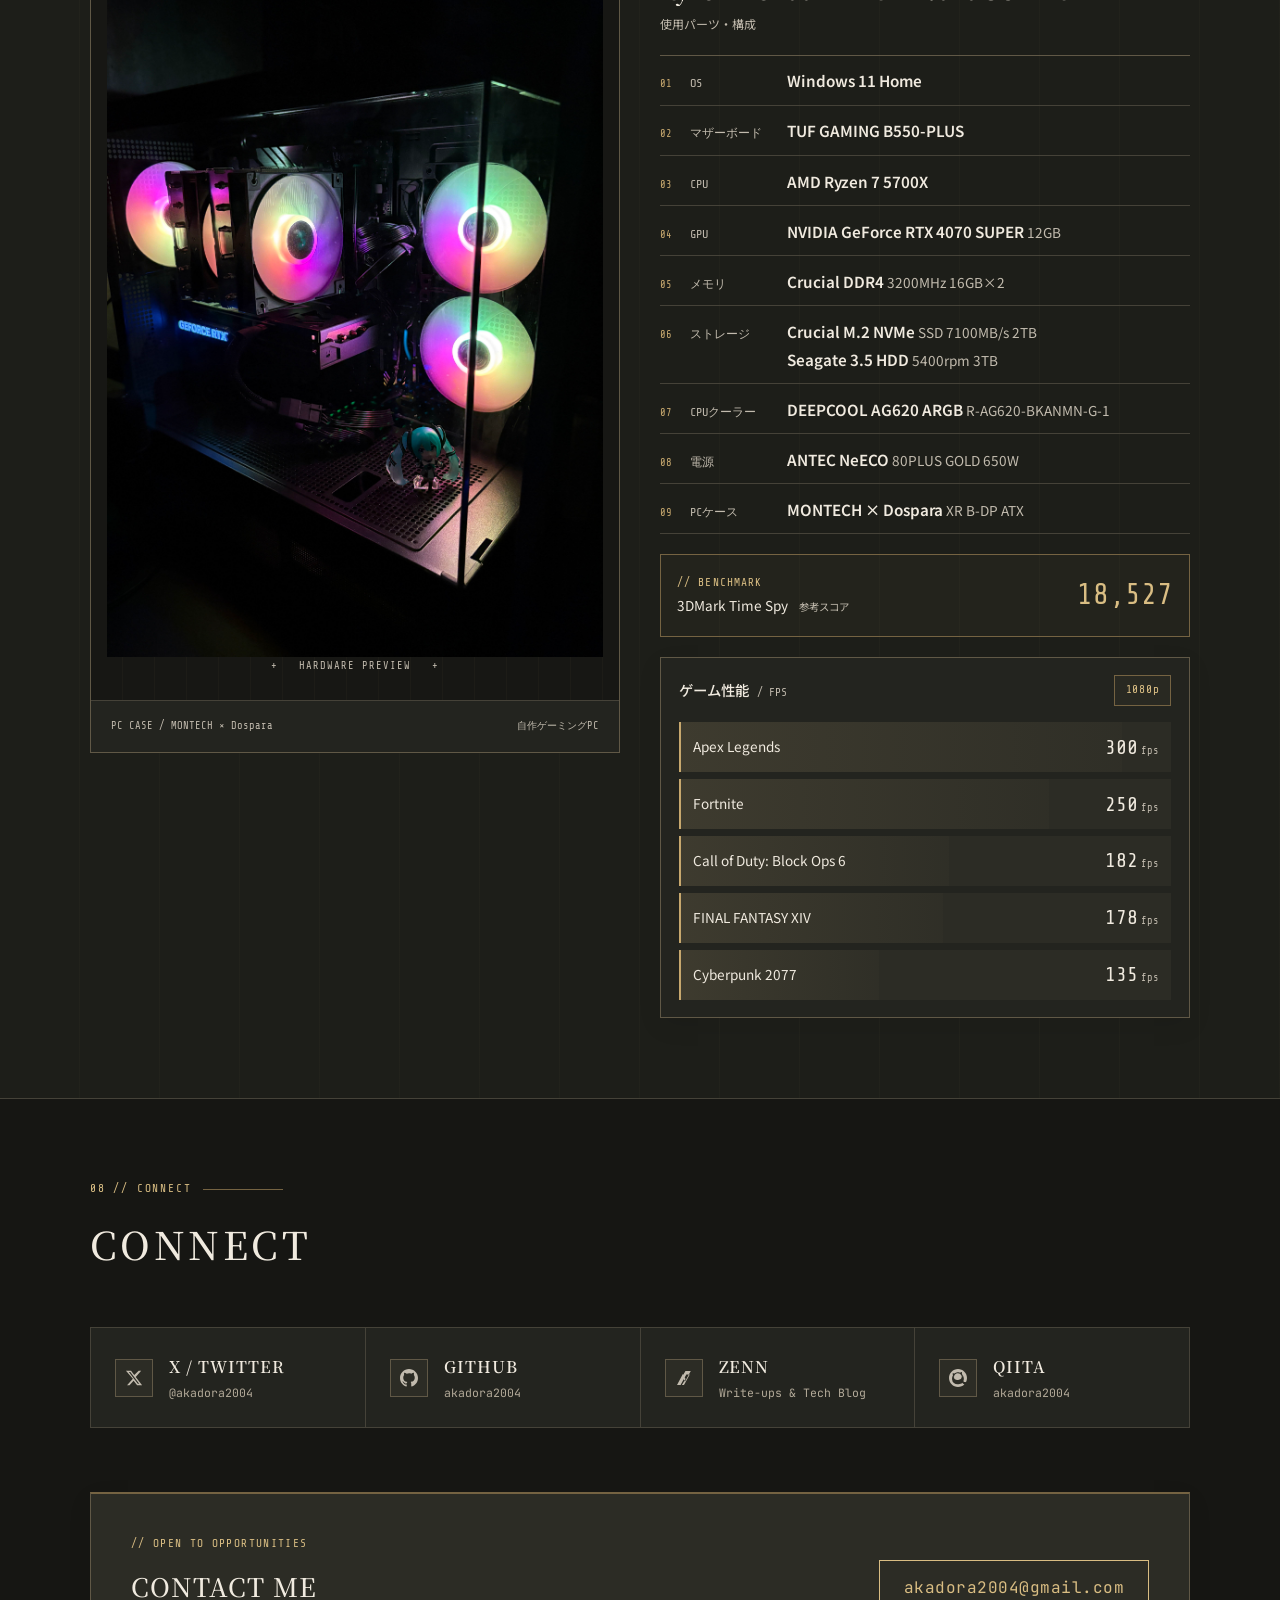
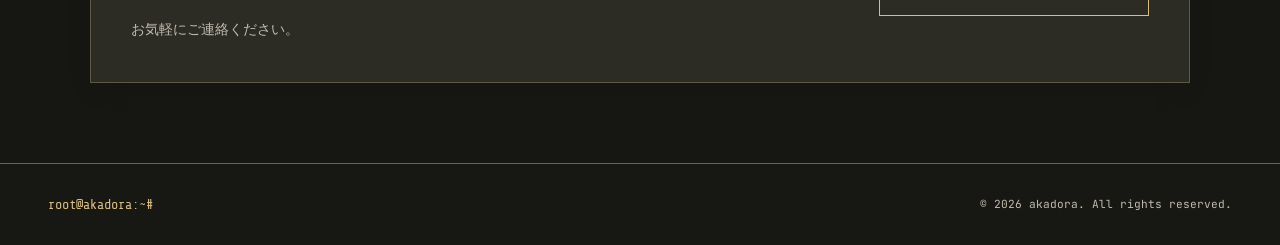
==== commit eae6164b: "terminal card編集" ====
--- a/index.html
+++ b/index.html
@@ -101,7 +101,7 @@
             <div>&nbsp;&nbsp;&nbsp;&nbsp;<span class="t-str">"picoCTF"</span><span class="t-muted">,</span></div>
             <div>&nbsp;&nbsp;&nbsp;&nbsp;<span class="t-str">"Custom-built gaming PC"</span></div>
             <div>&nbsp;&nbsp;<span class="t-muted">],</span></div>
-            <div>&nbsp;&nbsp;<span class="t-key">"lab"</span><span class="t-muted">:</span> <span class="t-str">"Web and Network Security (planned)"</span><span class="t-muted">,</span></div>
+            <div>&nbsp;&nbsp;<span class="t-key">"lab"</span><span class="t-muted">:</span> <span class="t-str">"Web and Network Security"</span><span class="t-muted">,</span></div>
             <div>&nbsp;&nbsp;<span class="t-key">"focus"</span><span class="t-muted">: [</span></div>
             <div>&nbsp;&nbsp;&nbsp;&nbsp;<span class="t-str">"Web Security"</span><span class="t-muted">,</span></div>
             <div>&nbsp;&nbsp;&nbsp;&nbsp;<span class="t-str">"Network Security"</span><span class="t-muted">,</span></div>
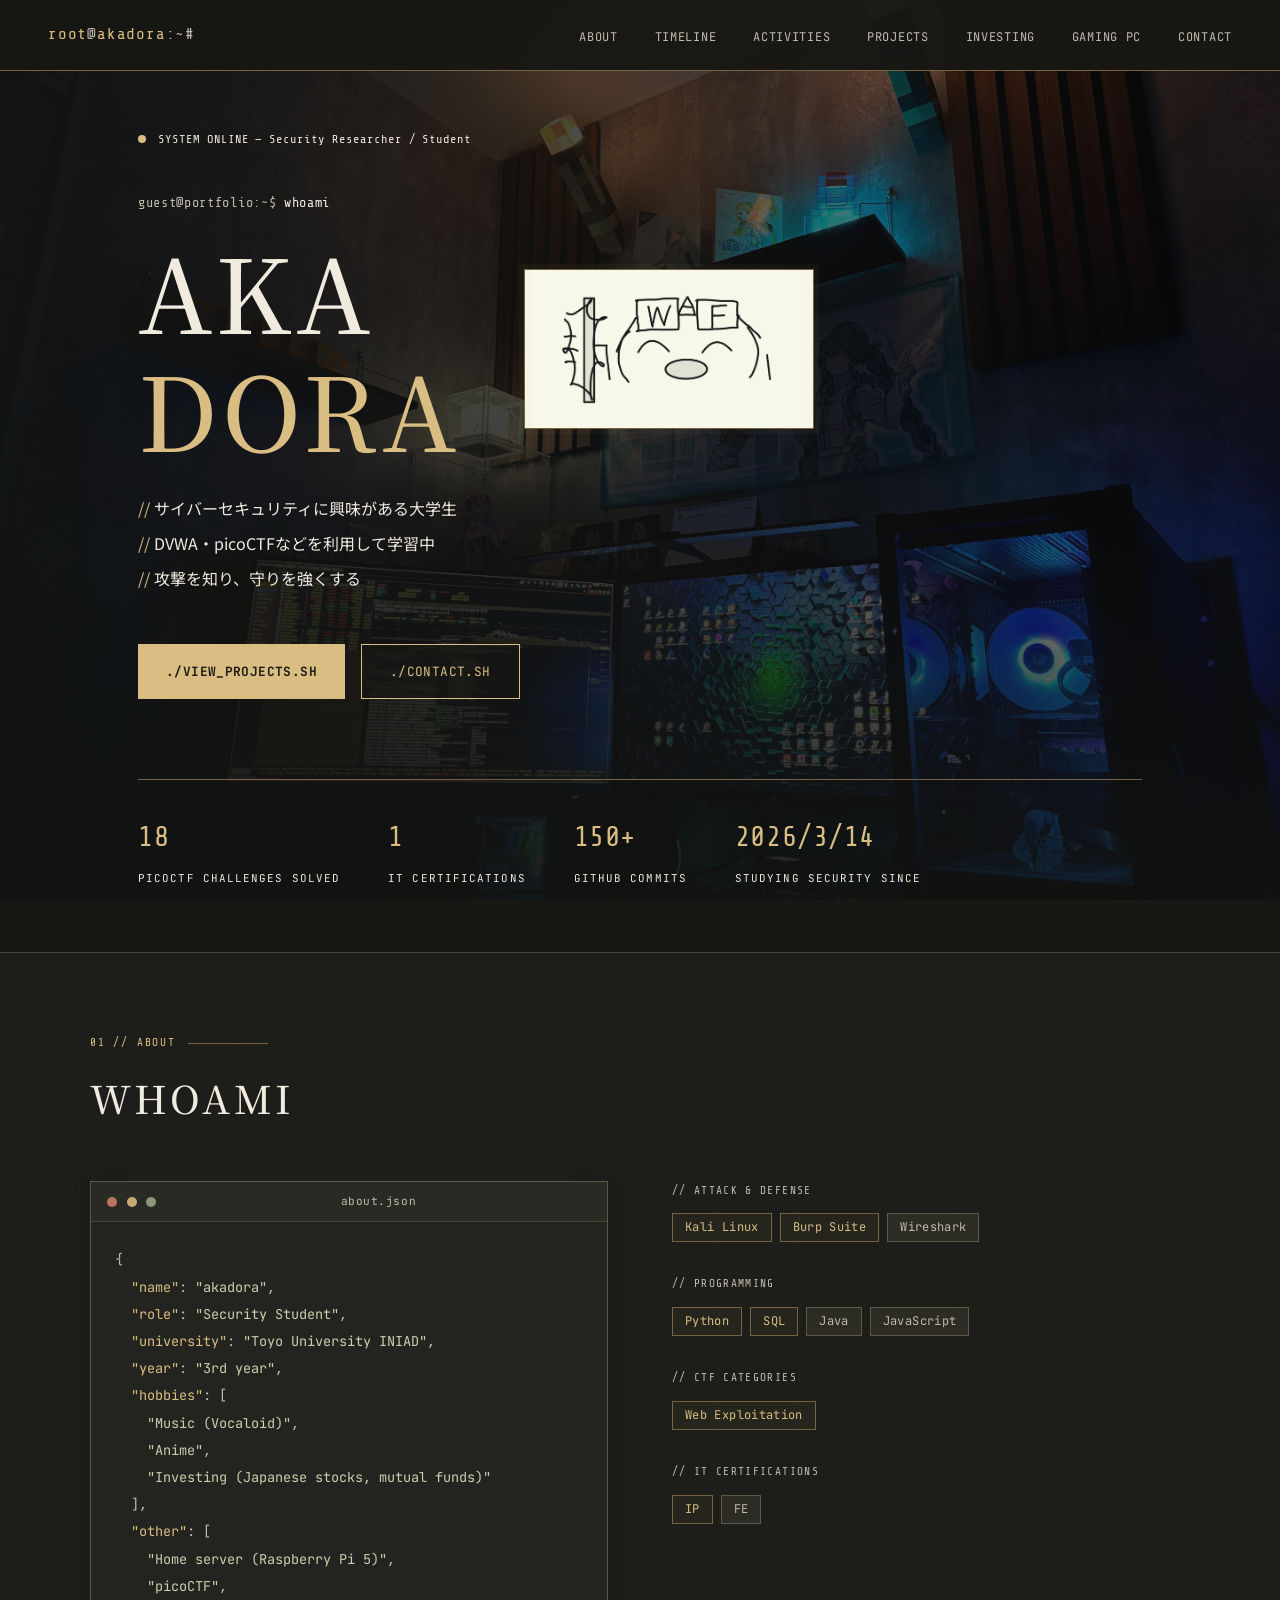
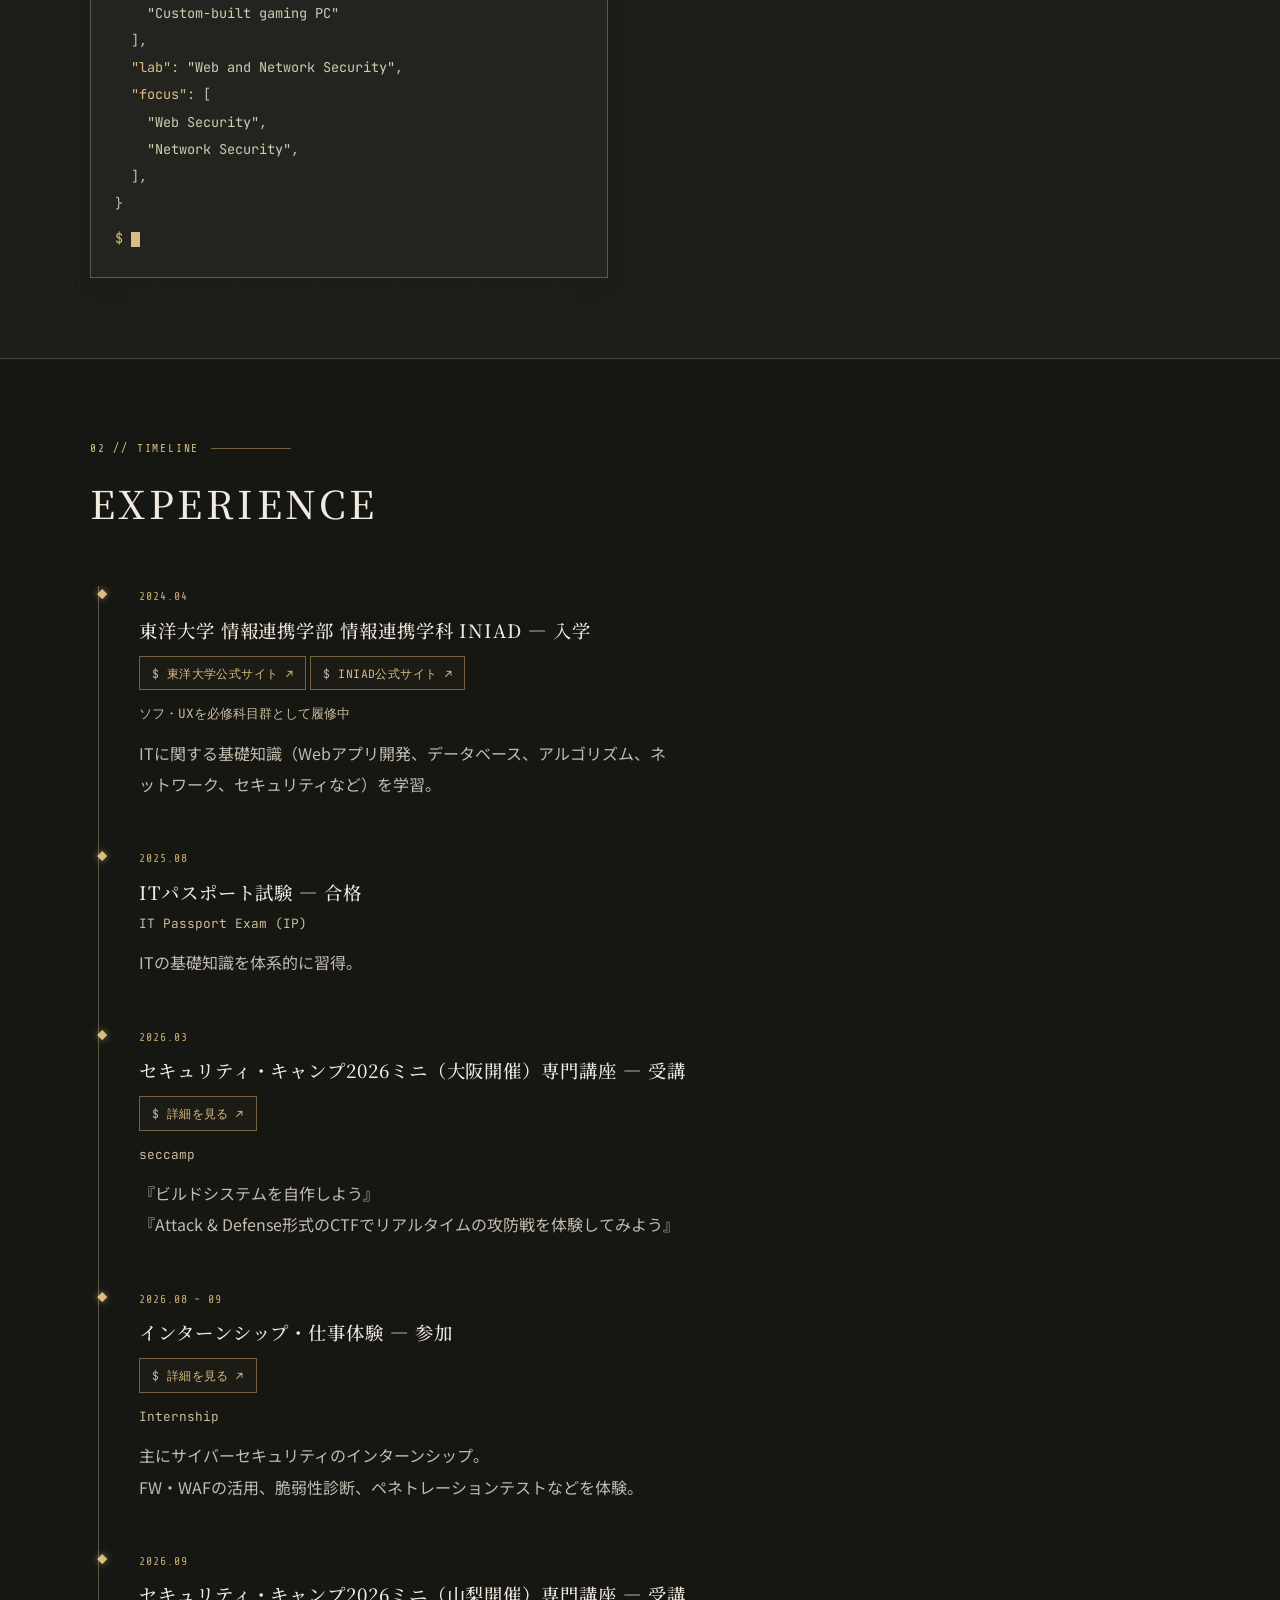
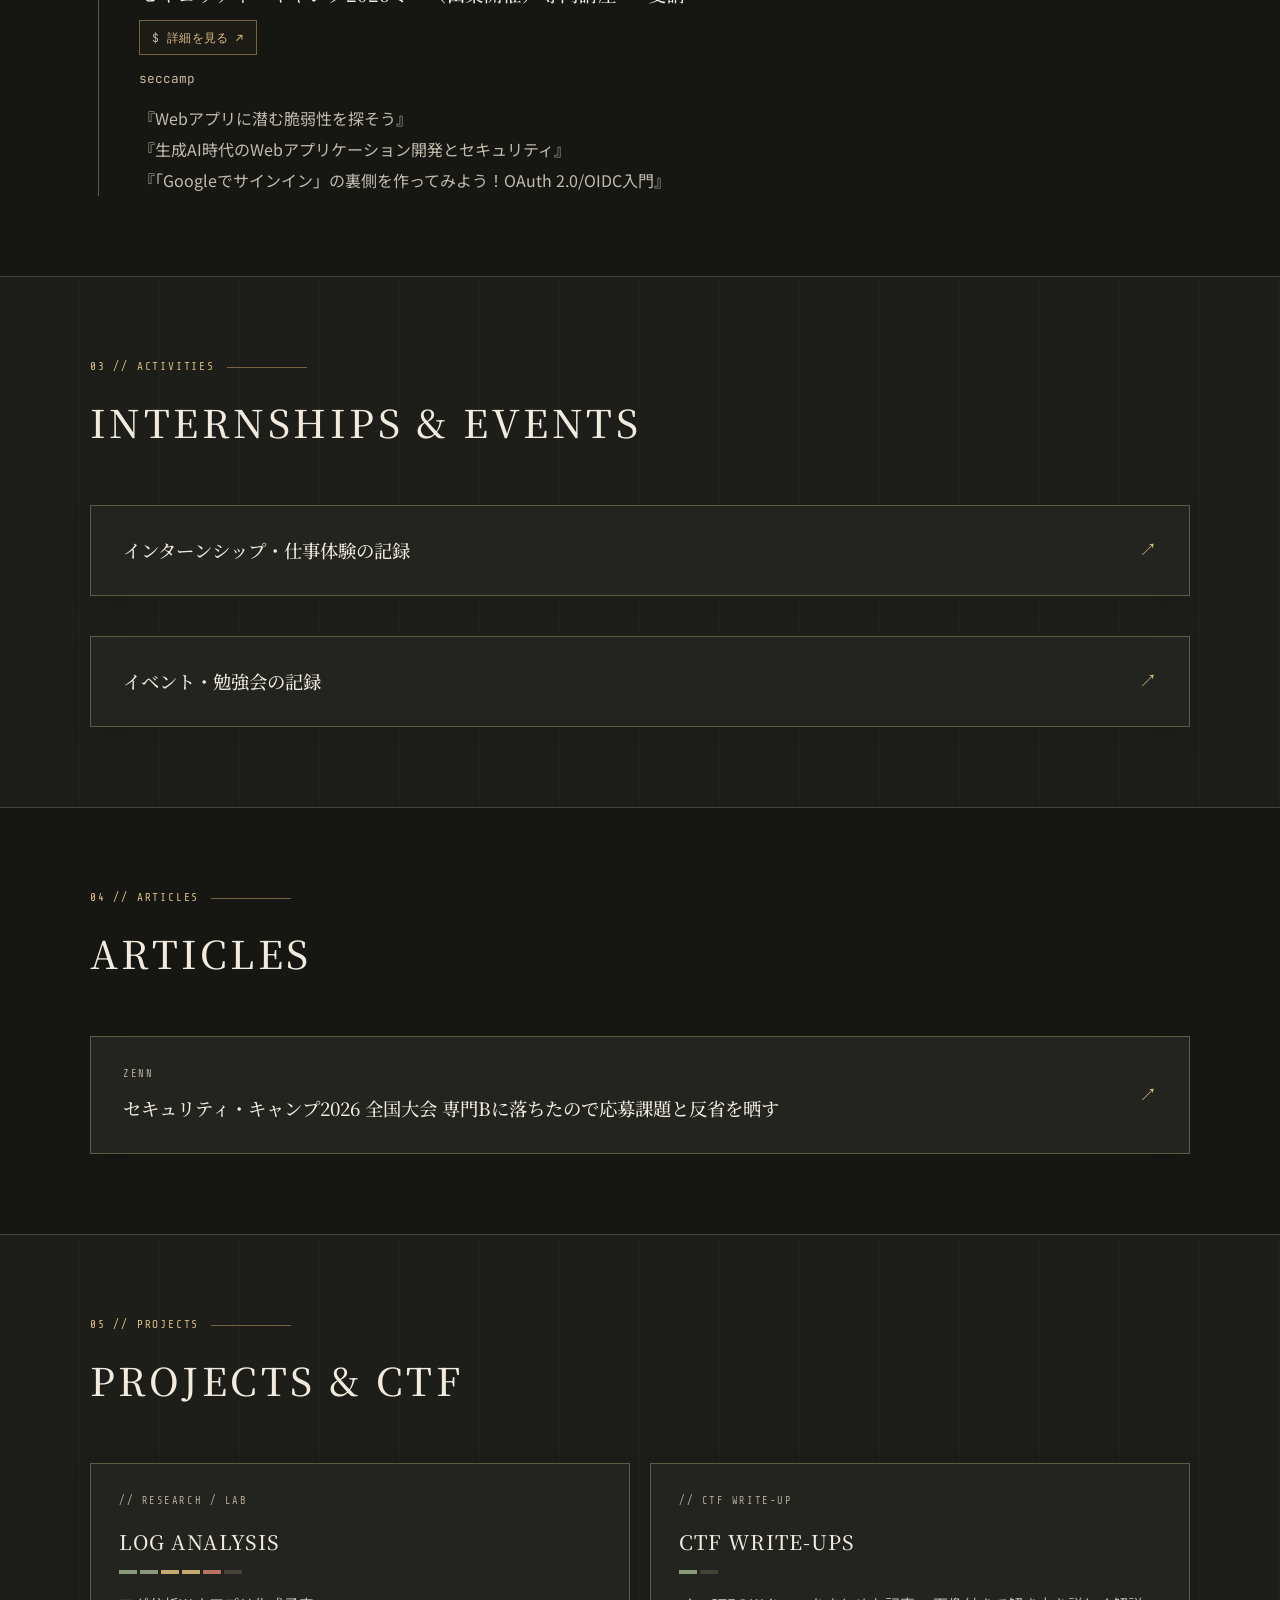
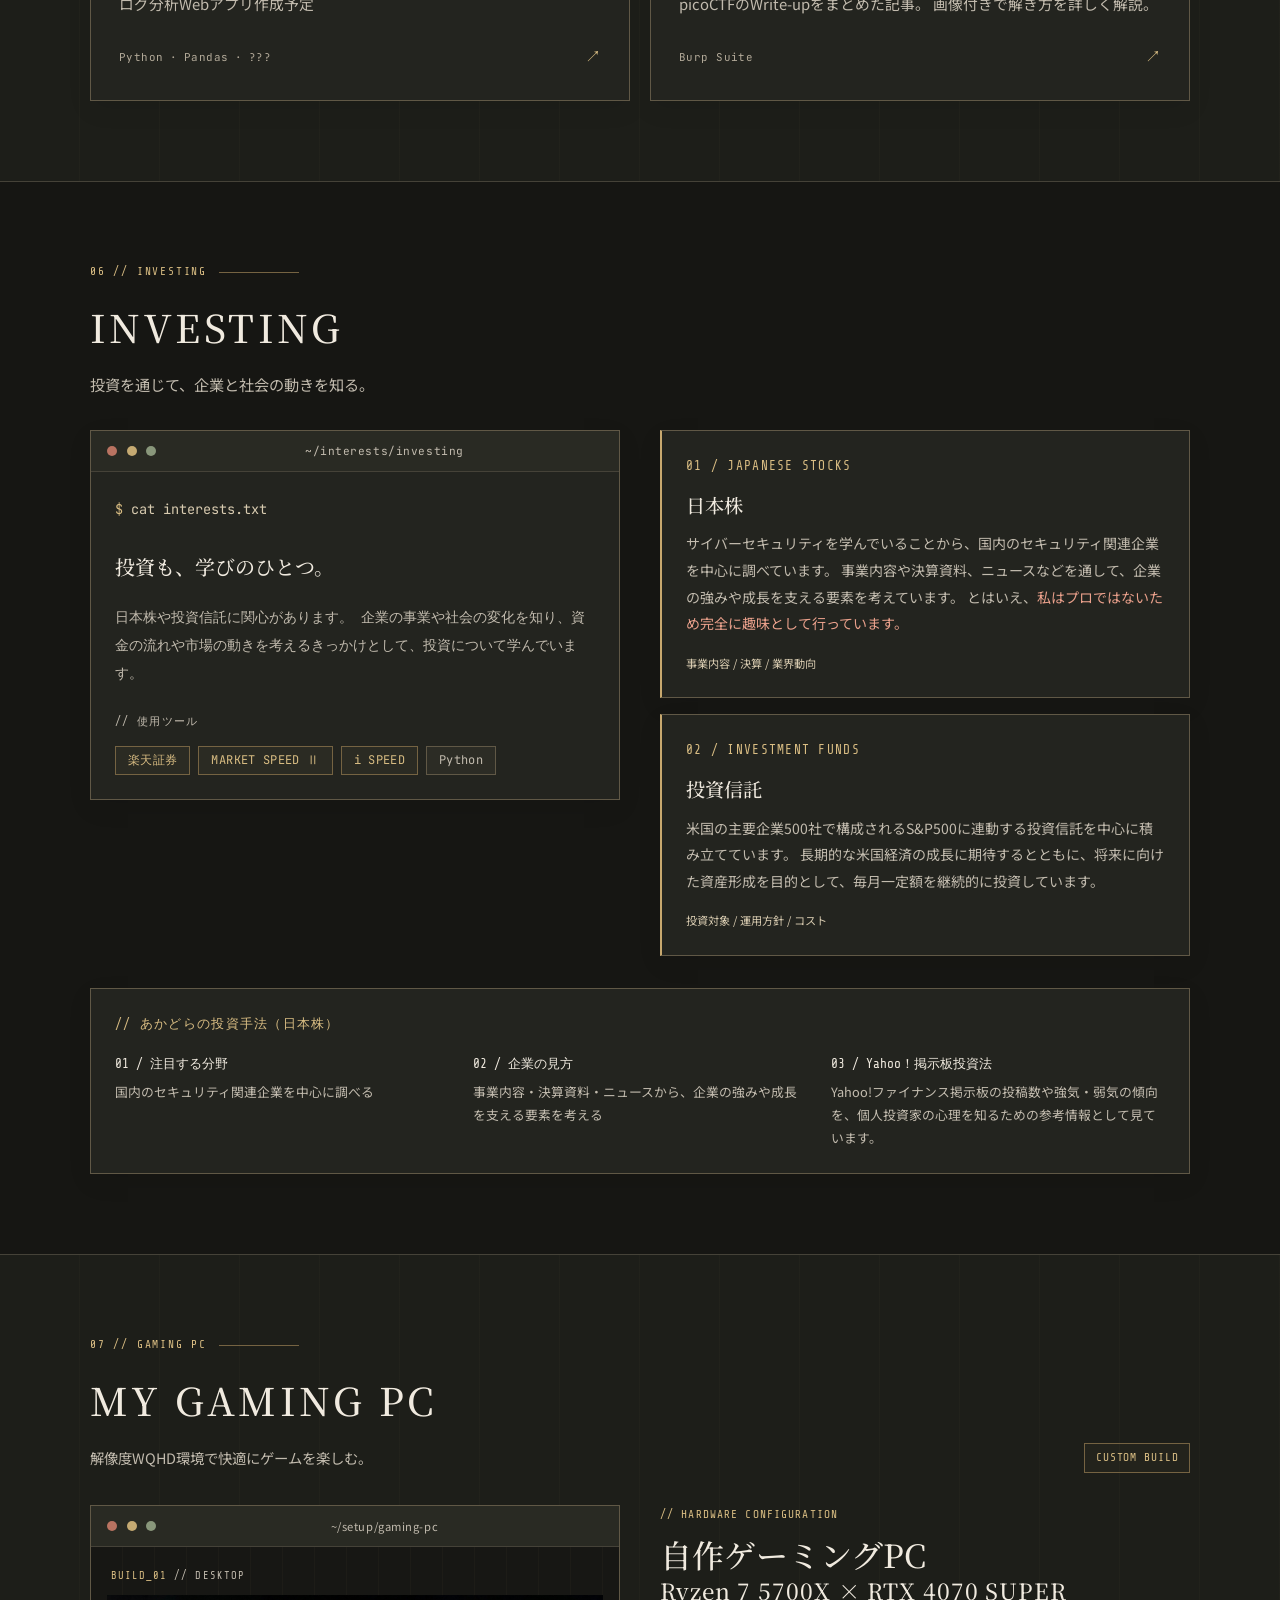
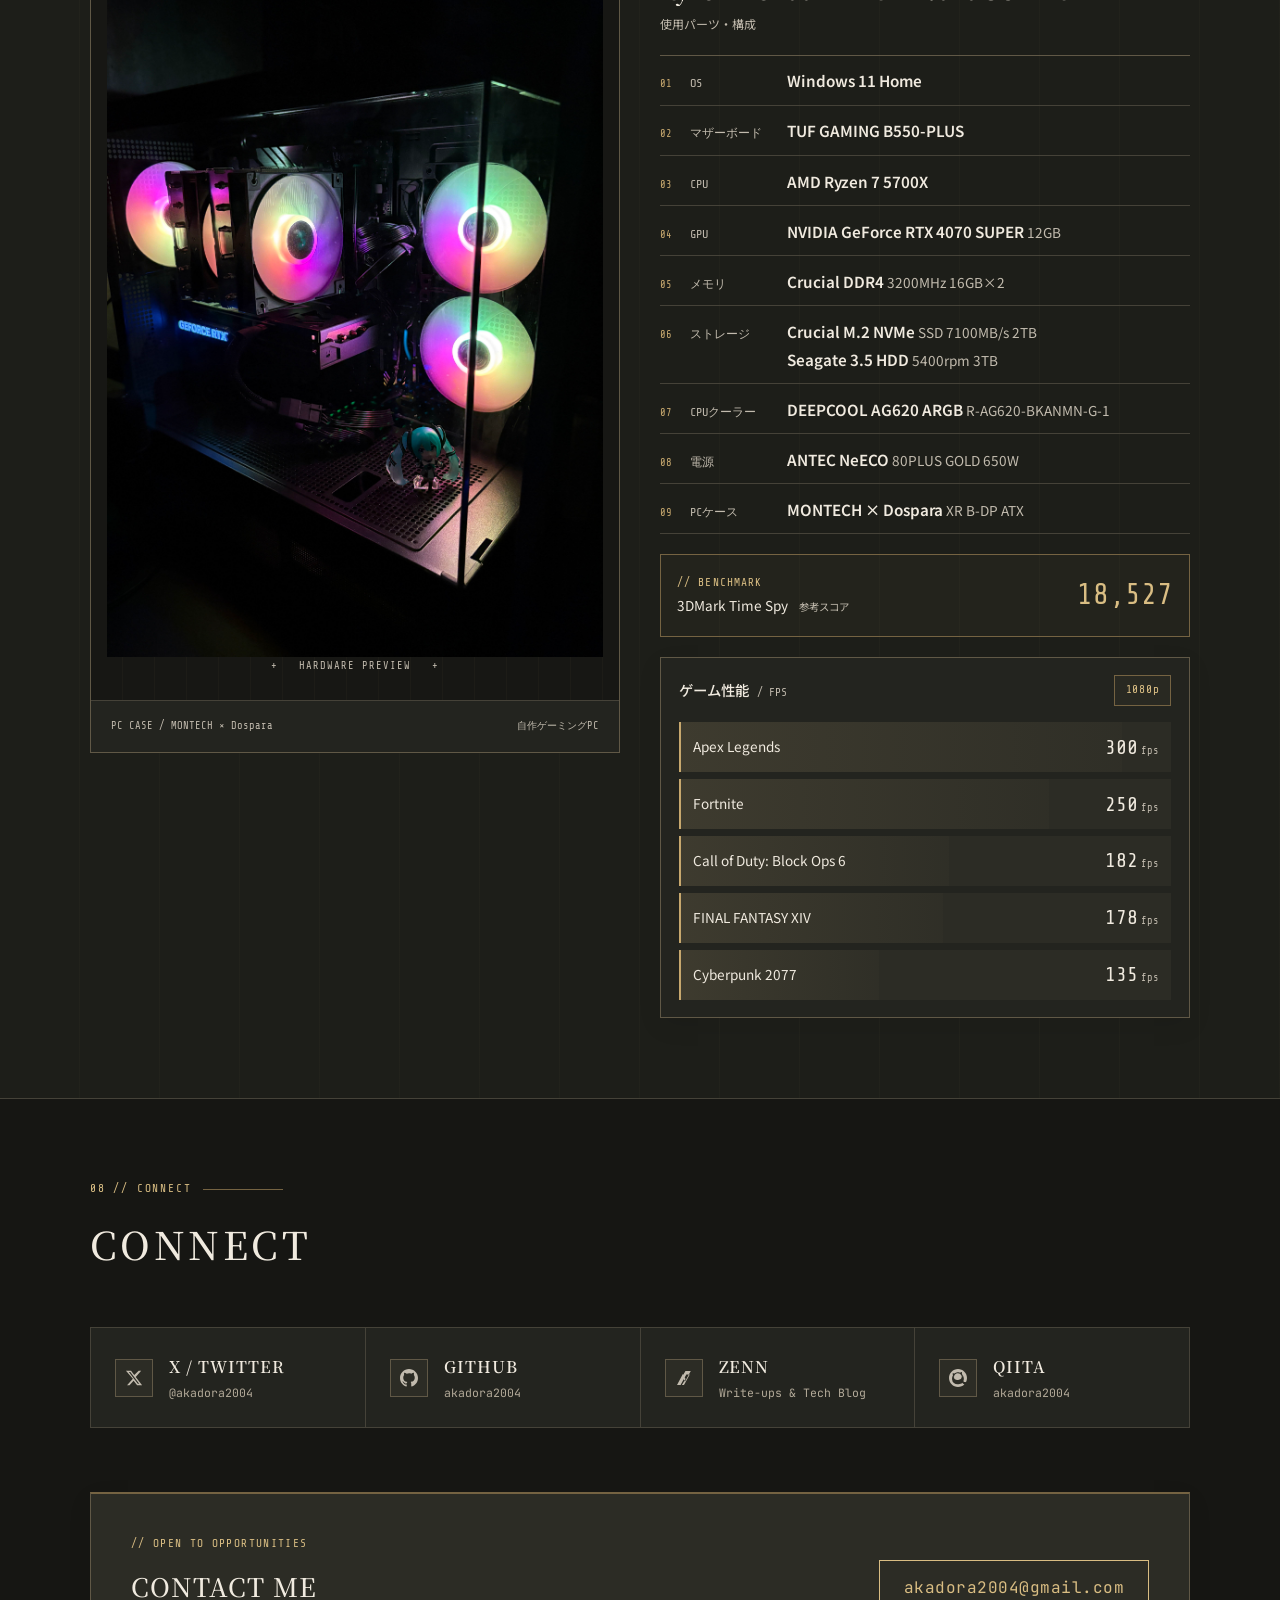
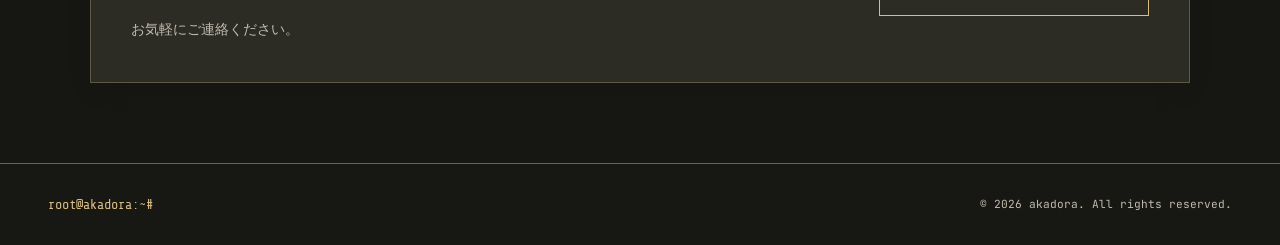
==== commit 93a4a7a9: "Simplify heading markup" ====
--- a/index.html
+++ b/index.html
@@ -214,10 +214,10 @@
         </section>
 
         <!-- Internship and event links -->
-        <section id="activities" aria-labelledby="activities-heading">
+        <section id="activities">
             <div class="container">
                 <p class="section-tag">03 // activities</p>
-                <h2 id="activities-heading">Internships &amp; Events</h2>
+                <h2>Internships &amp; Events</h2>
                 <div class="activity-links">
                     <a href="internship.html" class="resource-card">
                         <div>
@@ -303,10 +303,10 @@
         </section>
 
         <!-- Investing -->
-        <section id="investing" aria-labelledby="investing-heading">
+        <section id="investing">
             <div class="container">
                 <p class="section-tag">06 // investing</p>
-                <h2 id="investing-heading">Investing</h2>
+                <h2>Investing</h2>
                 <p class="investing-intro">投資を通じて、企業と社会の動きを知る。</p>
 
                 <div class="investing-grid">
@@ -369,10 +369,10 @@
         </section>
 
         <!-- Gaming PC -->
-        <section id="gaming-pc" aria-labelledby="pc-heading">
+        <section id="gaming-pc">
             <div class="container">
                 <p class="section-tag">07 // gaming pc</p>
-                <h2 id="pc-heading">My Gaming PC</h2>
+                <h2>My Gaming PC</h2>
                 <div class="pc-intro">
                     <p>解像度WQHD環境で快適にゲームを楽しむ。</p>
                     <span class="pc-build-label">CUSTOM BUILD</span>
--- a/css/wa-theme.css
+++ b/css/wa-theme.css
@@ -99,7 +99,11 @@
 .t-key { color: var(--green); }
 .tag-hot, .tag:hover { background: #d9bd830a; }
 .tag { line-height: 1.6; }
-.tl-item::before { content: '◇'; color: var(--green); }
+.tl-item::before {
+    content: '◆';
+    color: var(--green);
+    text-shadow: 0 0 6px #d9bd8380, 0 0 14px #d9bd8340;
+}
 .tl-desc, .proj-desc { line-height: 1.95; }
 .tl-title { font-size: 1.15rem; line-height: 1.8; }
 .action-link { color: var(--green); background: #d9bd8308; border-color: var(--green-mute); }
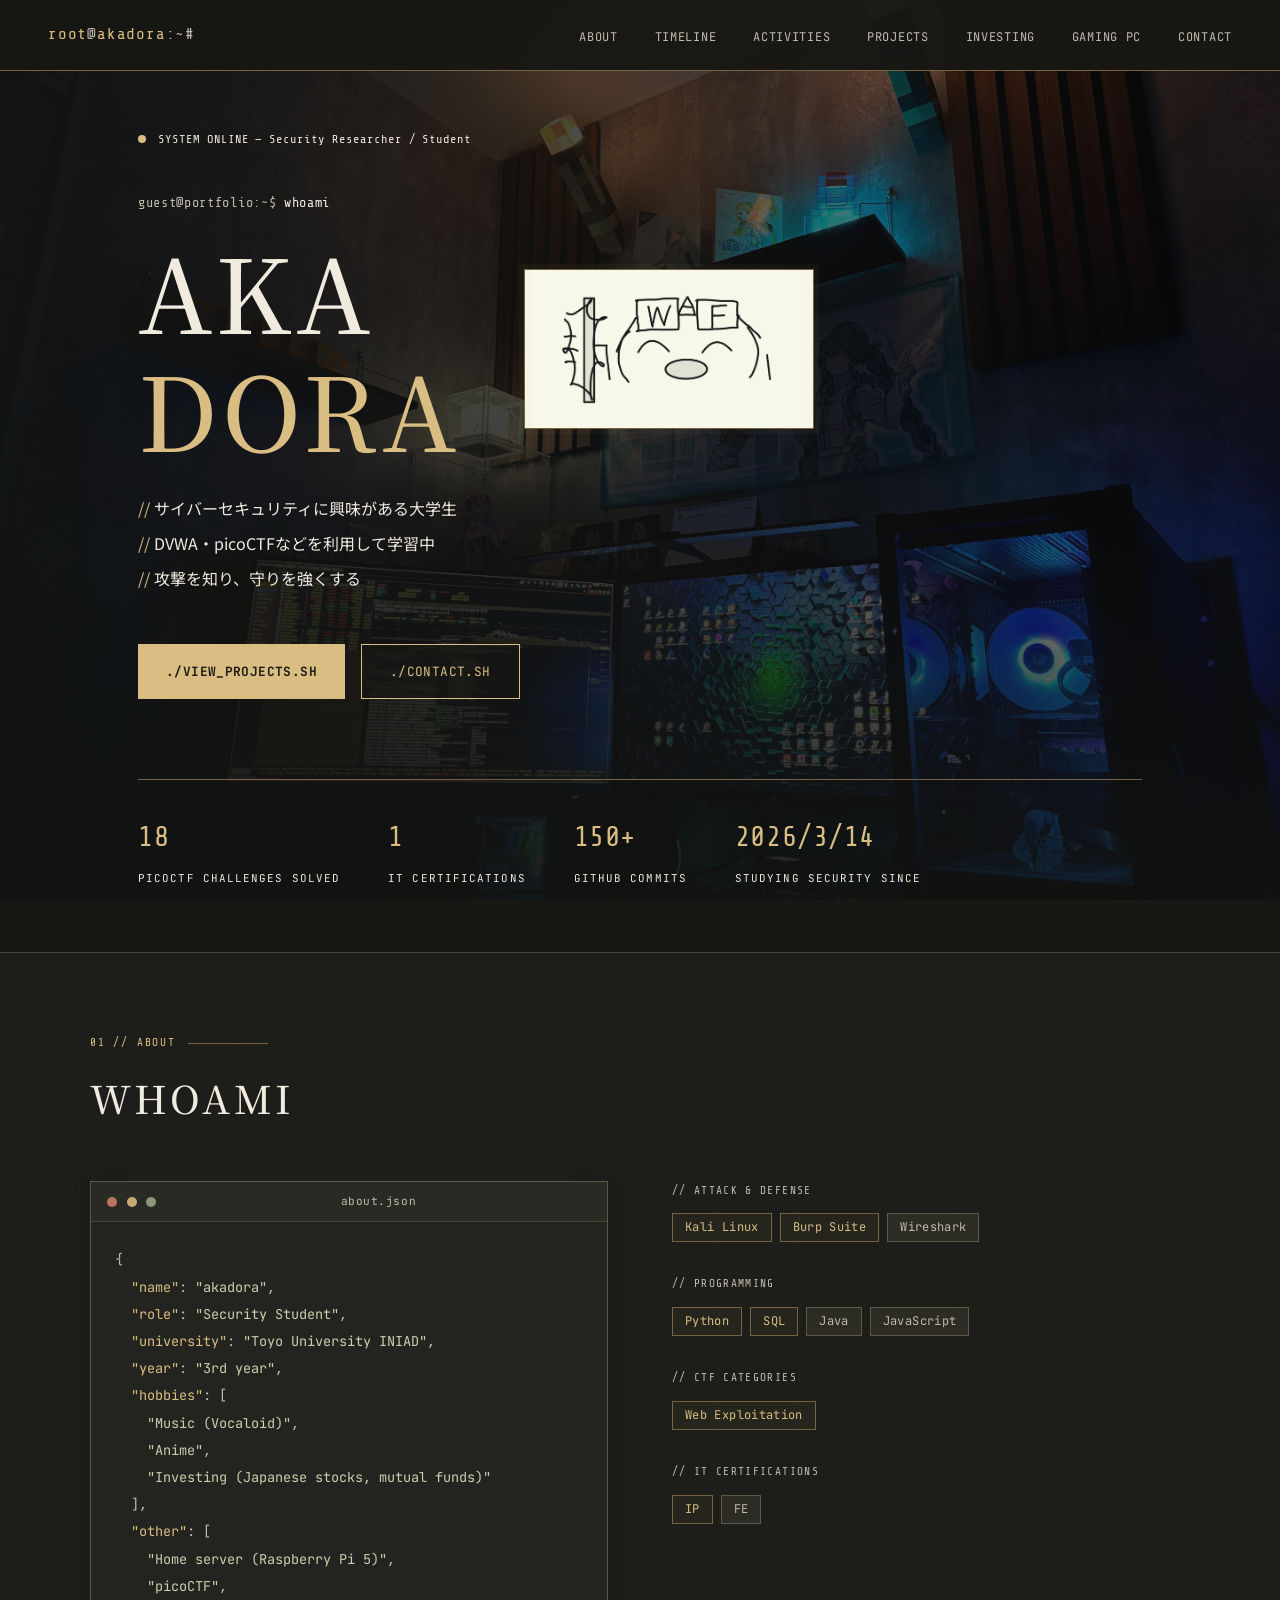
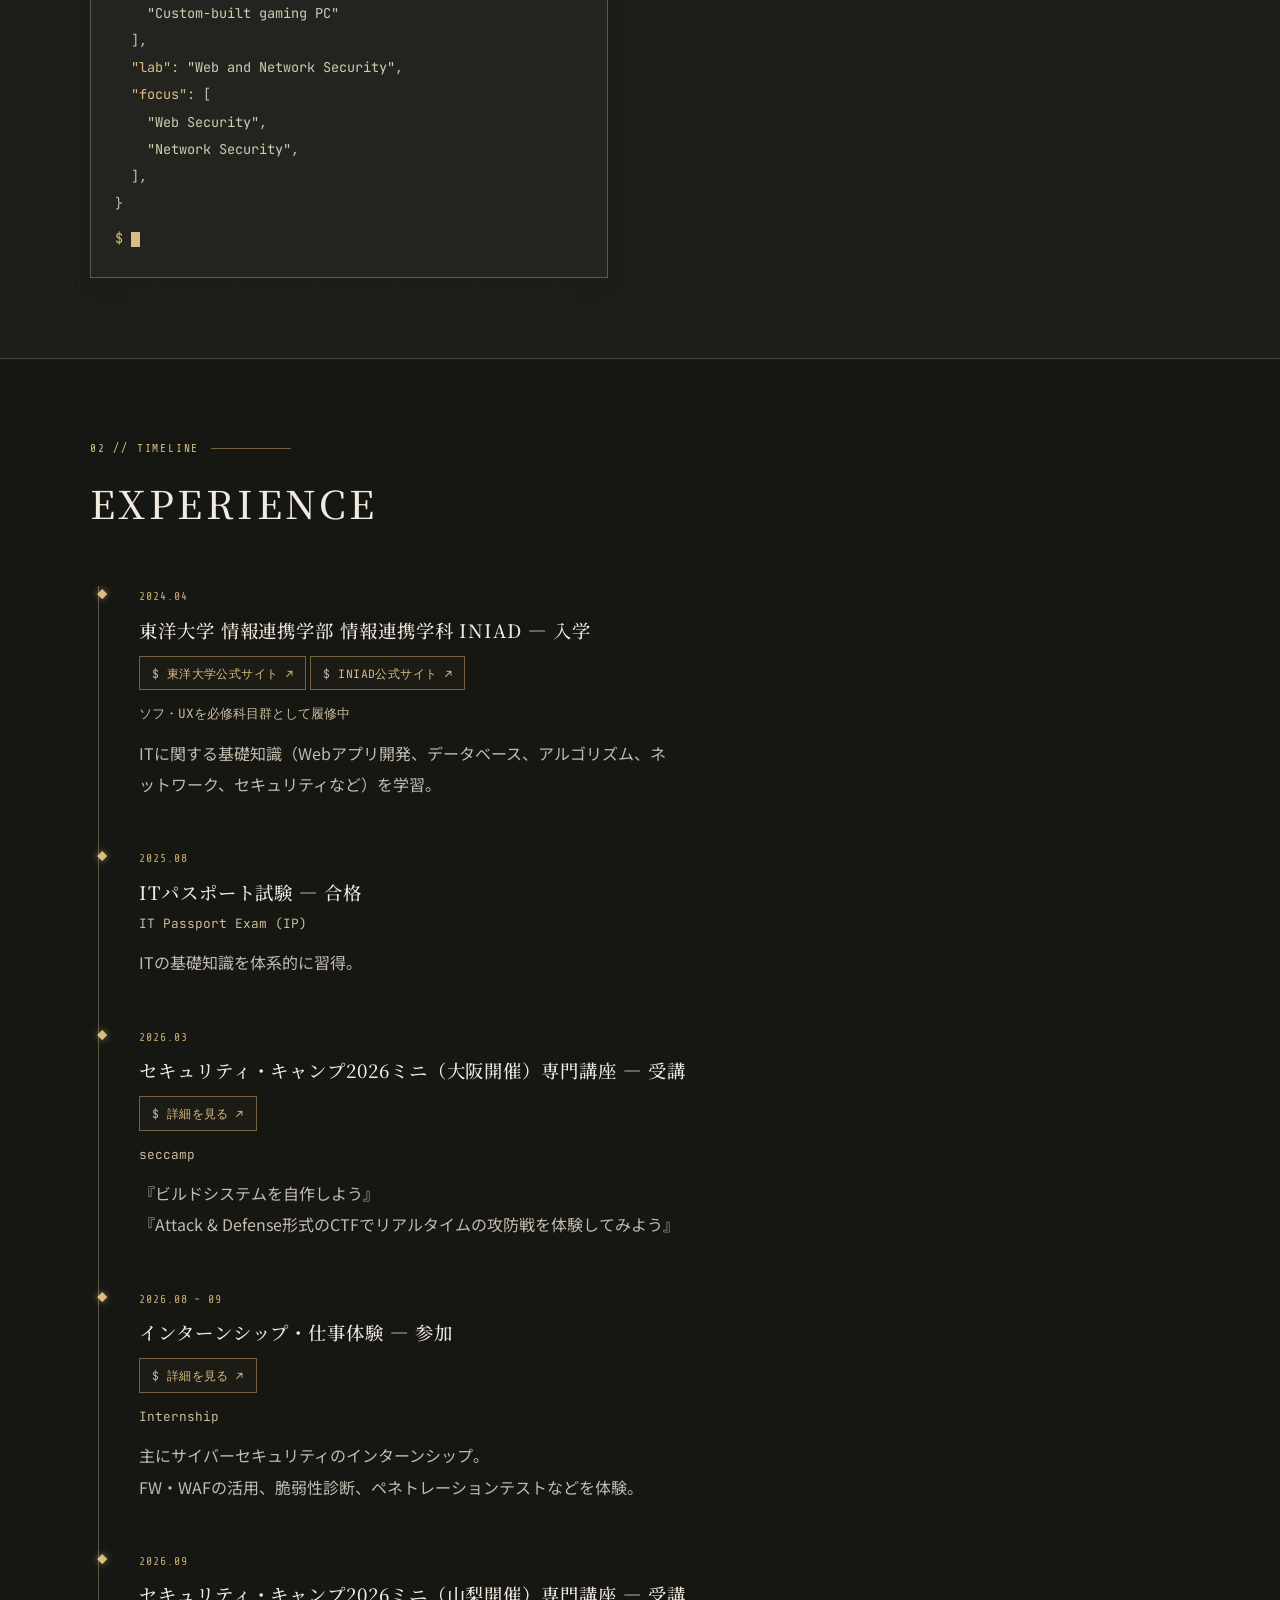
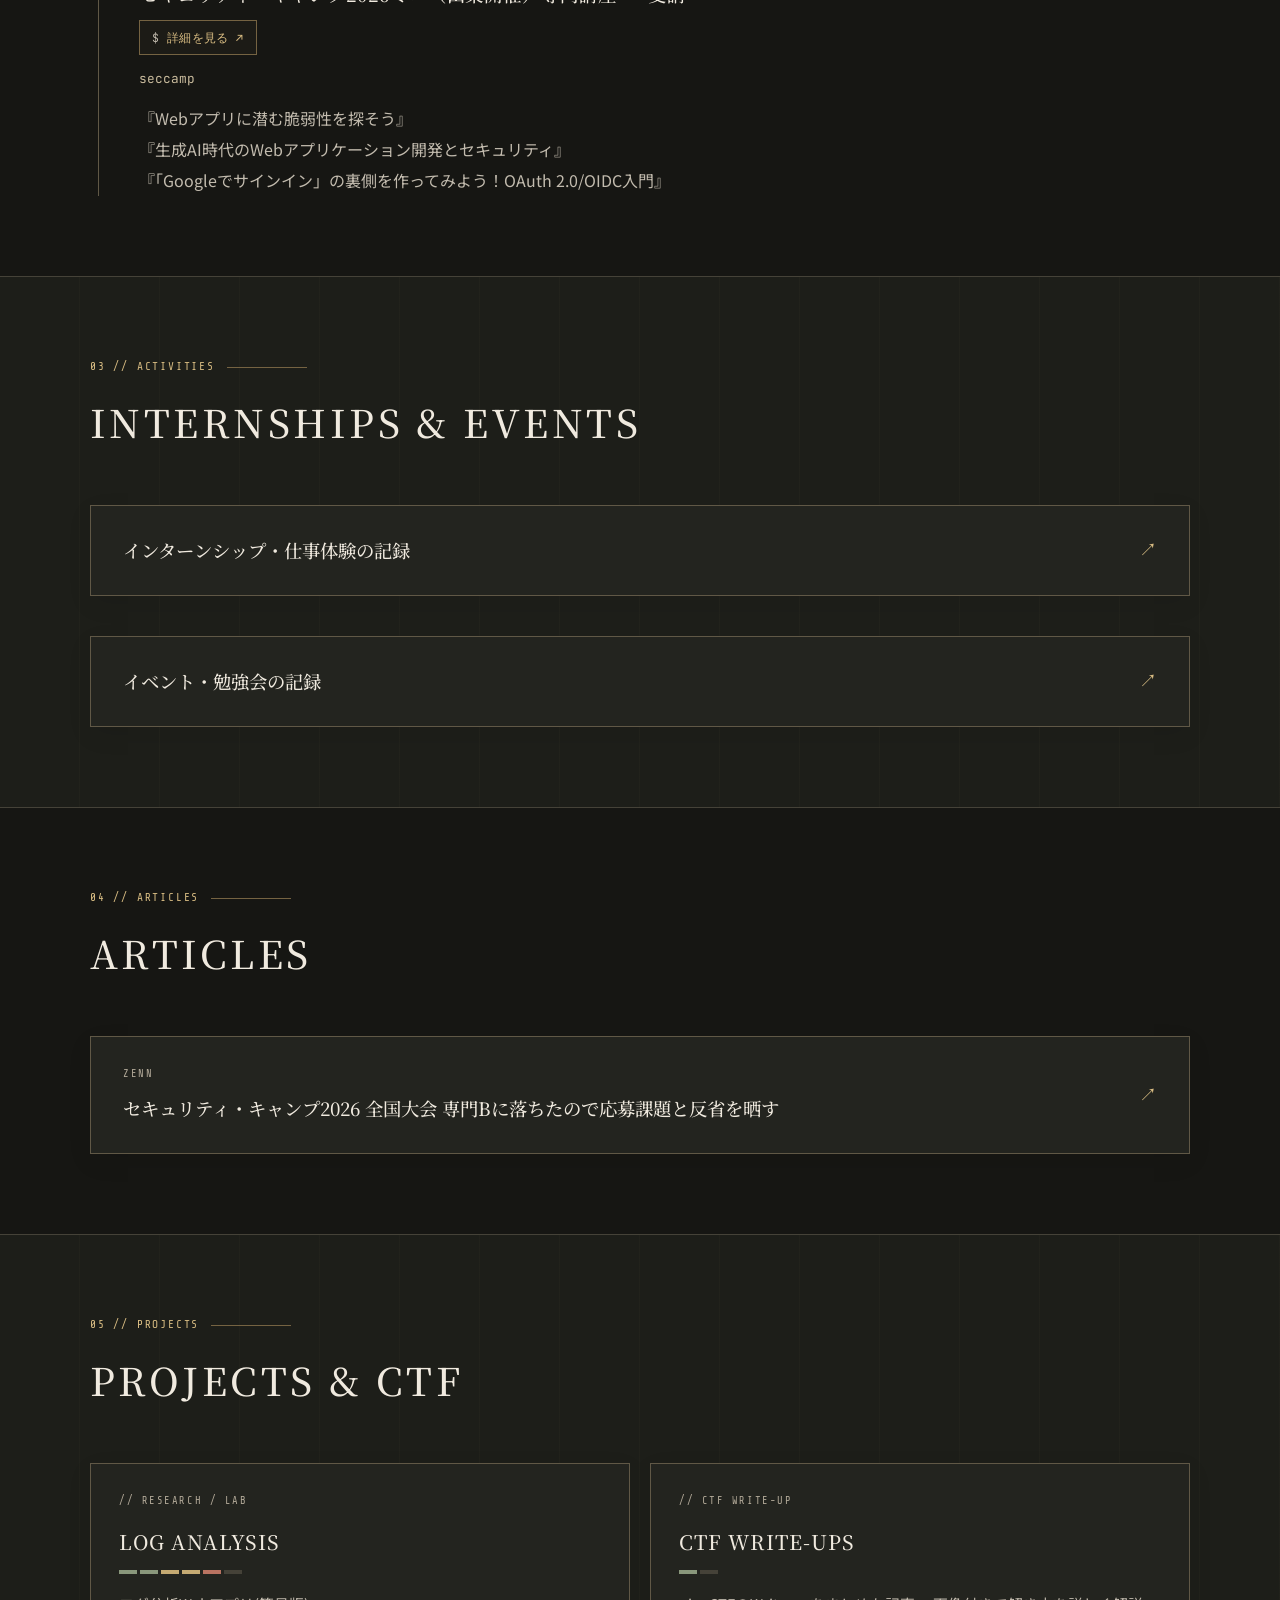
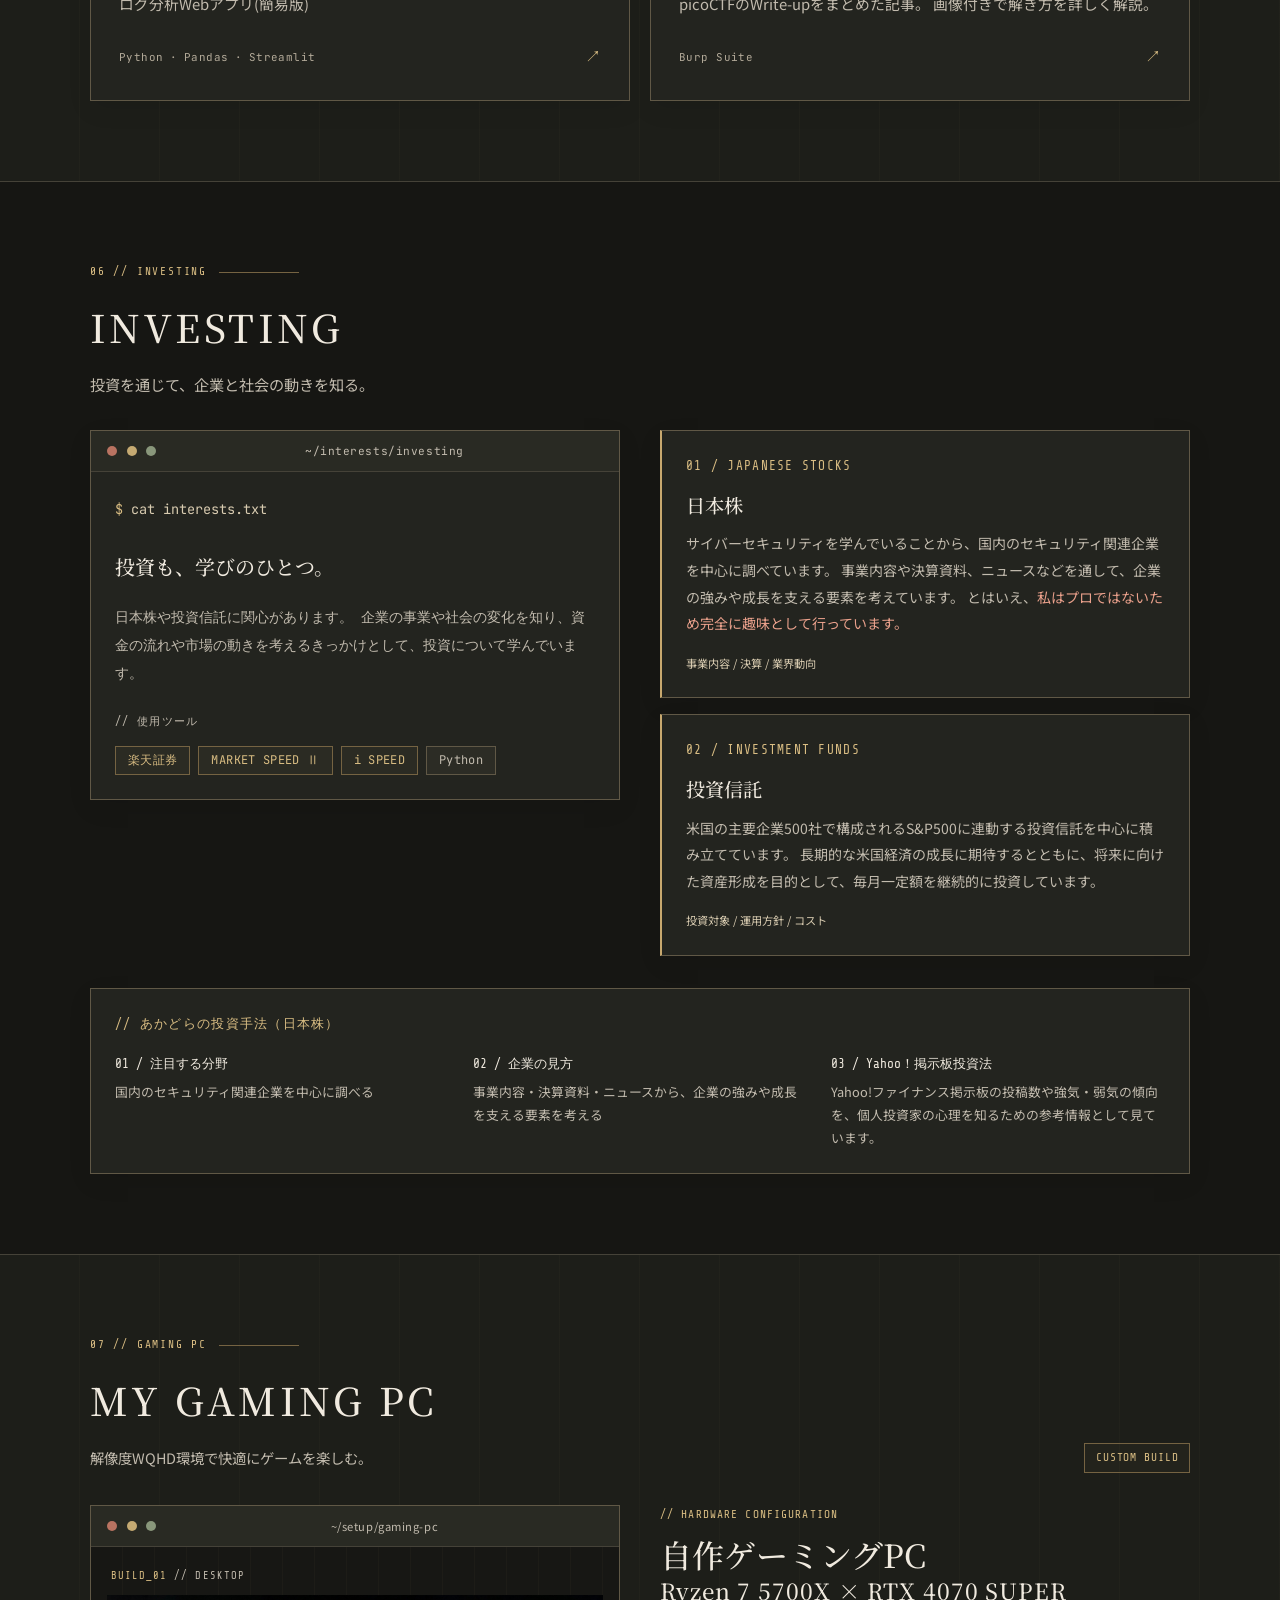
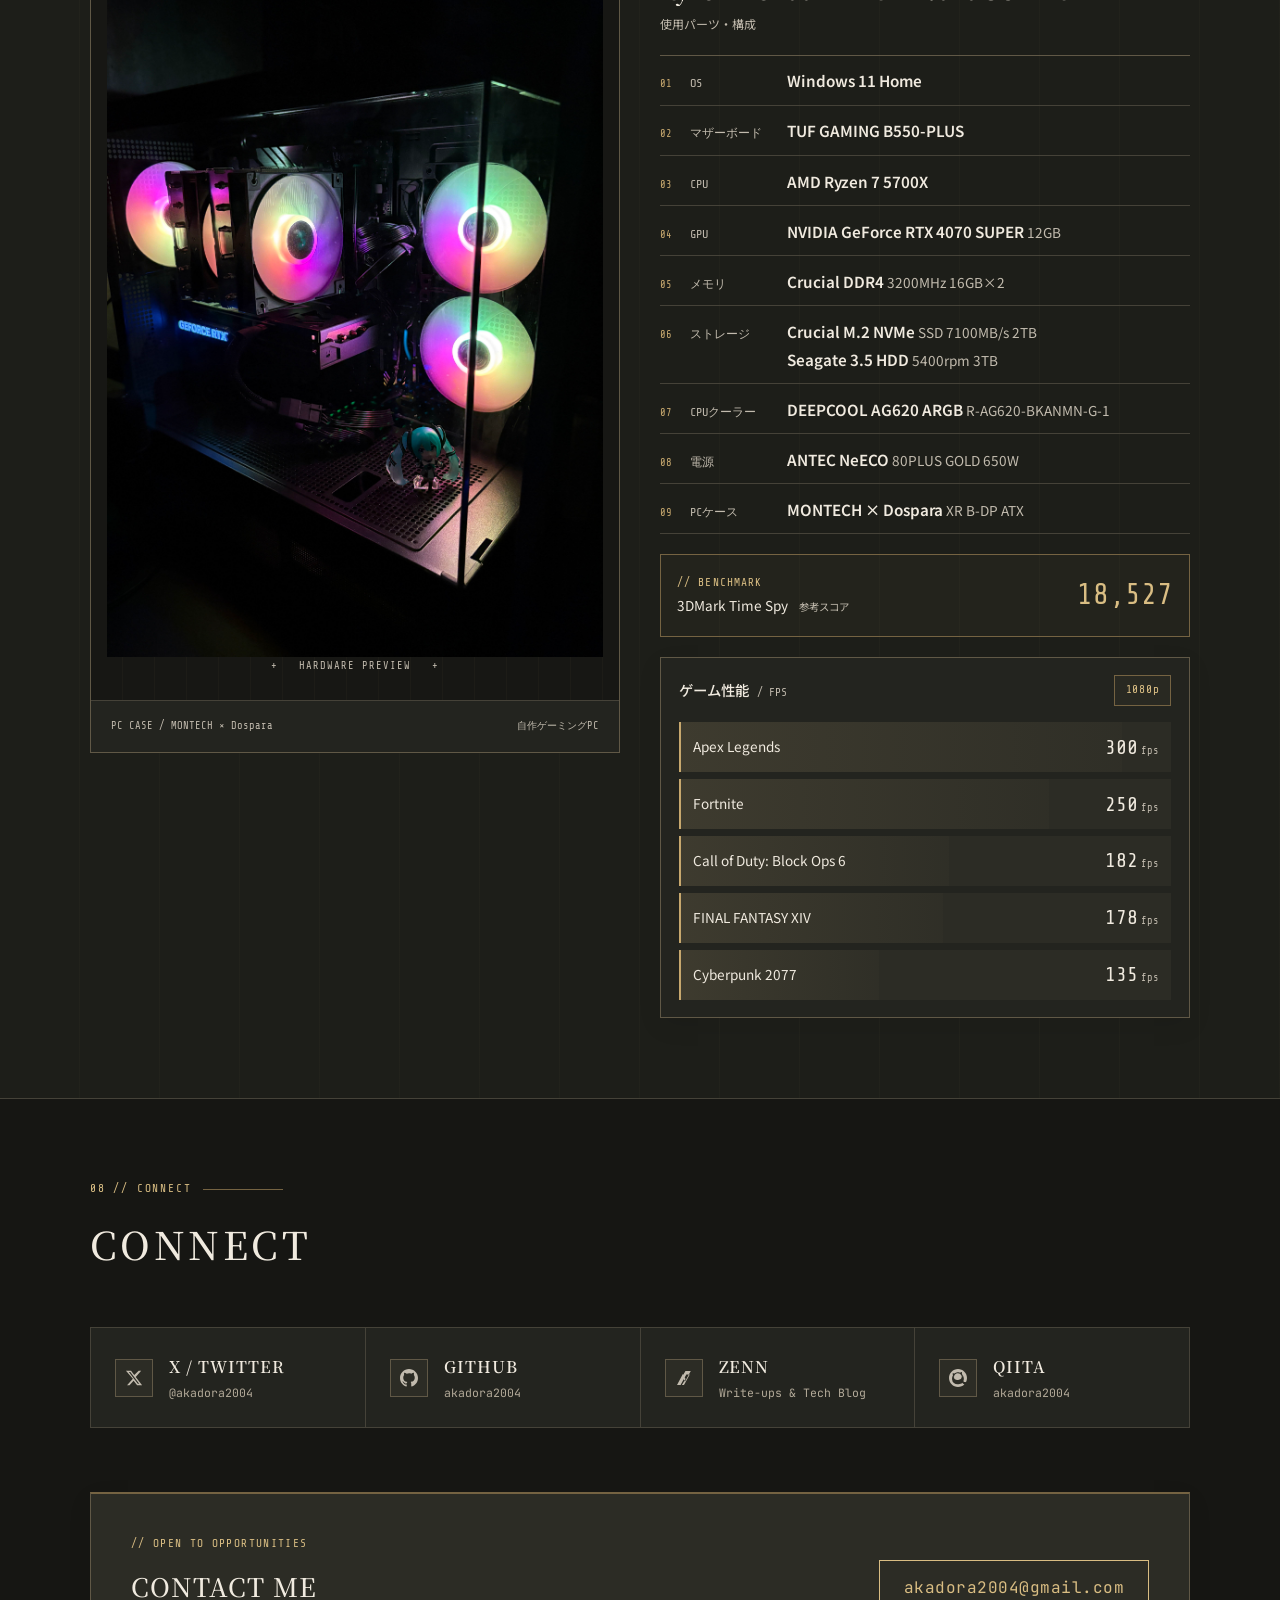
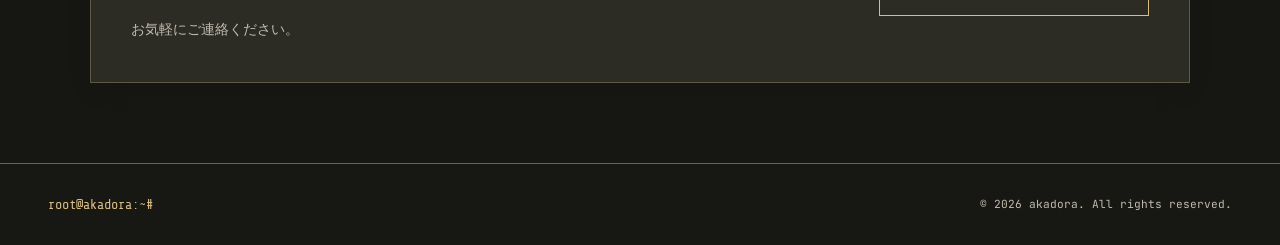
==== commit 3cf5c875: "ログ分析アプリの公開リンクと紹介内容を更新" ====
--- a/index.html
+++ b/index.html
@@ -257,7 +257,7 @@
             <h2>Projects &amp; CTF</h2>
             <div class="projects-grid">
 
-            <a href="unreleased.html" target="_blank" class="proj-card">
+            <a href="https://network-log-analyzer-light.streamlit.app/" target="_blank" class="proj-card">
                 <p class="proj-type">// Research / Lab</p>
                 <p class="proj-title">Log analysis</p>
                 <div class="diff-bar">
@@ -269,11 +269,11 @@
                 <div class="diff-pip"></div>
                 </div>
                 <p class="proj-desc">
-                    ログ分析Webアプリ作成予定
+                    ログ分析Webアプリ(簡易版)
                 </p>
                 <div class="proj-footer">
                 <div class="proj-stack">
-                    <span>Python</span><span> · </span><span>Pandas</span><span> · </span><span>???</span>
+                    <span>Python</span><span> · </span><span>Pandas</span><span> · </span><span>Streamlit</span>
                 </div>
                 <span class="proj-arrow">↗</span>
                 </div>
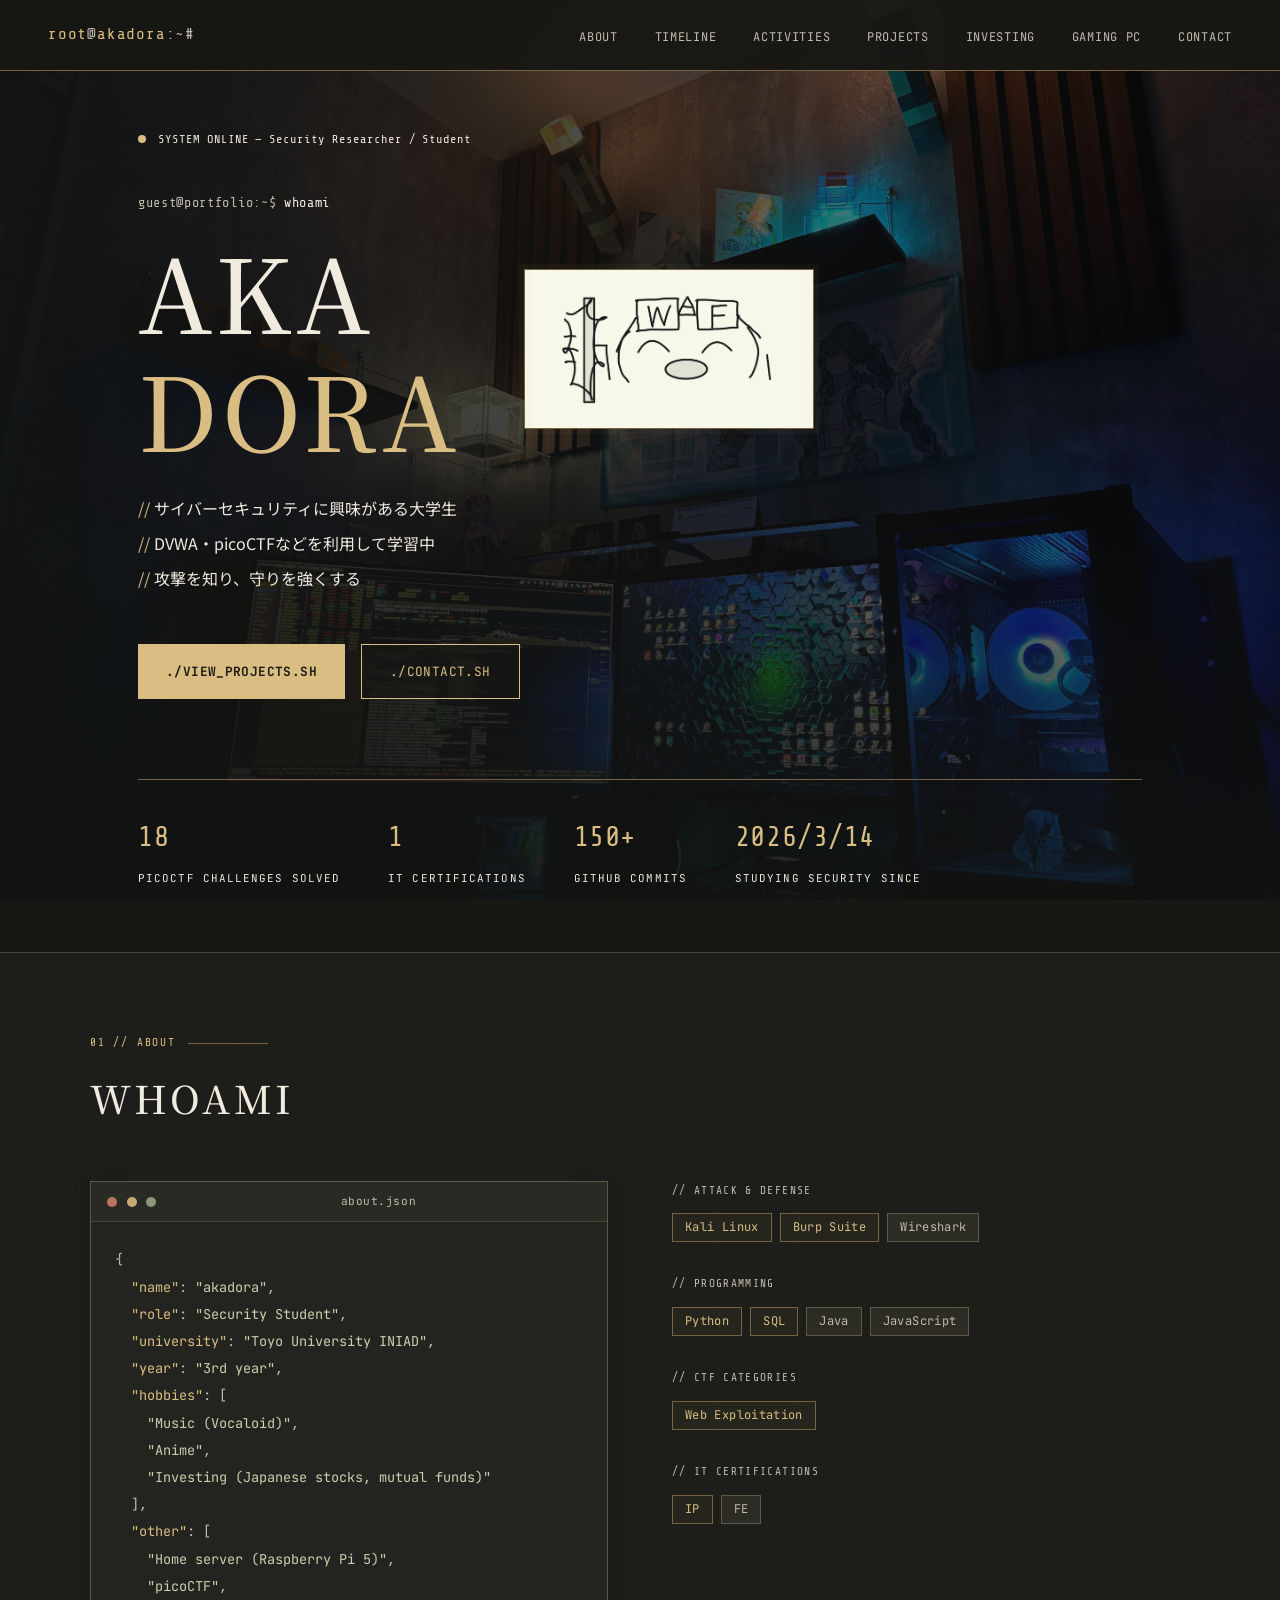
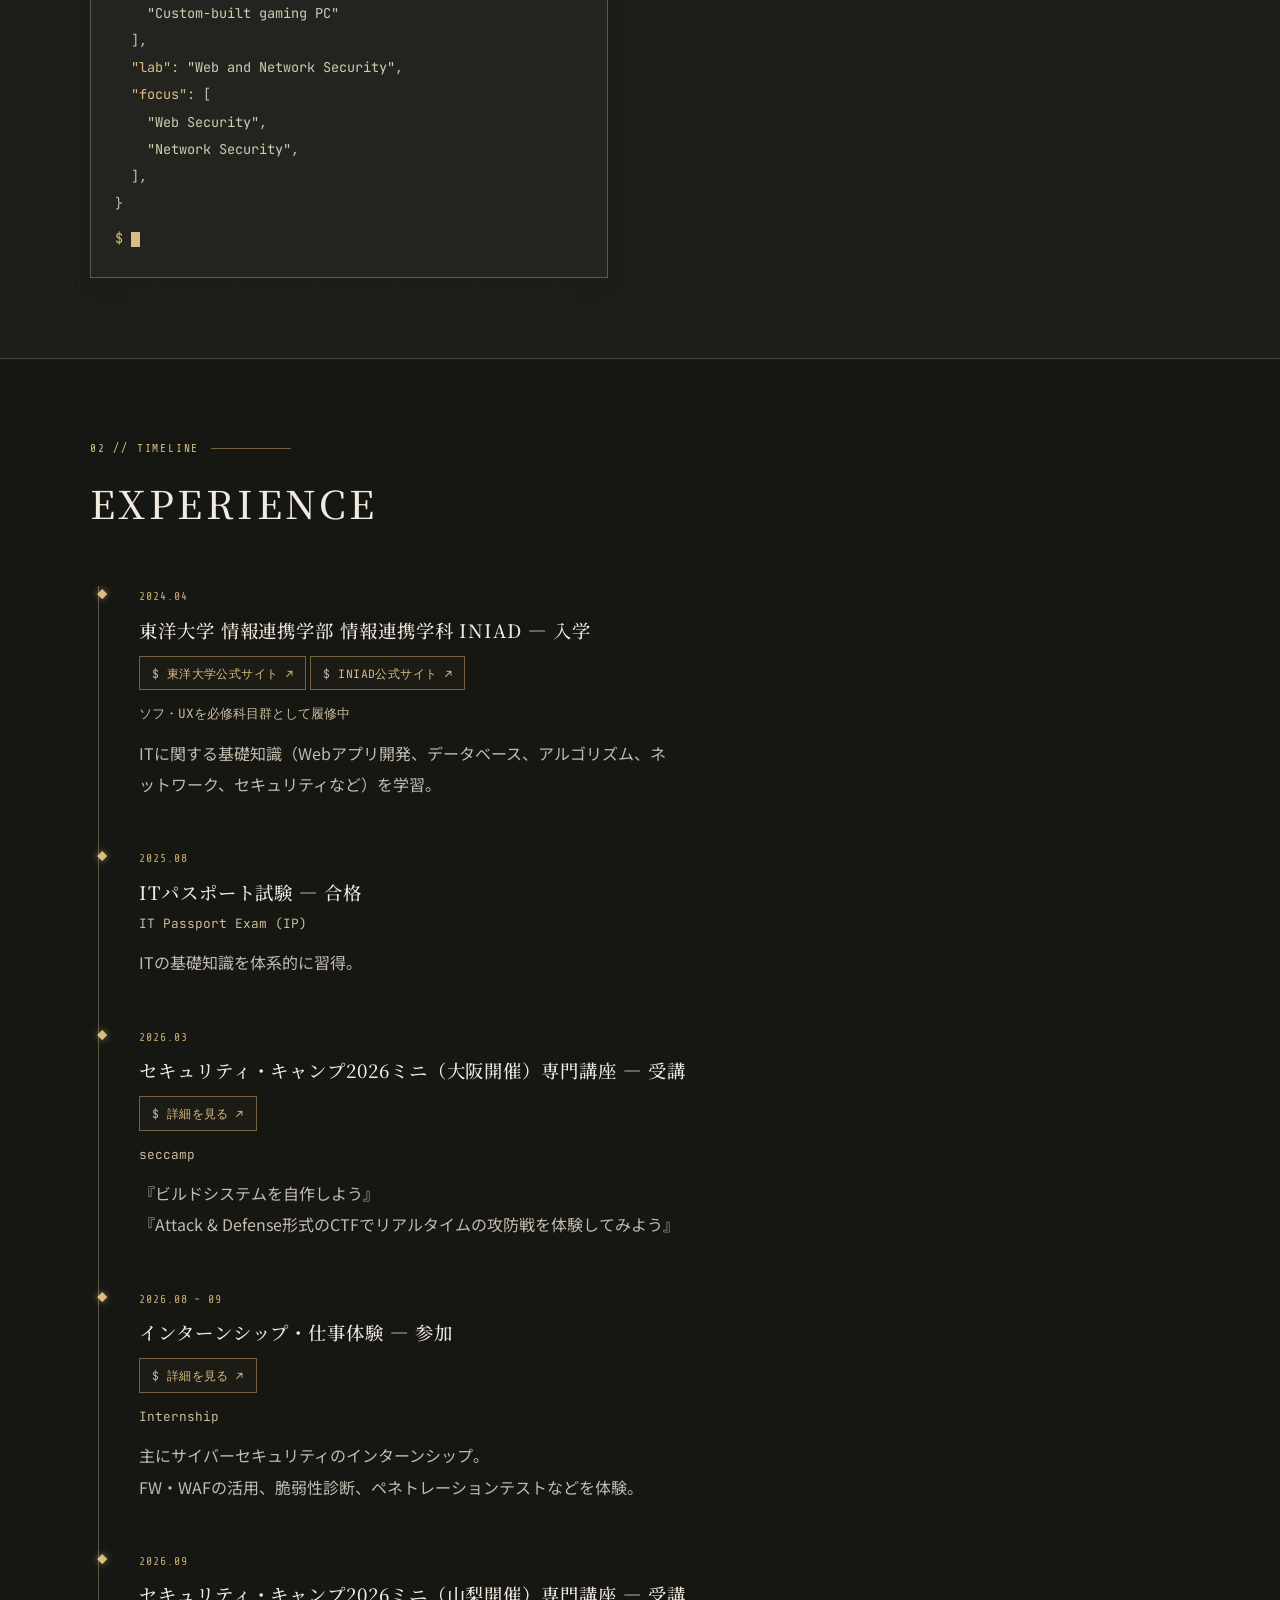
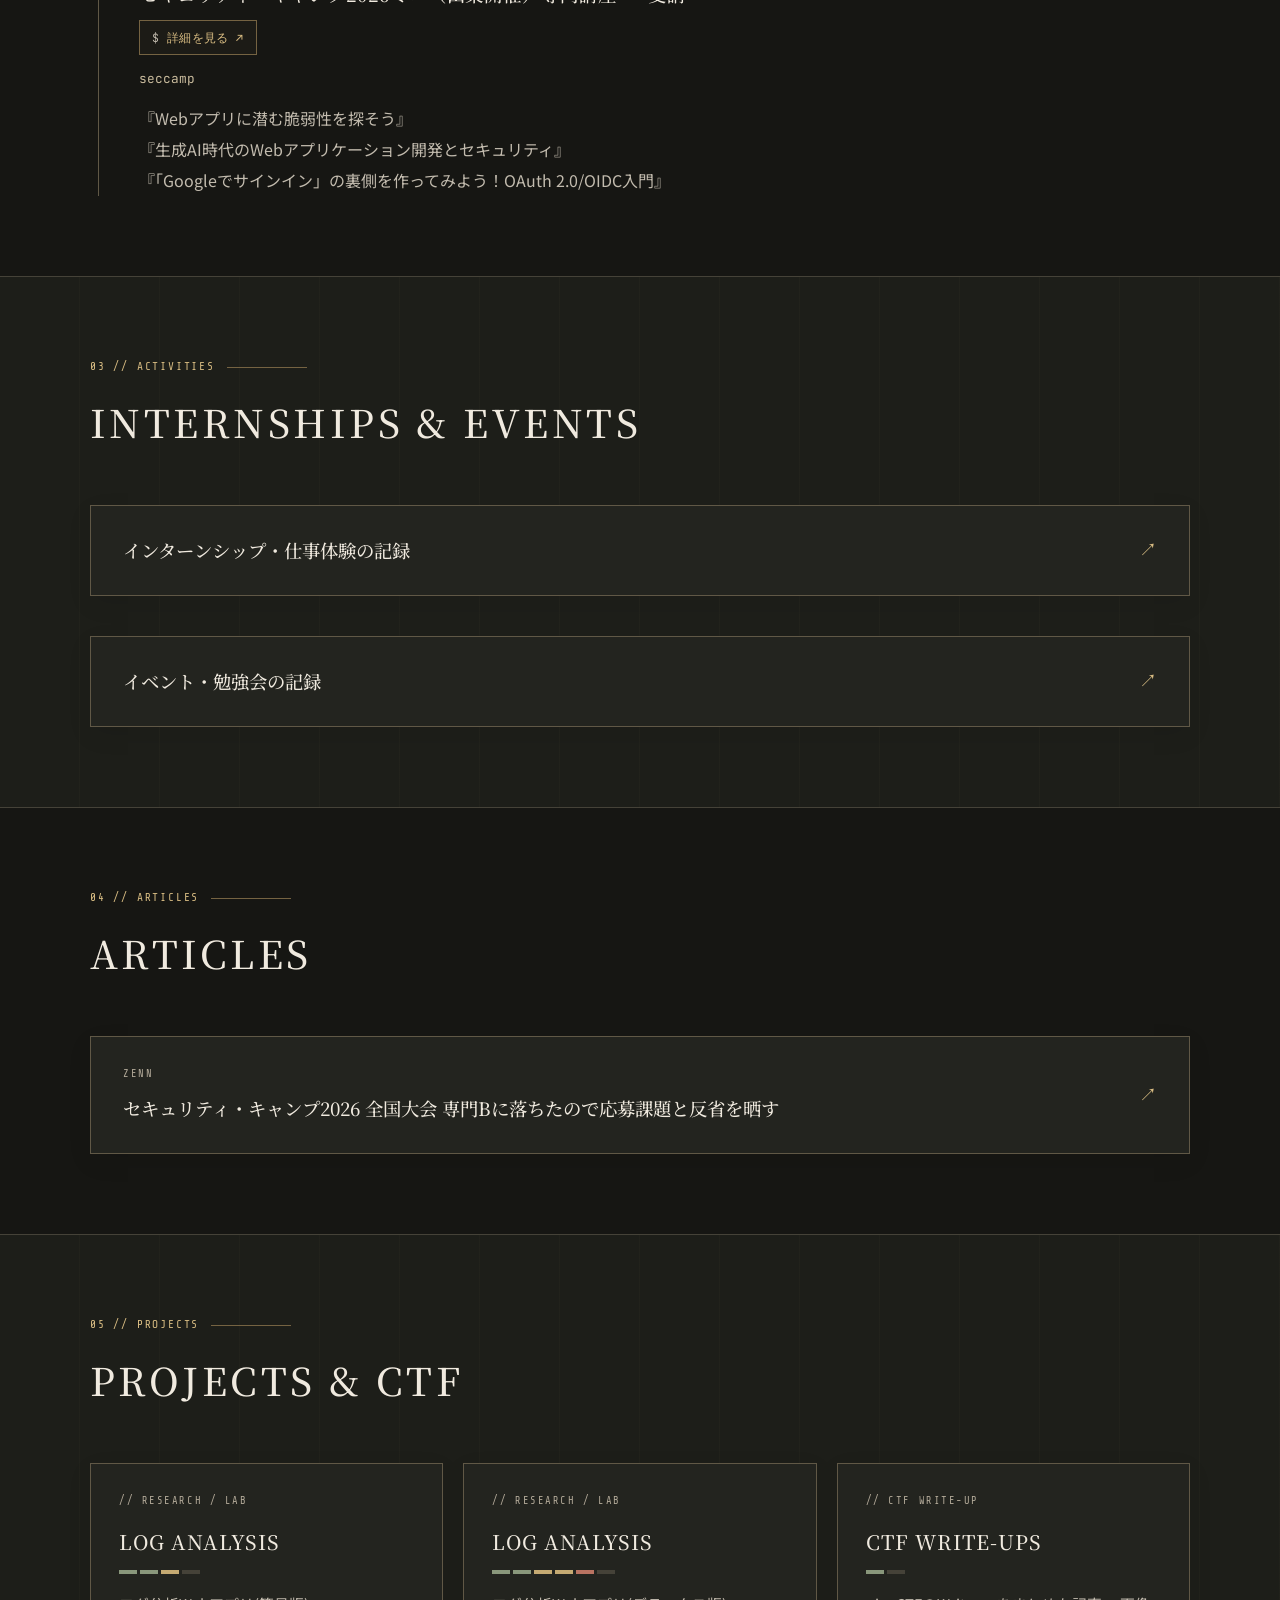
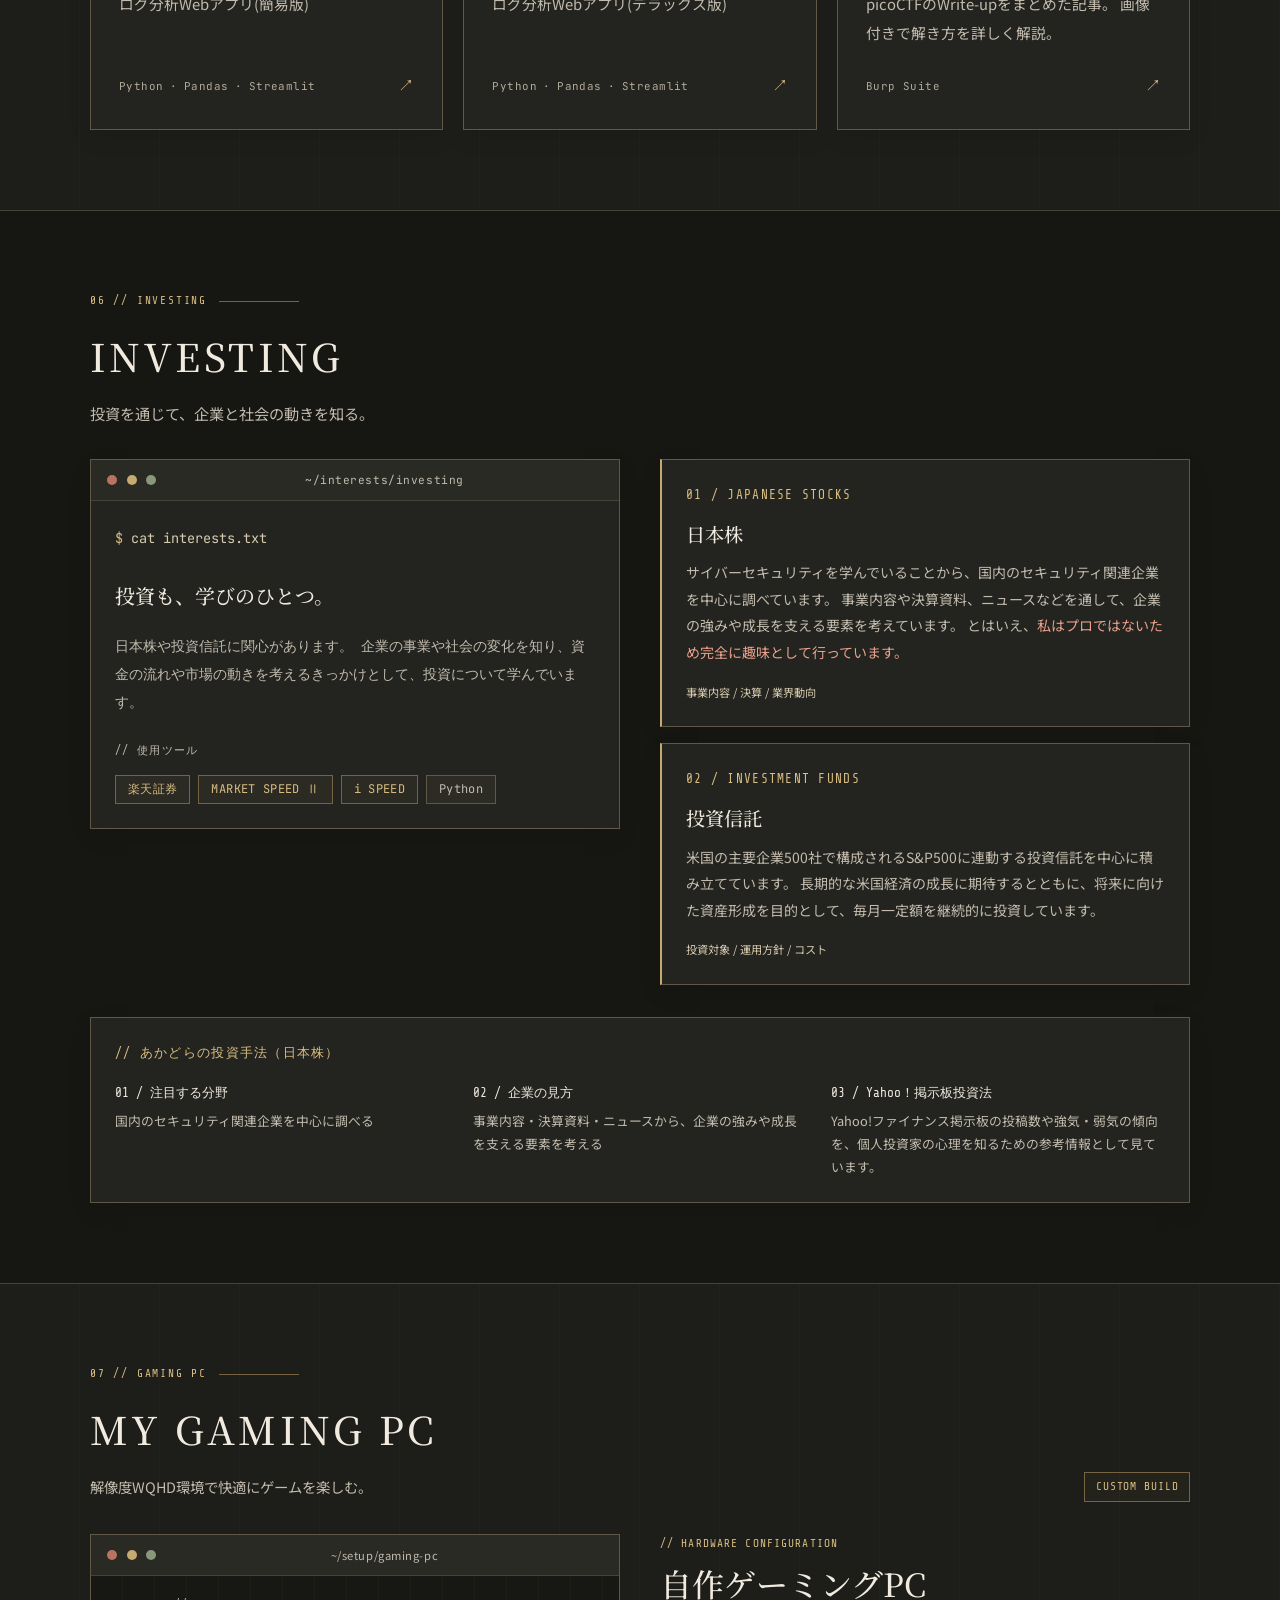
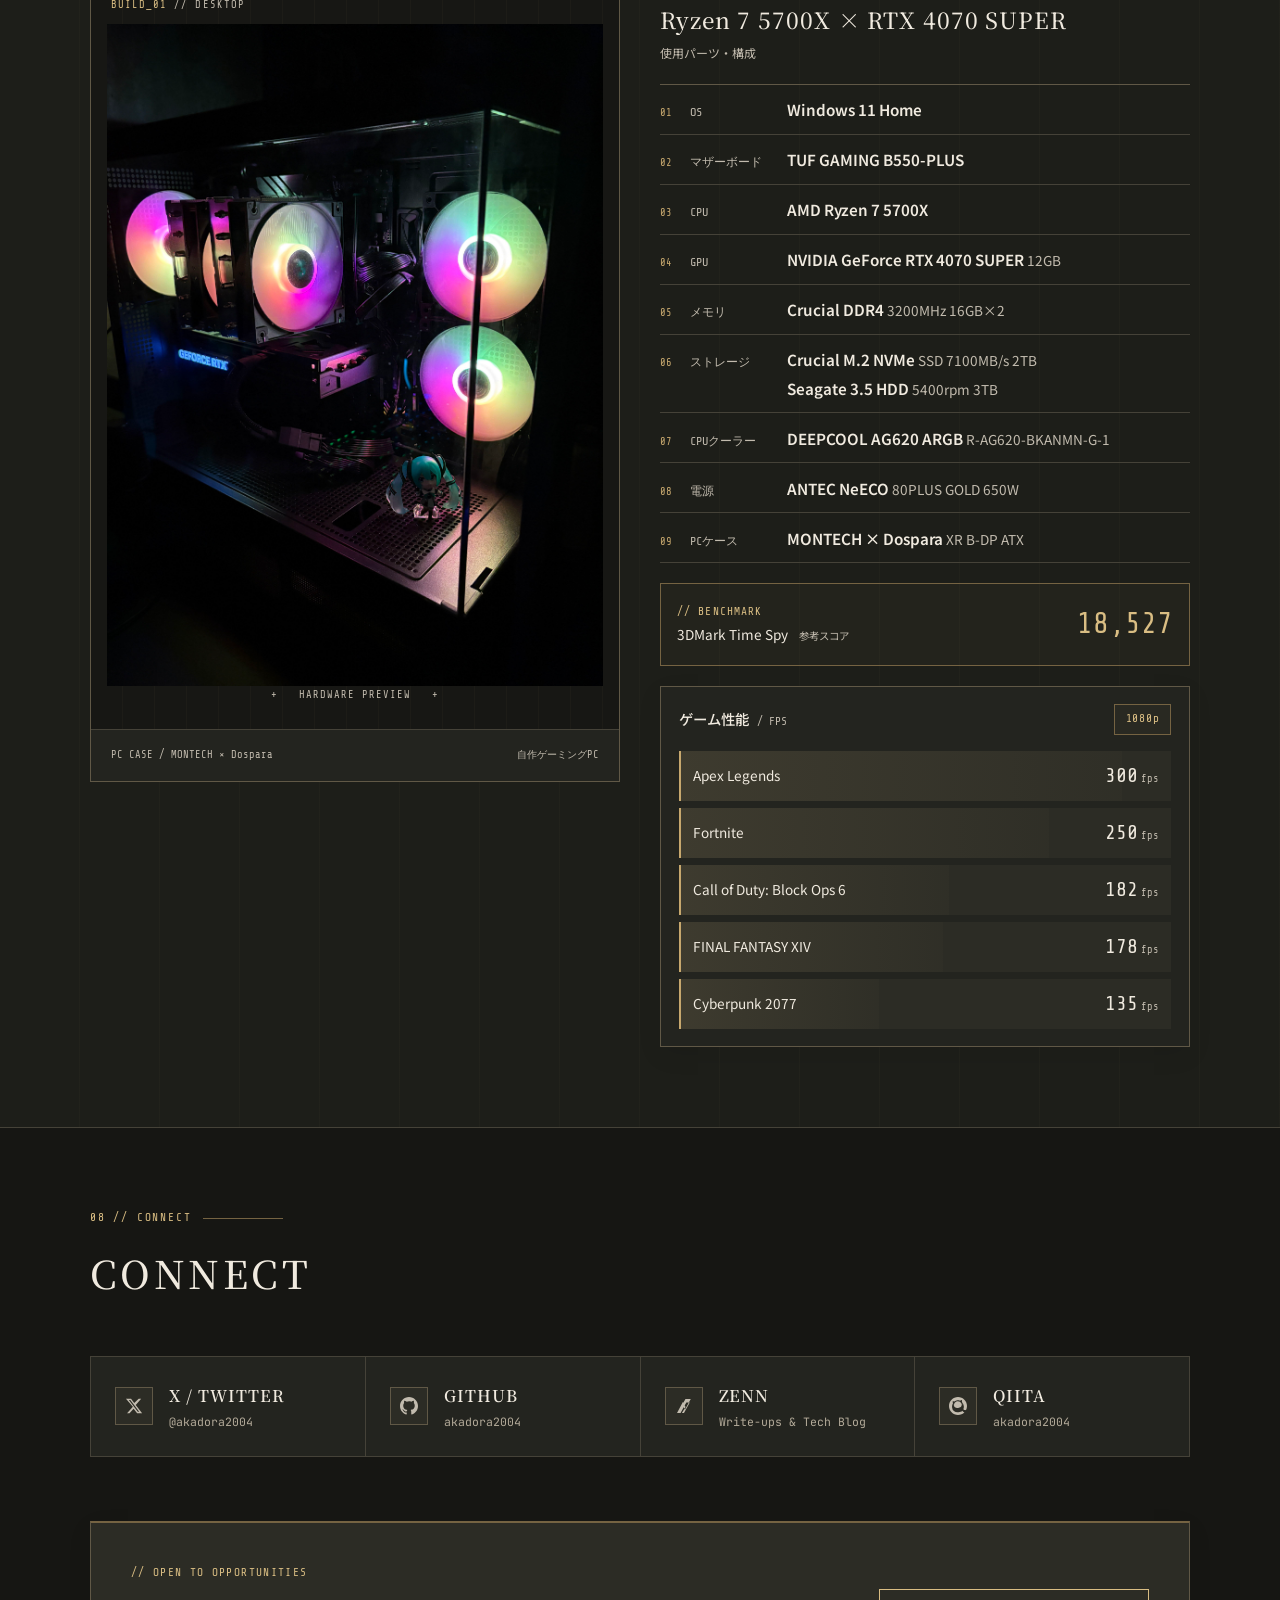
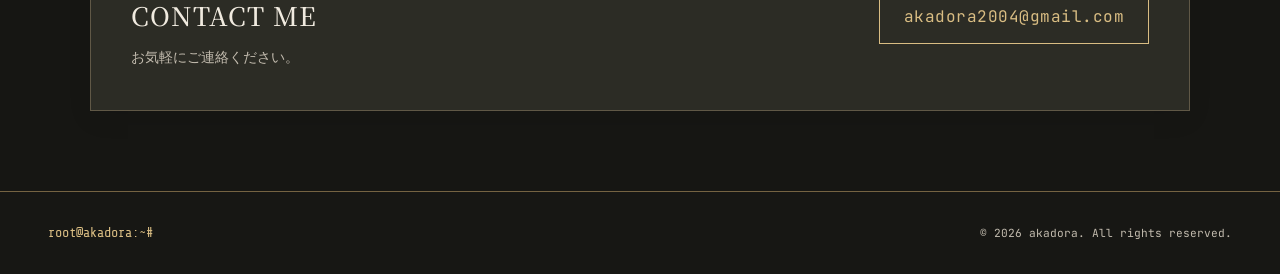
==== commit a3232c57: "add project" ====
--- a/index.html
+++ b/index.html
@@ -264,12 +264,32 @@
                 <div class="diff-pip on"></div>
                 <div class="diff-pip on"></div>
                 <div class="diff-pip med"></div>
+                <div class="diff-pip"></div>
+                </div>
+                <p class="proj-desc">
+                    ログ分析Webアプリ(簡易版)
+                </p>
+                <div class="proj-footer">
+                <div class="proj-stack">
+                    <span>Python</span><span> · </span><span>Pandas</span><span> · </span><span>Streamlit</span>
+                </div>
+                <span class="proj-arrow">↗</span>
+                </div>
+            </a>
+
+            <a href="https://network-log-analyzer-dx.streamlit.app/" target="_blank" class="proj-card">
+                <p class="proj-type">// Research / Lab</p>
+                <p class="proj-title">Log analysis</p>
+                <div class="diff-bar">
+                <div class="diff-pip on"></div>
+                <div class="diff-pip on"></div>
+                <div class="diff-pip med"></div>
                 <div class="diff-pip med"></div>
                 <div class="diff-pip hard"></div>
                 <div class="diff-pip"></div>
                 </div>
                 <p class="proj-desc">
-                    ログ分析Webアプリ(簡易版)
+                    ログ分析Webアプリ(デラックス版)
                 </p>
                 <div class="proj-footer">
                 <div class="proj-stack">
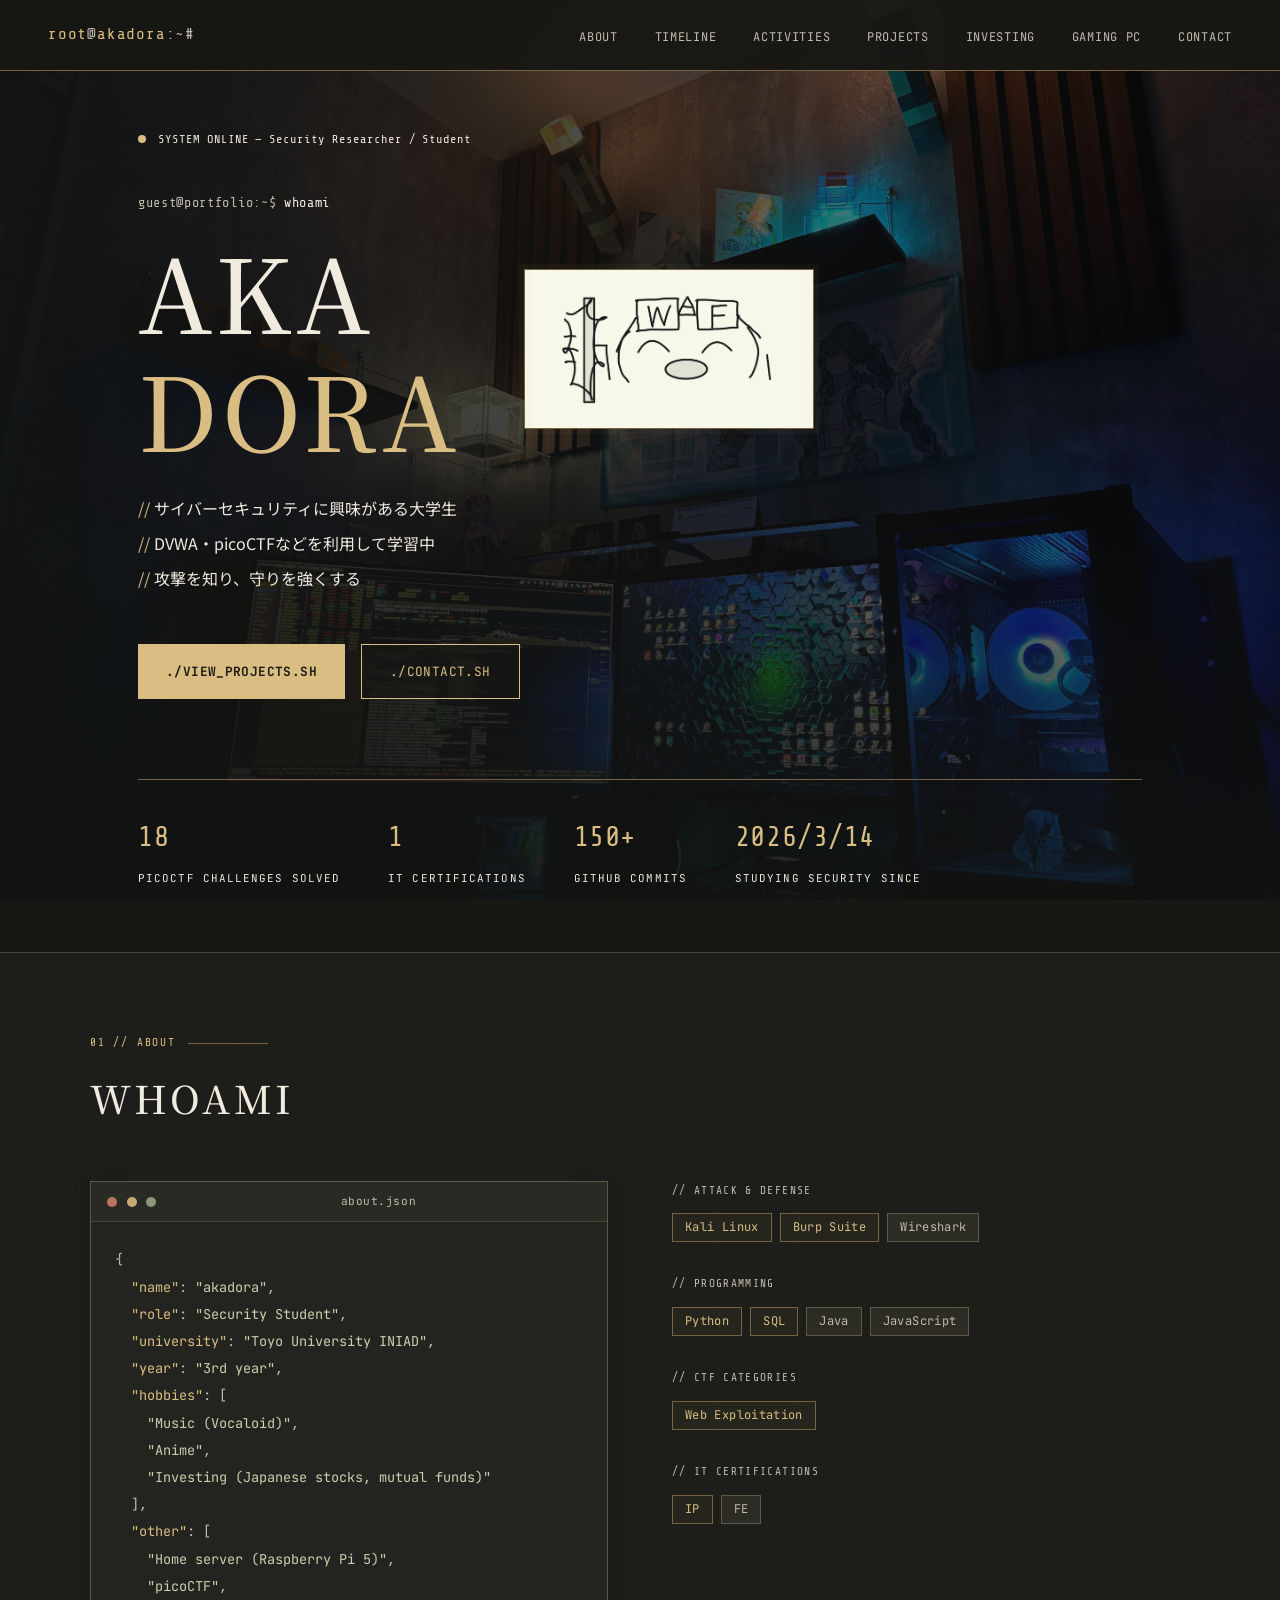
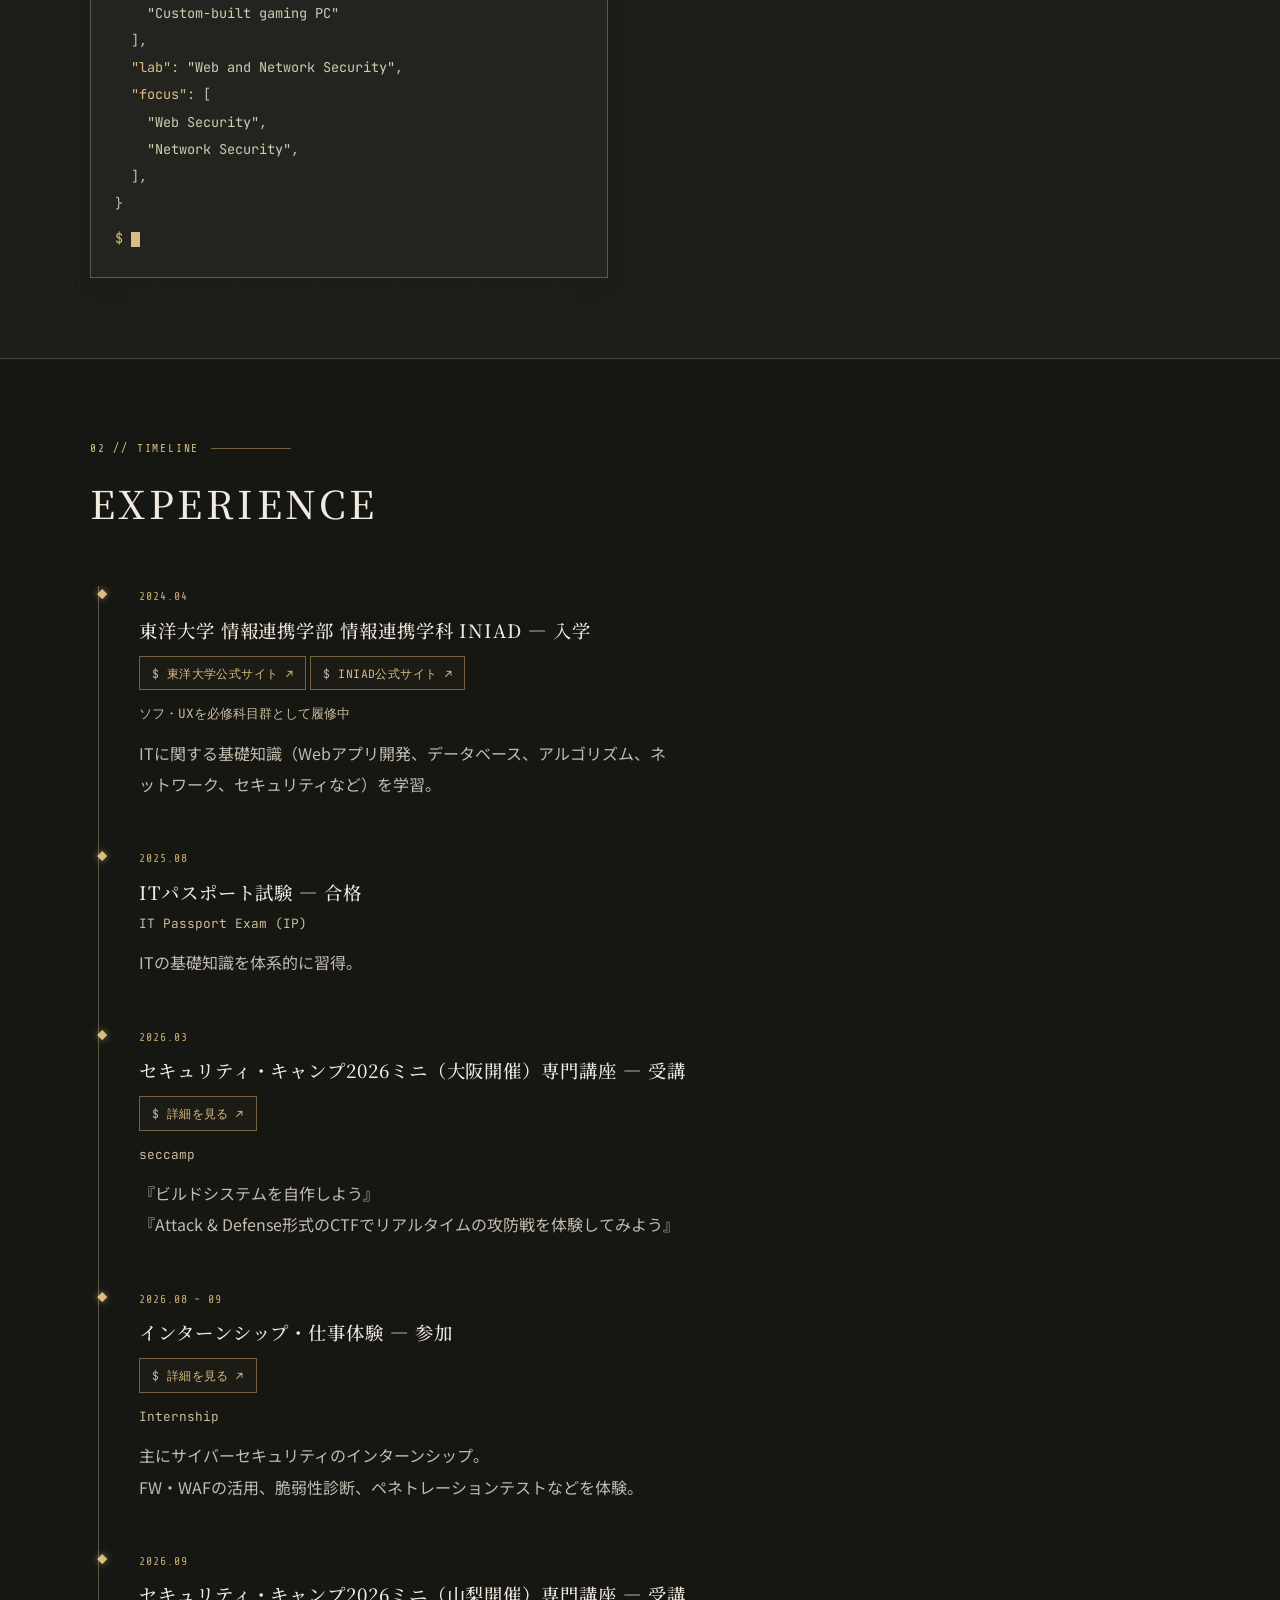
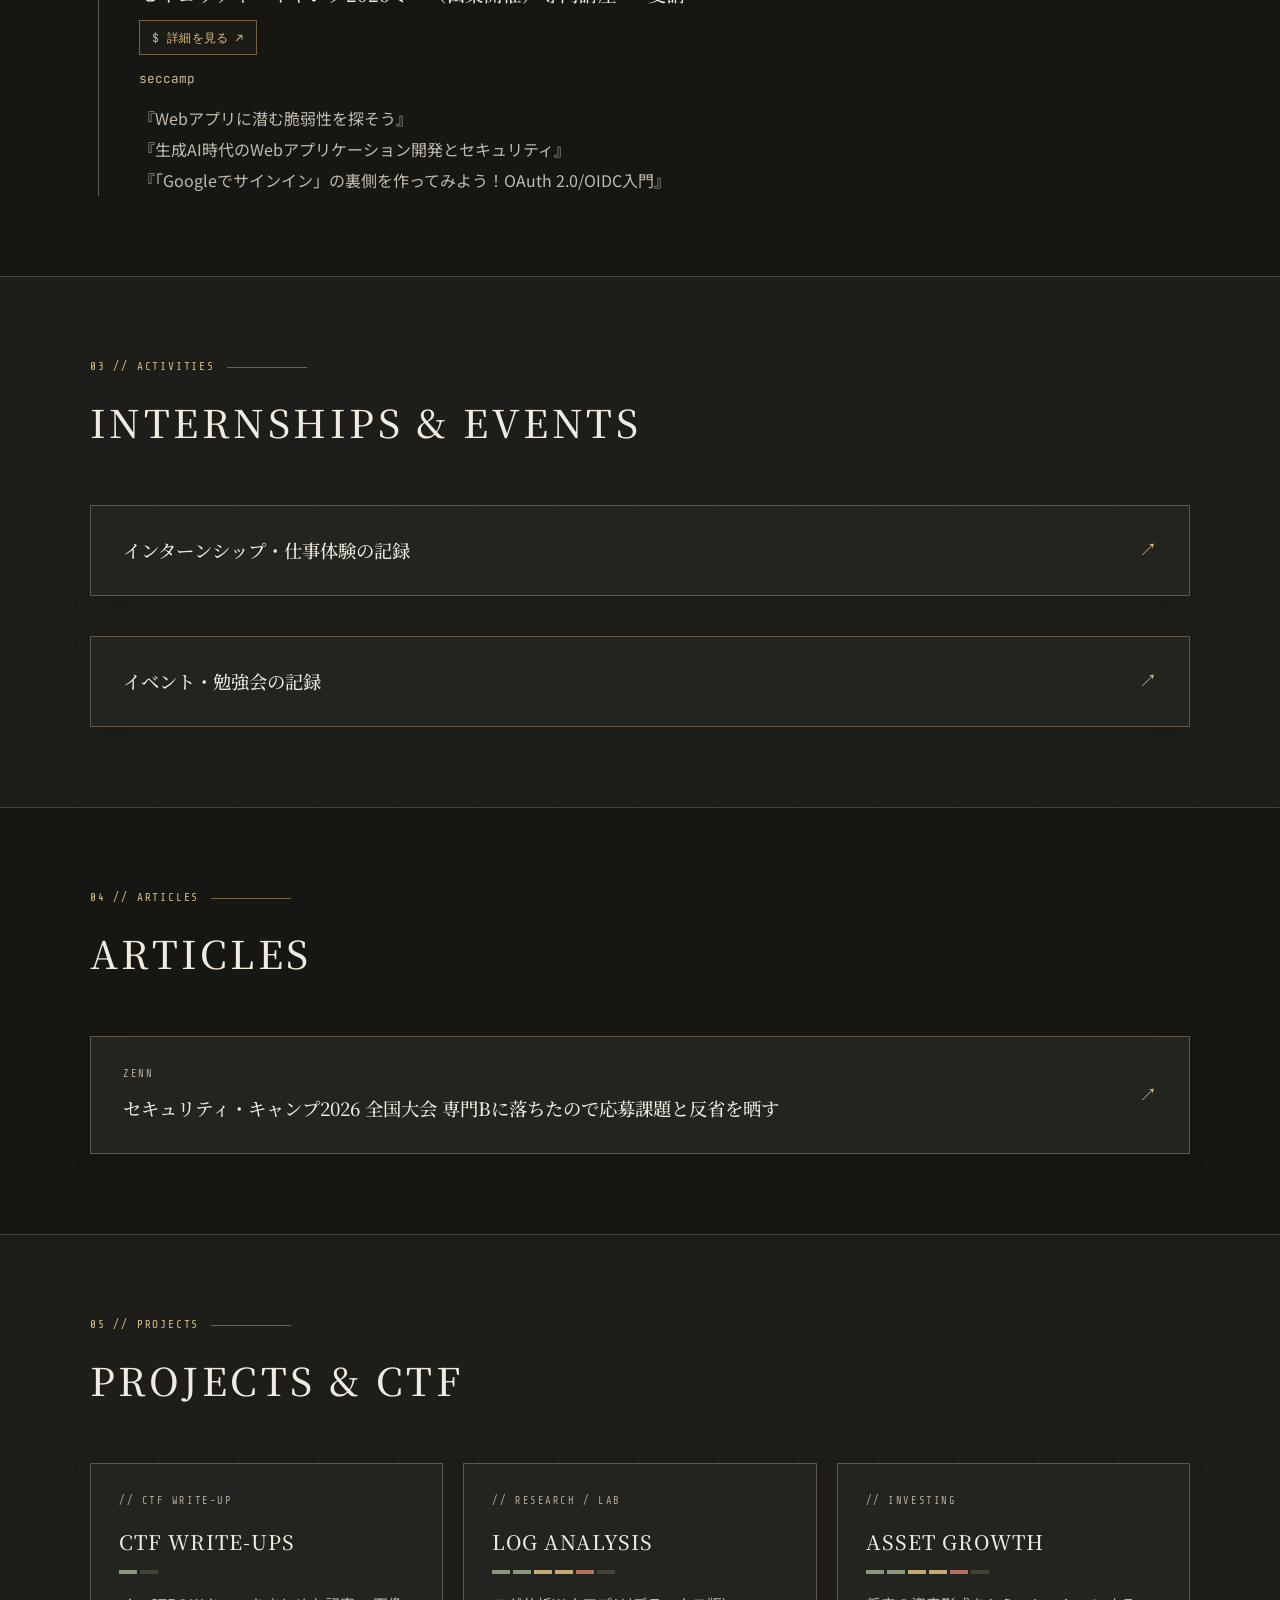
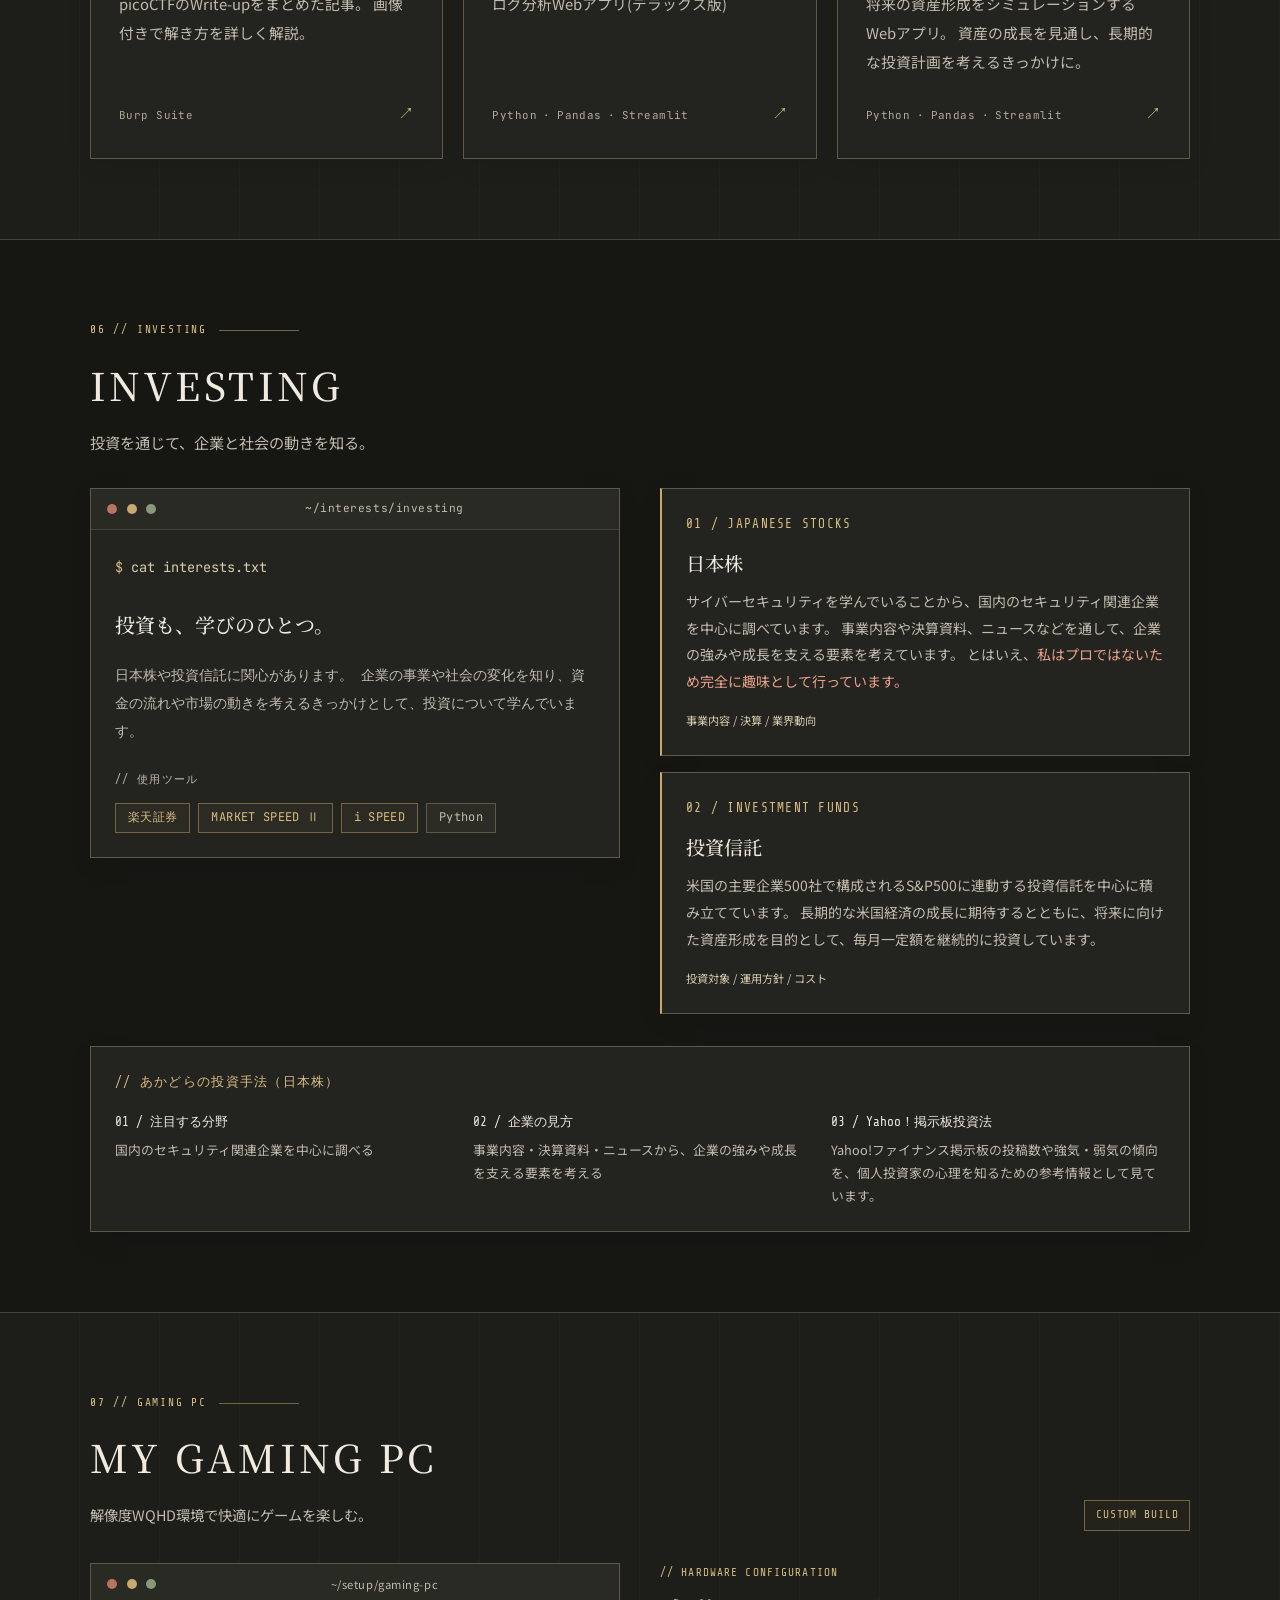
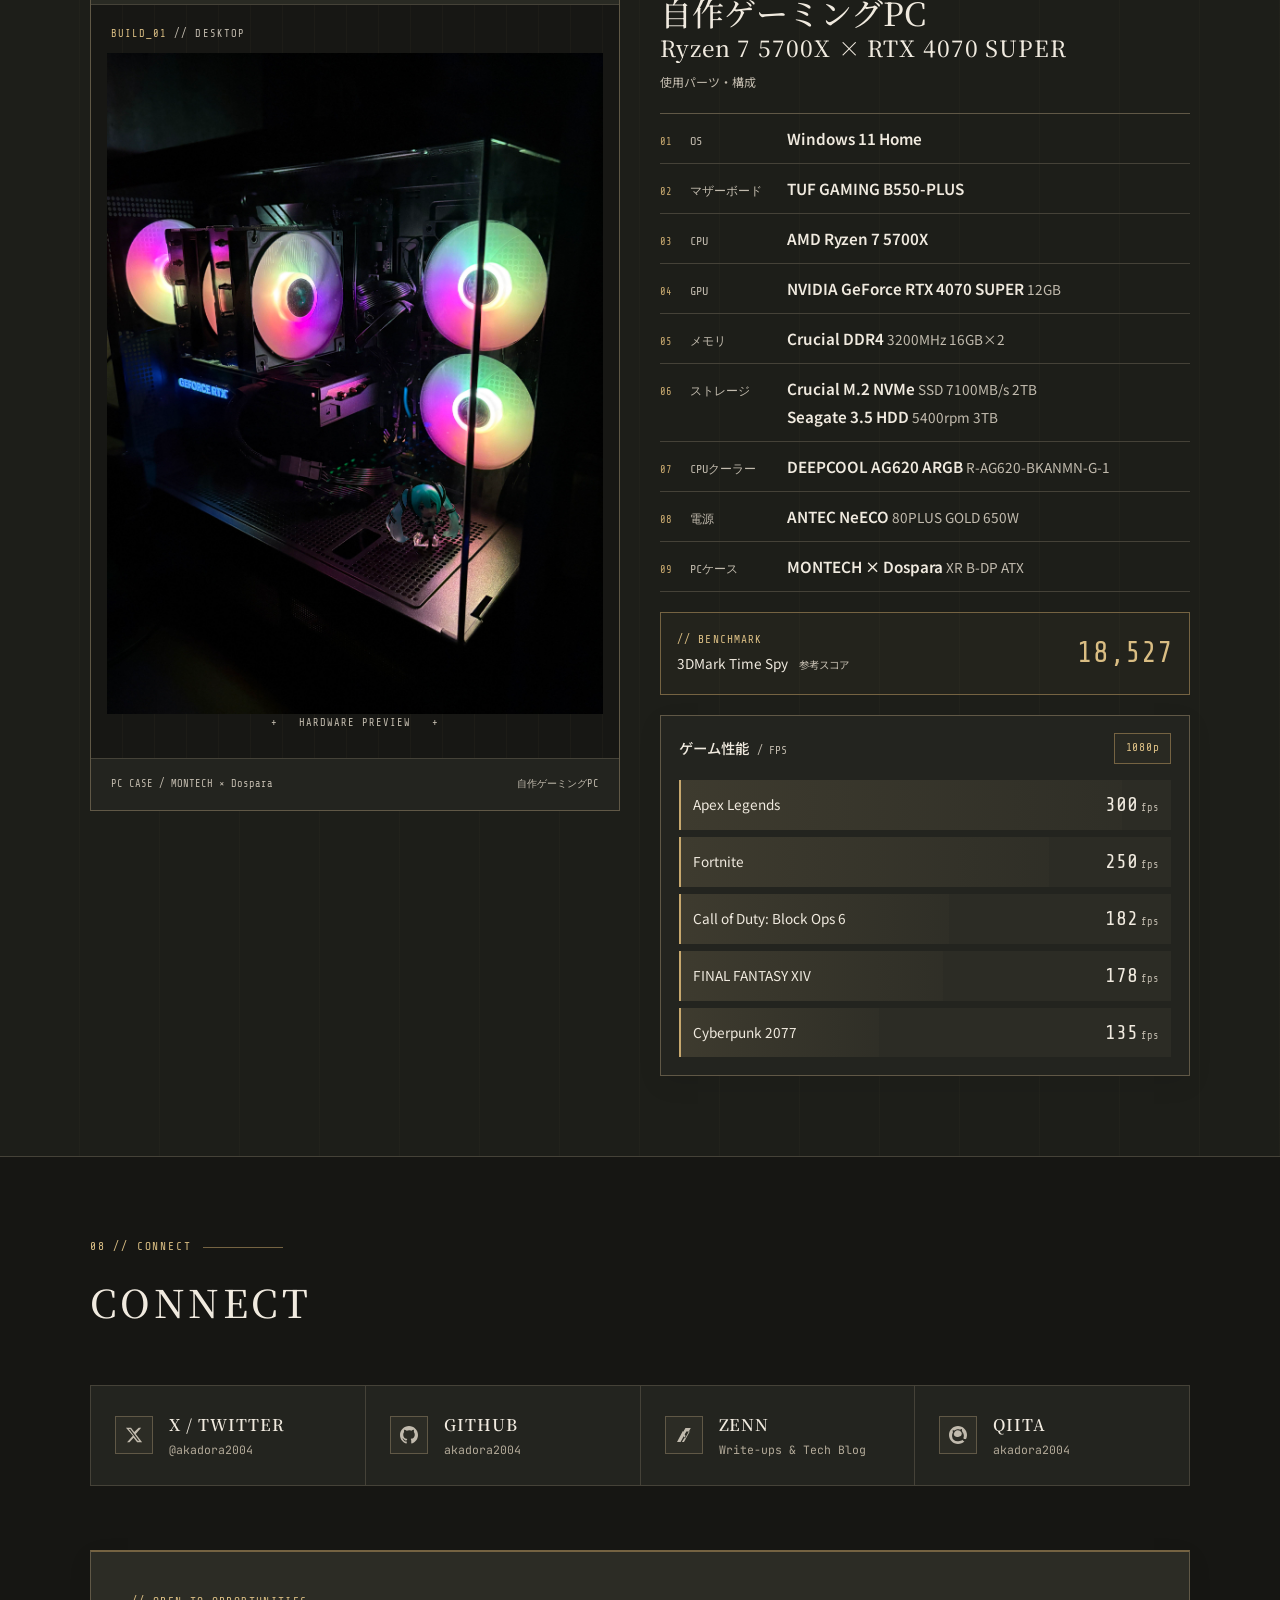
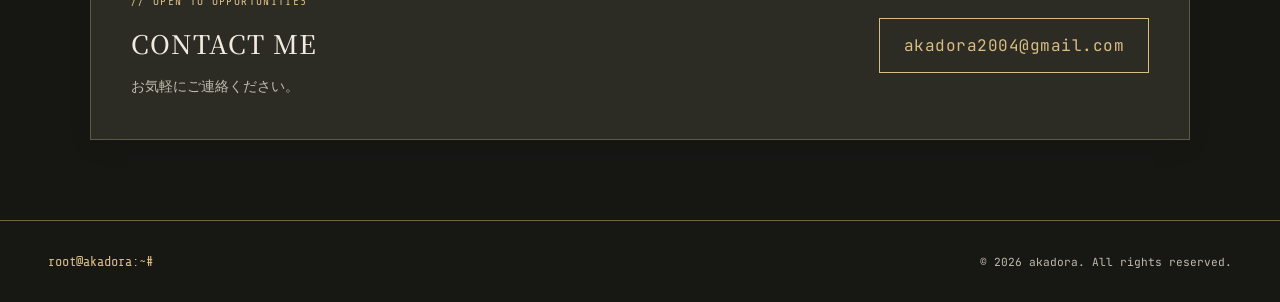
==== commit 729cc620: "資産形成シミュレータを追加しプロジェクトの表示順を更新" ====
--- a/index.html
+++ b/index.html
@@ -257,21 +257,20 @@
             <h2>Projects &amp; CTF</h2>
             <div class="projects-grid">
 
-            <a href="https://network-log-analyzer-light.streamlit.app/" target="_blank" class="proj-card">
-                <p class="proj-type">// Research / Lab</p>
-                <p class="proj-title">Log analysis</p>
+            <a href="ctf-writeups.html" class="proj-card">
+                <p class="proj-type">// CTF Write-up</p>
+                <p class="proj-title">CTF Write-ups</p>
                 <div class="diff-bar">
                 <div class="diff-pip on"></div>
-                <div class="diff-pip on"></div>
-                <div class="diff-pip med"></div>
                 <div class="diff-pip"></div>
                 </div>
                 <p class="proj-desc">
-                    ログ分析Webアプリ(簡易版)
+                    picoCTFのWrite-upをまとめた記事。
+                    画像付きで解き方を詳しく解説。
                 </p>
                 <div class="proj-footer">
                 <div class="proj-stack">
-                    <span>Python</span><span> · </span><span>Pandas</span><span> · </span><span>Streamlit</span>
+                    <span>Burp Suite</span>
                 </div>
                 <span class="proj-arrow">↗</span>
                 </div>
@@ -299,20 +298,24 @@
                 </div>
             </a>
 
-            <a href="ctf-writeups.html" class="proj-card">
-                <p class="proj-type">// CTF Write-up</p>
-                <p class="proj-title">CTF Write-ups</p>
+            <a href="https://asset-growth-simulator.streamlit.app/" target="_blank" class="proj-card">
+                <p class="proj-type">// Investing</p>
+                <p class="proj-title">Asset Growth</p>
                 <div class="diff-bar">
                 <div class="diff-pip on"></div>
+                <div class="diff-pip on"></div>
+                <div class="diff-pip med"></div>
+                <div class="diff-pip med"></div>
+                <div class="diff-pip hard"></div>
                 <div class="diff-pip"></div>
                 </div>
                 <p class="proj-desc">
-                    picoCTFのWrite-upをまとめた記事。
-                    画像付きで解き方を詳しく解説。
+                    将来の資産形成をシミュレーションするWebアプリ。
+                    資産の成長を見通し、長期的な投資計画を考えるきっかけに。
                 </p>
                 <div class="proj-footer">
                 <div class="proj-stack">
-                    <span>Burp Suite</span>
+                    <span>Python</span><span> · </span><span>Pandas</span><span> · </span><span>Streamlit</span>
                 </div>
                 <span class="proj-arrow">↗</span>
                 </div>
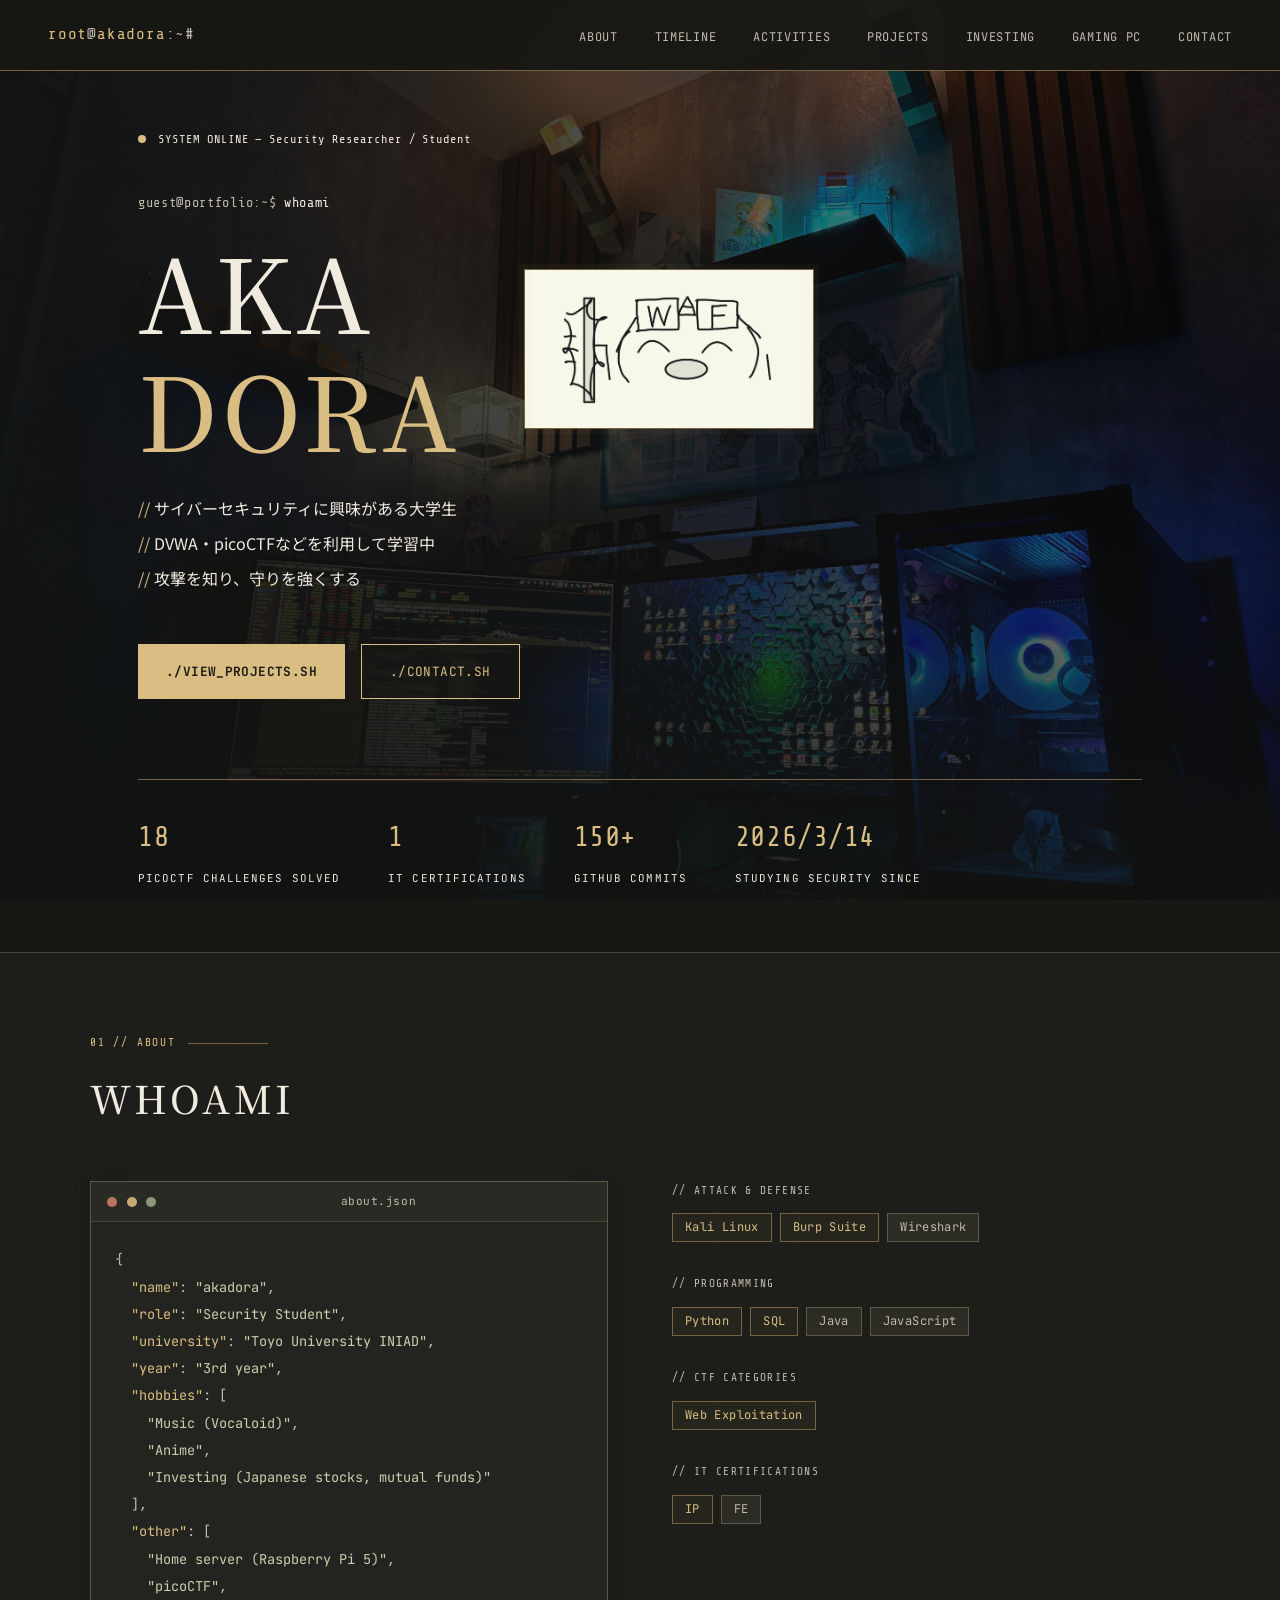
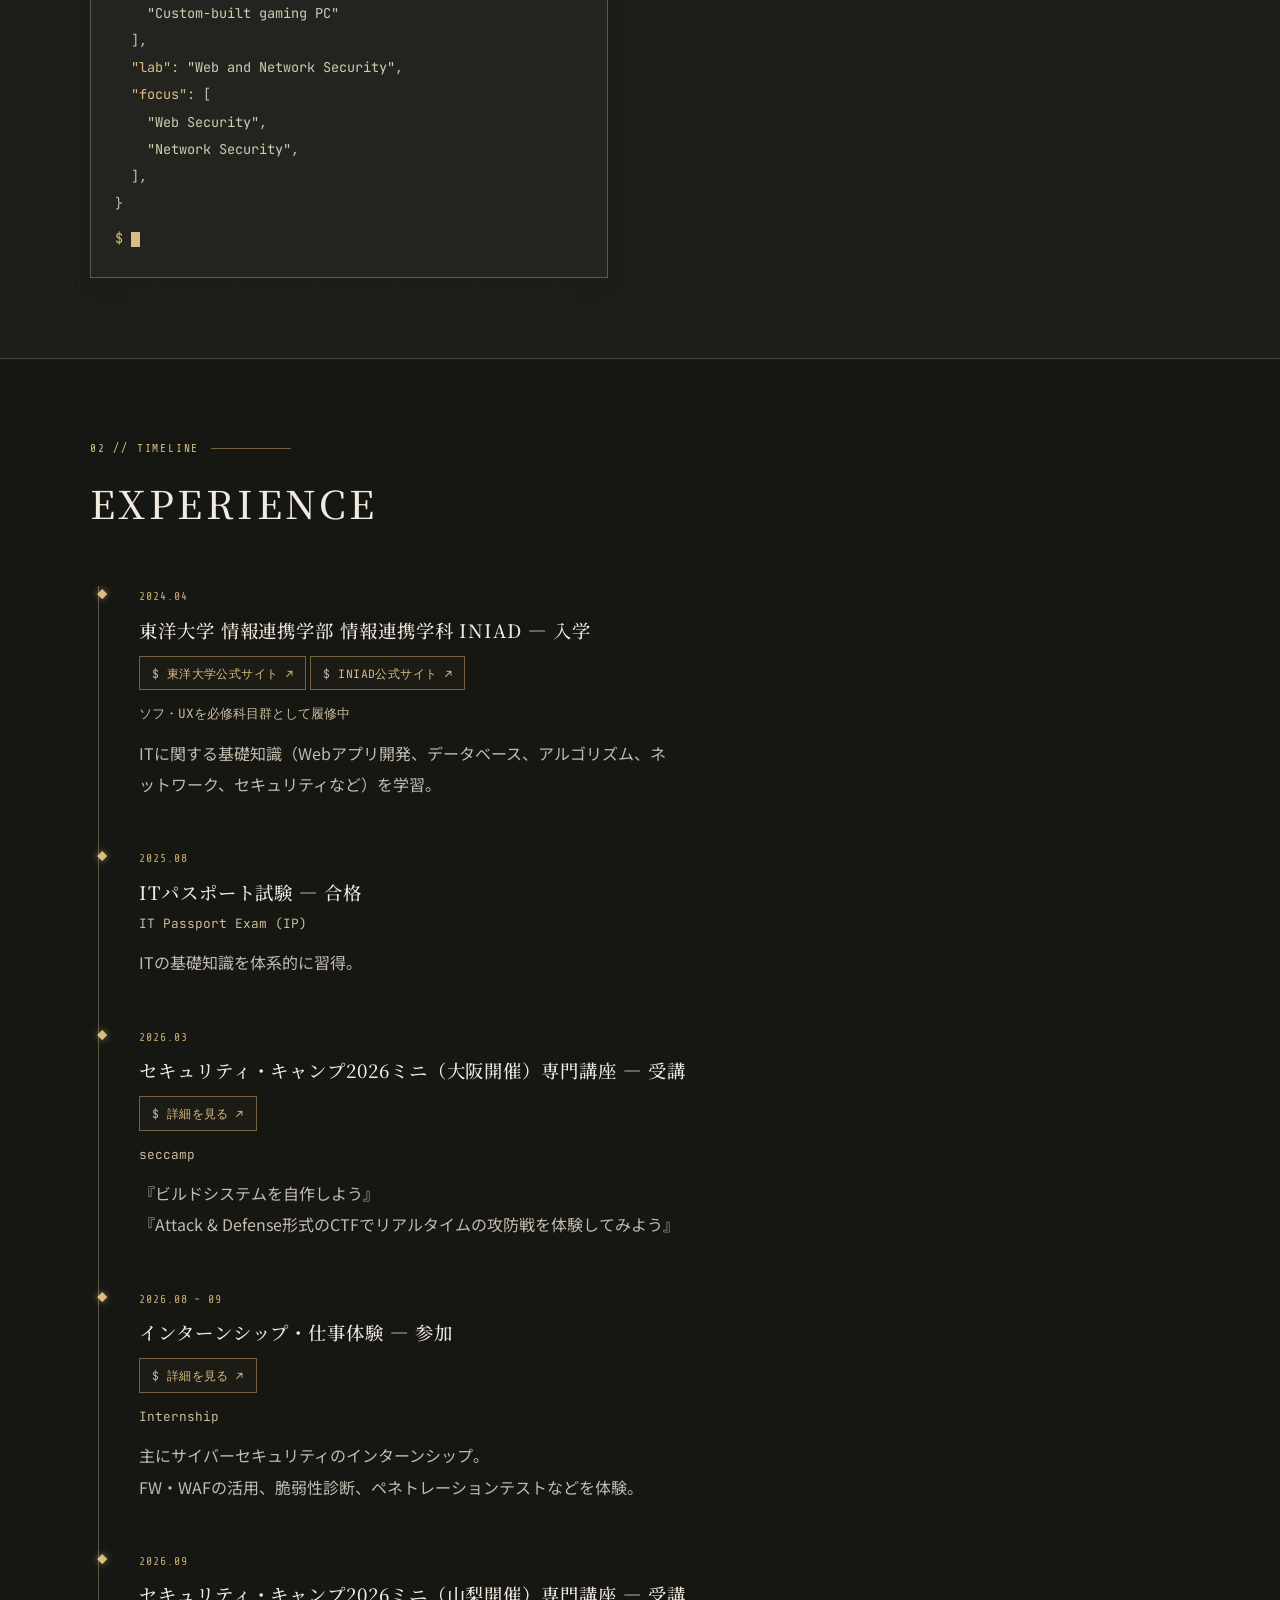
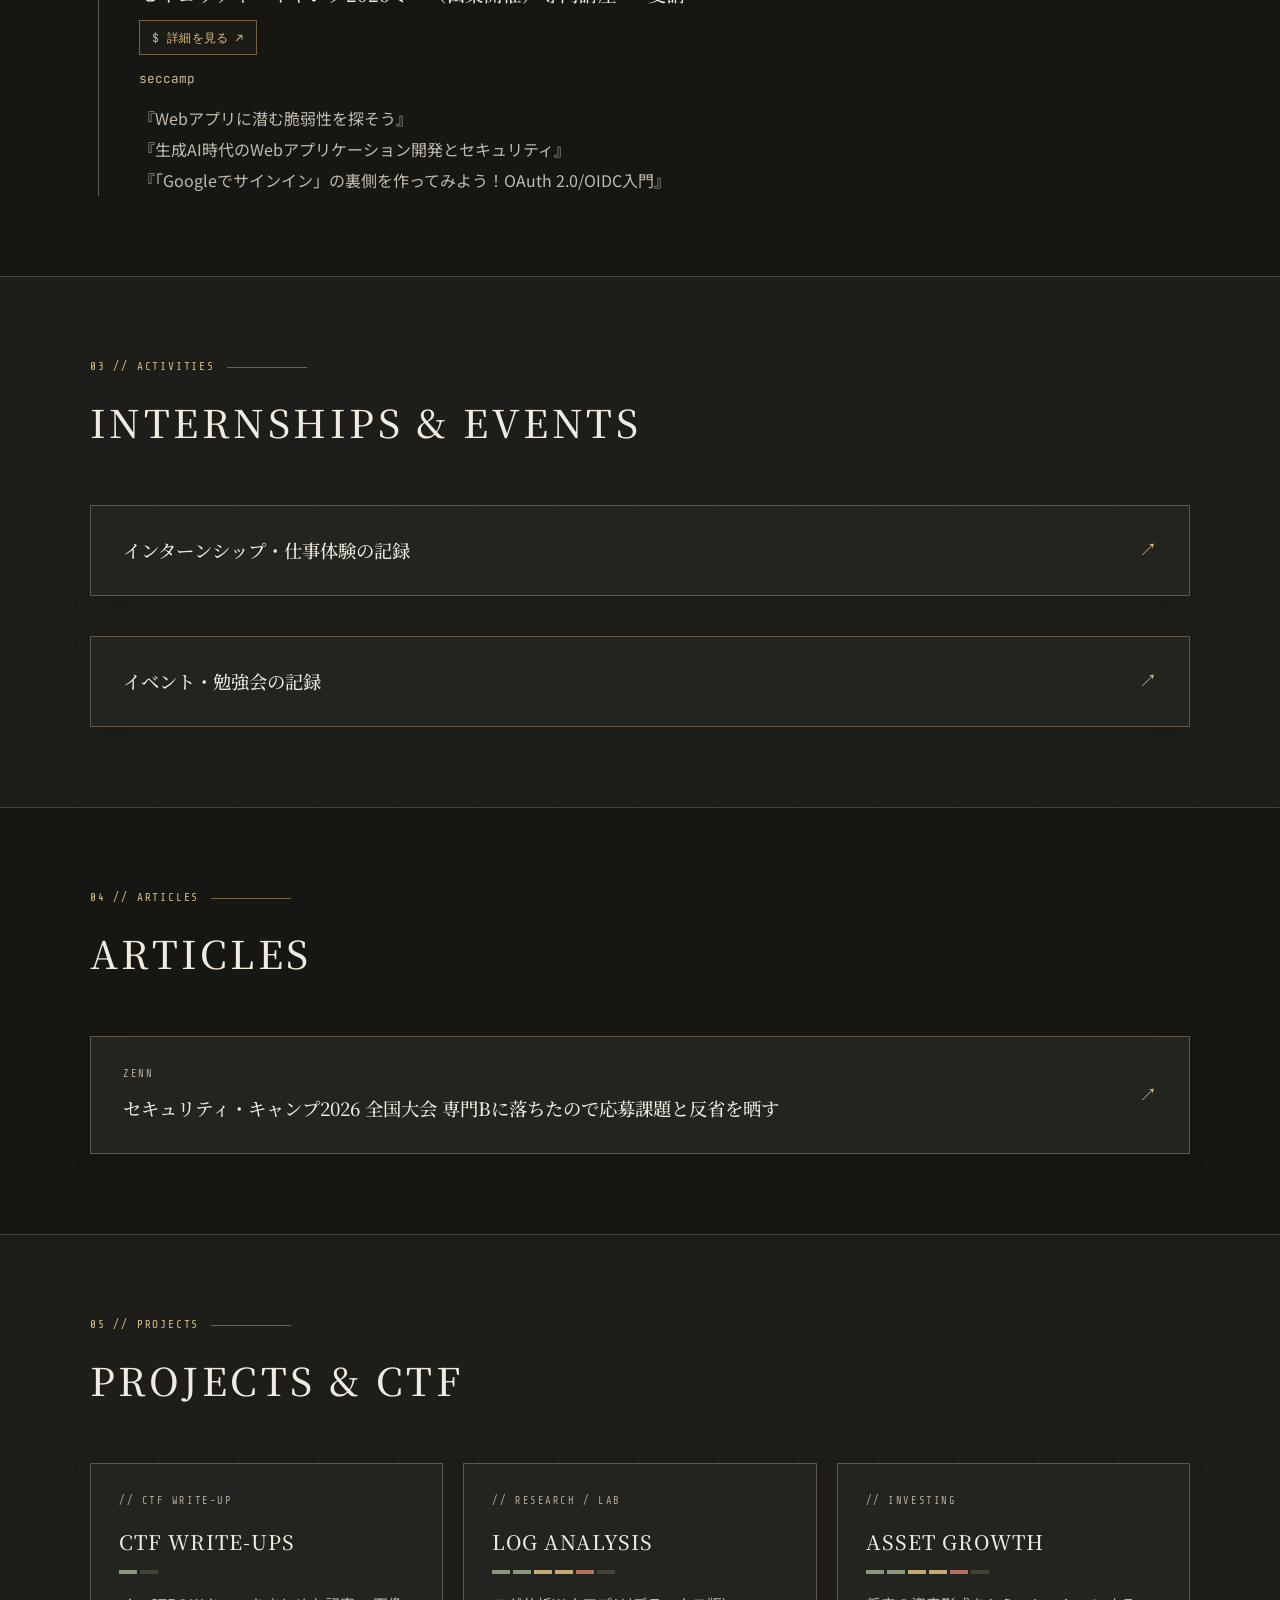
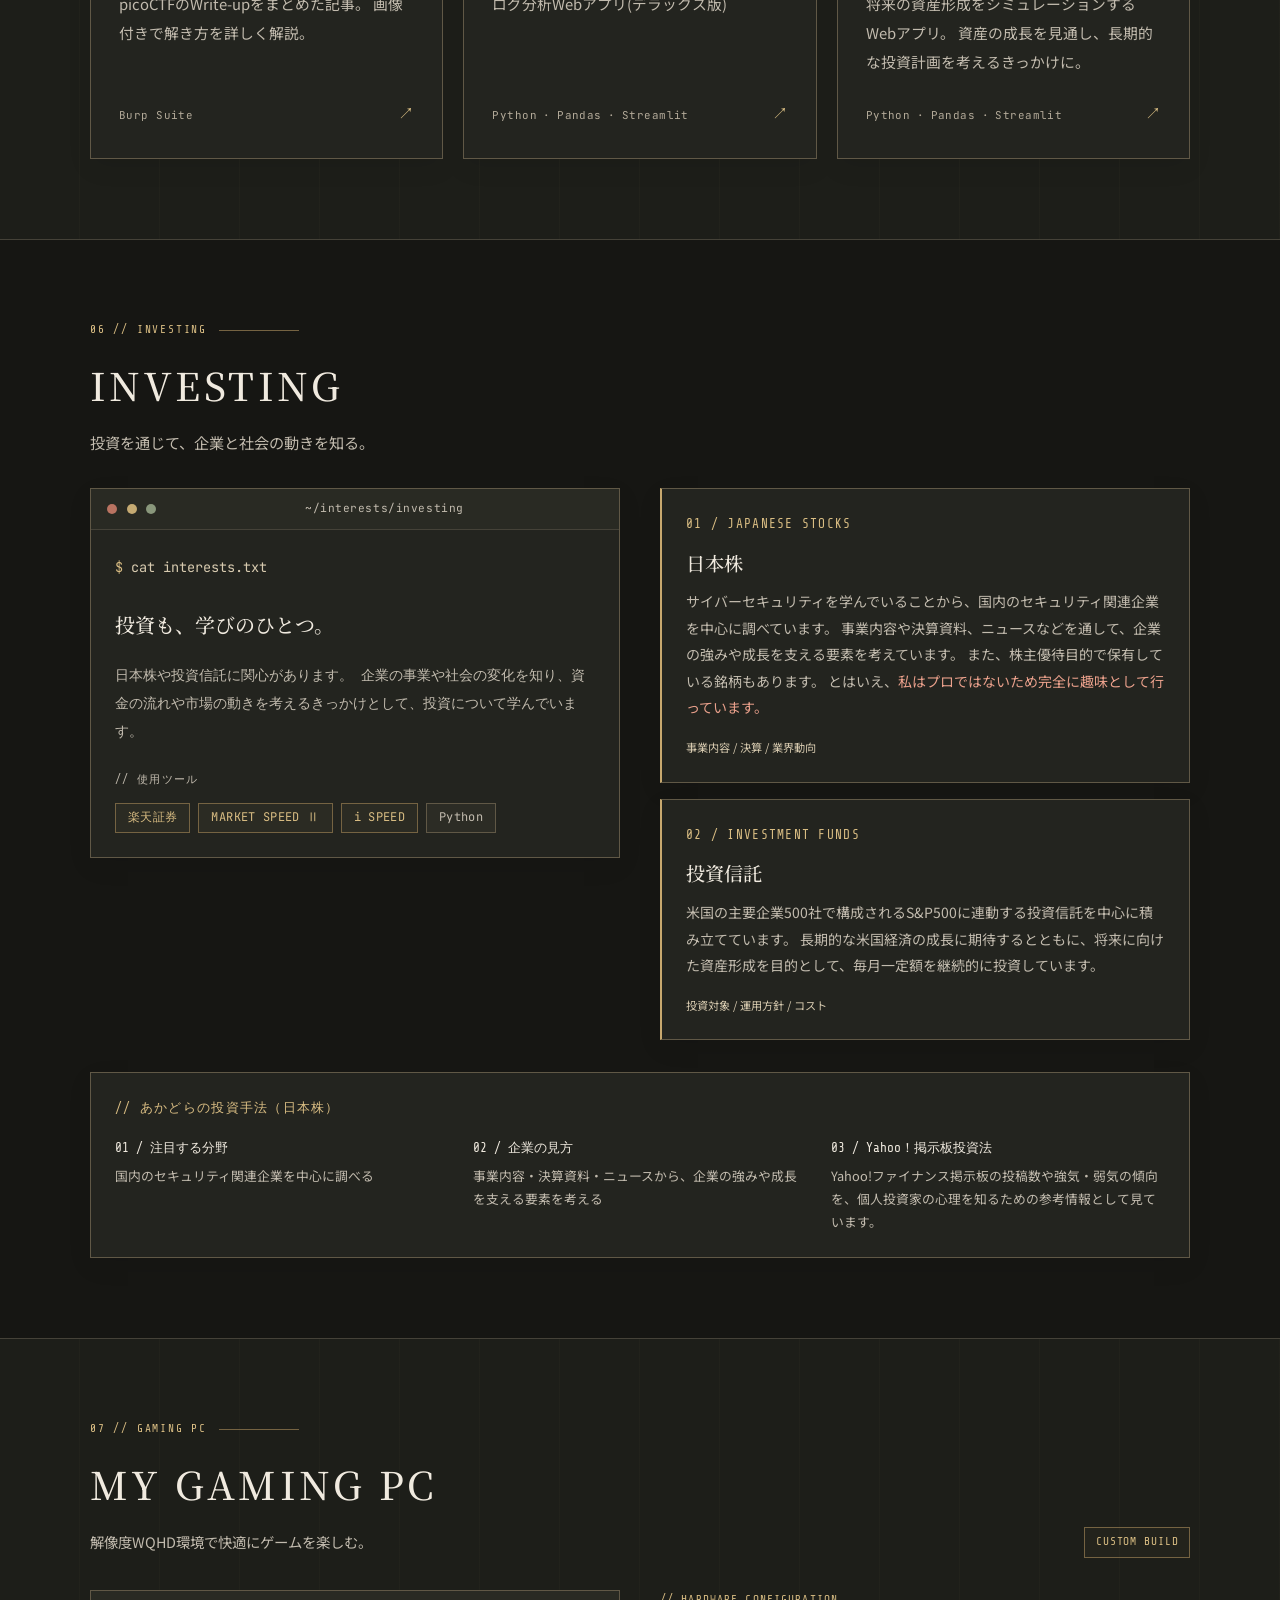
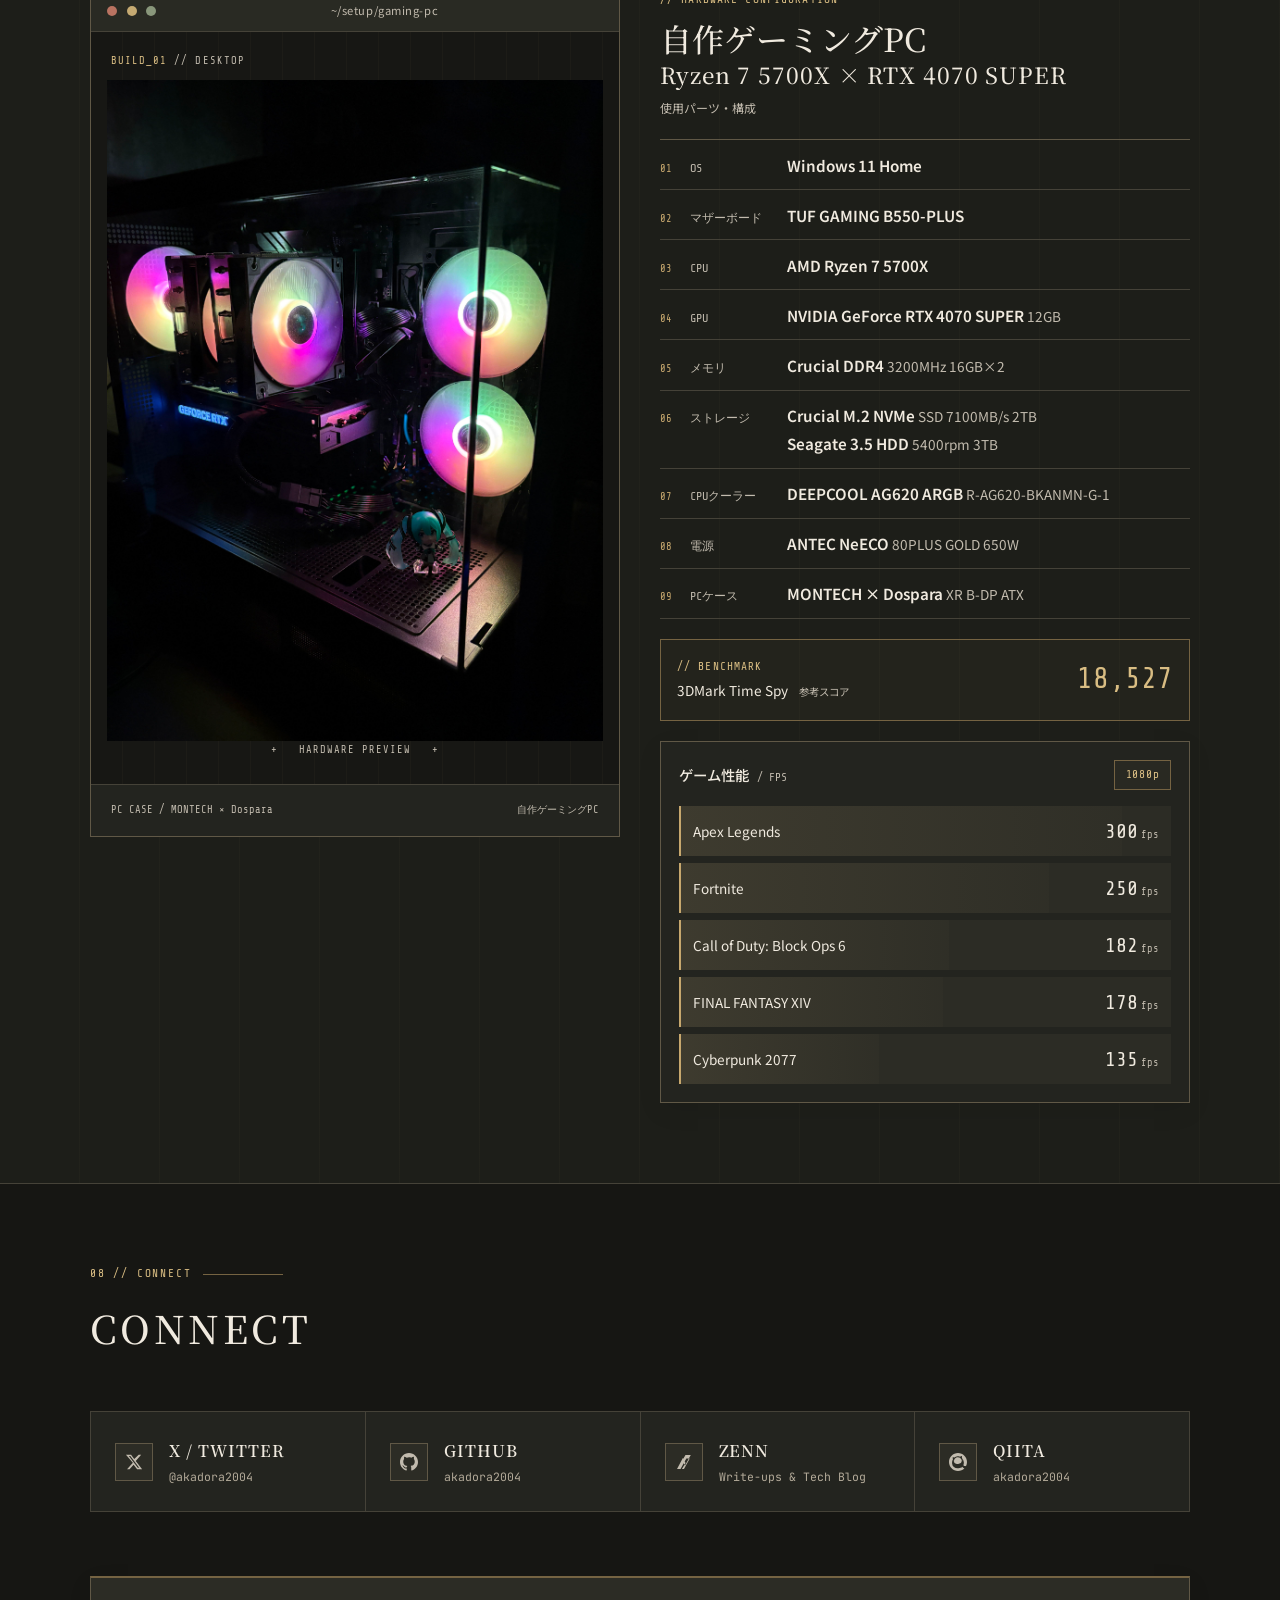
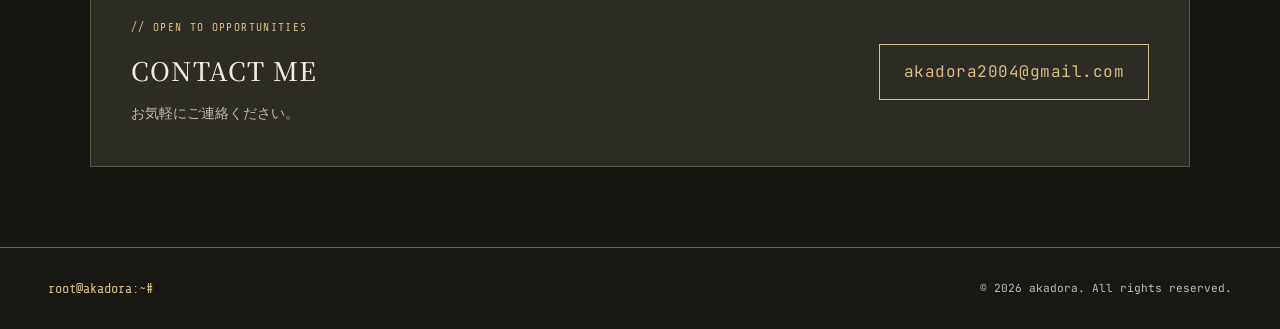
==== commit d2795026: "index(INVESTING)編集" ====
--- a/index.html
+++ b/index.html
@@ -364,6 +364,7 @@
                             <p>
                                 サイバーセキュリティを学んでいることから、国内のセキュリティ関連企業を中心に調べています。
                                 事業内容や決算資料、ニュースなどを通して、企業の強みや成長を支える要素を考えています。
+                                また、株主優待目的で保有している銘柄もあります。
                                 とはいえ、<span class="notice">私はプロではないため完全に趣味として行っています。</span>
                             </p>
                             <span class="investing-keywords">事業内容 / 決算 / 業界動向</span>
